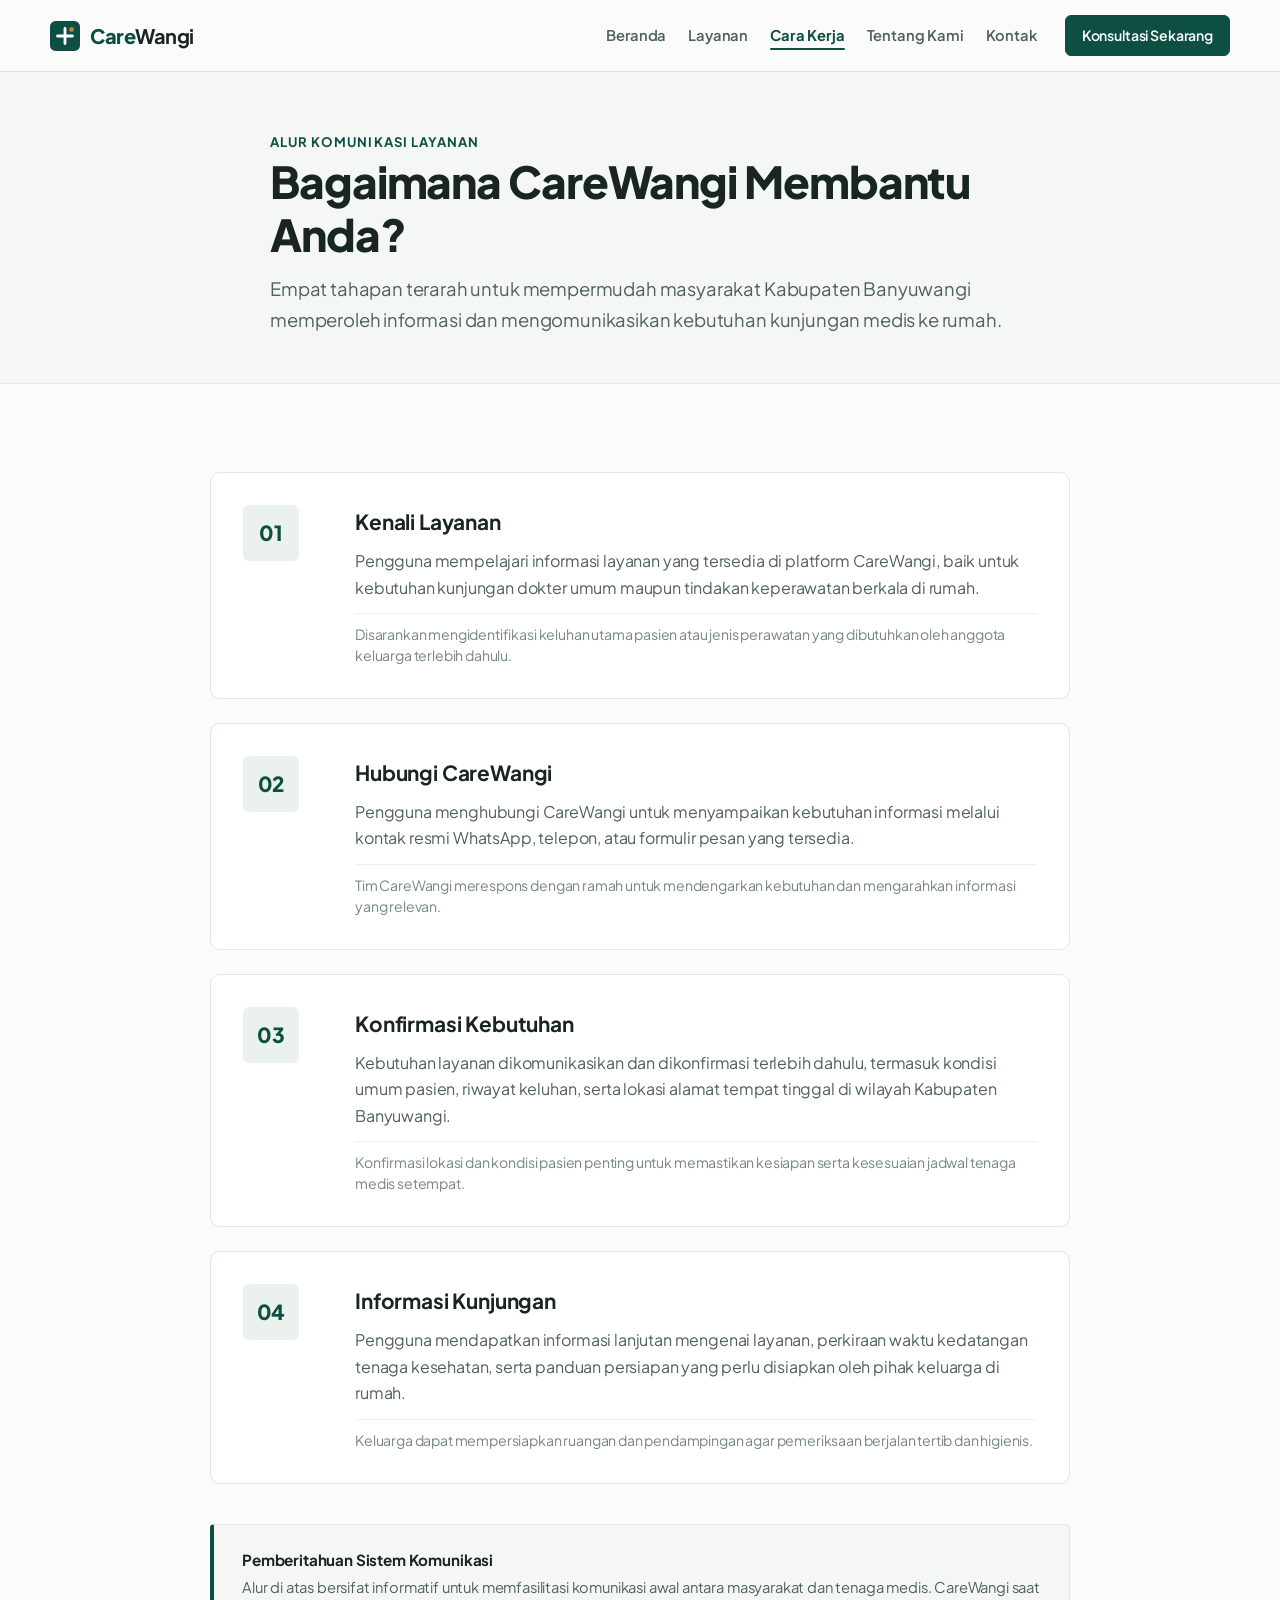
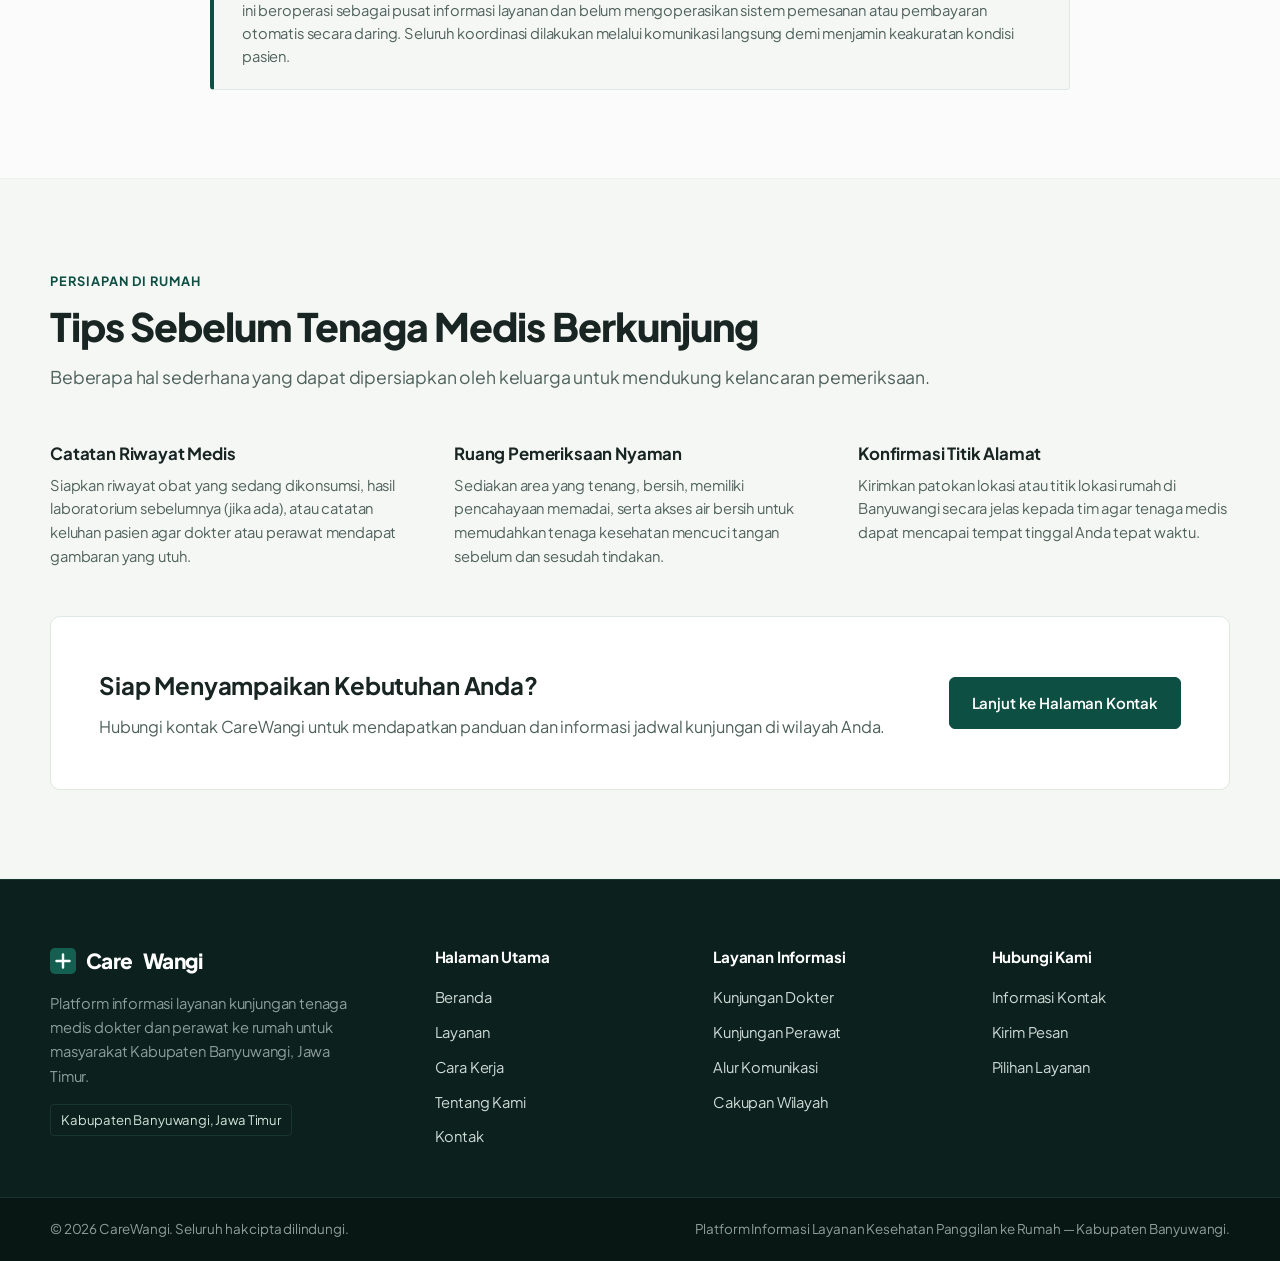
==== cara-kerja.html @ 4426d722 "pembaruan" ====
<!DOCTYPE html>
<html lang="id">
<head>
  <meta charset="UTF-8">
  <meta name="viewport" content="width=device-width, initial-scale=1.0">
  <title>Cara Kerja — CareWangi Banyuwangi</title>
  <meta name="description" content="Pelajari empat tahapan sederhana untuk memperoleh informasi dan mengomunikasikan kebutuhan kunjungan tenaga kesehatan ke rumah melalui CareWangi.">
  <meta name="theme-color" content="#0D5043">
  <link rel="icon" href="assets/icons/logo.svg" type="image/svg+xml">
  <link rel="preconnect" href="https://fonts.googleapis.com">
  <link rel="preconnect" href="https://fonts.gstatic.com" crossorigin>
  <link href="https://fonts.googleapis.com/css2?family=Plus+Jakarta+Sans:wght@400;500;600;700;800&display=swap" rel="stylesheet">
  <link rel="stylesheet" href="css/style.css">
</head>
<body data-page="cara-kerja">

  <!-- =========================================================================
       NAVBAR
       ========================================================================= -->
  <header class="site-header" id="nav">
    <div class="site-container nav-container">
      <a href="index.html" class="brand-logo" aria-label="CareWangi Beranda">
        <svg viewBox="0 0 32 32" width="30" height="30" fill="none" xmlns="http://www.w3.org/2000/svg" aria-hidden="true">
          <rect width="32" height="32" rx="6" fill="#0D5043"/>
          <path d="M16 8v16M8 16h16" stroke="#ffffff" stroke-width="3" stroke-linecap="round"/>
          <circle cx="23" cy="9" r="2.5" fill="#C9872E"/>
        </svg>
        <span class="brand-name">Care<span>Wangi</span></span>
      </a>

      <button class="menu-toggle" id="burger" aria-label="Buka navigasi menu" aria-expanded="false" aria-controls="menu">
        <span class="toggle-bar"></span>
        <span class="toggle-bar"></span>
        <span class="toggle-bar"></span>
      </button>

      <nav class="nav-menu" id="menu" aria-label="Navigasi Utama">
        <ul class="nav-links">
          <li><a href="index.html" class="nav-link">Beranda</a></li>
          <li><a href="layanan.html" class="nav-link">Layanan</a></li>
          <li><a href="cara-kerja.html" class="nav-link active">Cara Kerja</a></li>
          <li><a href="tentang-kami.html" class="nav-link">Tentang Kami</a></li>
          <li><a href="kontak.html" class="nav-link">Kontak</a></li>
        </ul>
        <div class="nav-cta">
          <a href="kontak.html" class="btn btn-primary btn-sm">Konsultasi Sekarang</a>
        </div>
      </nav>
    </div>
  </header>

  <div class="nav-backdrop" id="navBackdrop" aria-hidden="true"></div>

  <main>
    <!-- =========================================================================
         A. PAGE HEADER
         ========================================================================= -->
    <header class="page-header">
      <div class="site-container page-header-content">
        <span class="page-category">Alur Komunikasi Layanan</span>
        <h1 class="page-title">Bagaimana CareWangi Membantu Anda?</h1>
        <p class="page-desc">
          Empat tahapan terarah untuk mempermudah masyarakat Kabupaten Banyuwangi memperoleh informasi dan mengomunikasikan kebutuhan kunjungan medis ke rumah.
        </p>
      </div>
    </header>

    <!-- =========================================================================
         B. EMPAT TAHAPAN
         ========================================================================= -->
    <section class="section">
      <div class="site-container steps-container">
        <div class="steps-stack">
          <!-- Tahap 1 -->
          <article class="step-row">
            <div class="step-num-box">01</div>
            <div class="step-content">
              <h3>Kenali Layanan</h3>
              <p>
                Pengguna mempelajari informasi layanan yang tersedia di platform CareWangi, baik untuk kebutuhan kunjungan dokter umum maupun tindakan keperawatan berkala di rumah.
              </p>
              <div class="step-detail-hint">
                Disarankan mengidentifikasi keluhan utama pasien atau jenis perawatan yang dibutuhkan oleh anggota keluarga terlebih dahulu.
              </div>
            </div>
          </article>

          <!-- Tahap 2 -->
          <article class="step-row">
            <div class="step-num-box">02</div>
            <div class="step-content">
              <h3>Hubungi CareWangi</h3>
              <p>
                Pengguna menghubungi CareWangi untuk menyampaikan kebutuhan informasi melalui kontak resmi WhatsApp, telepon, atau formulir pesan yang tersedia.
              </p>
              <div class="step-detail-hint">
                Tim CareWangi merespons dengan ramah untuk mendengarkan kebutuhan dan mengarahkan informasi yang relevan.
              </div>
            </div>
          </article>

          <!-- Tahap 3 -->
          <article class="step-row">
            <div class="step-num-box">03</div>
            <div class="step-content">
              <h3>Konfirmasi Kebutuhan</h3>
              <p>
                Kebutuhan layanan dikomunikasikan dan dikonfirmasi terlebih dahulu, termasuk kondisi umum pasien, riwayat keluhan, serta lokasi alamat tempat tinggal di wilayah Kabupaten Banyuwangi.
              </p>
              <div class="step-detail-hint">
                Konfirmasi lokasi dan kondisi pasien penting untuk memastikan kesiapan serta kesesuaian jadwal tenaga medis setempat.
              </div>
            </div>
          </article>

          <!-- Tahap 4 -->
          <article class="step-row">
            <div class="step-num-box">04</div>
            <div class="step-content">
              <h3>Informasi Kunjungan</h3>
              <p>
                Pengguna mendapatkan informasi lanjutan mengenai layanan, perkiraan waktu kedatangan tenaga kesehatan, serta panduan persiapan yang perlu disiapkan oleh pihak keluarga di rumah.
              </p>
              <div class="step-detail-hint">
                Keluarga dapat mempersiapkan ruangan dan pendampingan agar pemeriksaan berjalan tertib dan higienis.
              </div>
            </div>
          </article>
        </div>

        <!-- C. Penjelasan Tambahan & Notifikasi Sistem -->
        <div class="steps-notice-card">
          <strong>Pemberitahuan Sistem Komunikasi</strong>
          <p>
            Alur di atas bersifat informatif untuk memfasilitasi komunikasi awal antara masyarakat dan tenaga medis. CareWangi saat ini beroperasi sebagai pusat informasi layanan dan belum mengoperasikan sistem pemesanan atau pembayaran otomatis secara daring. Seluruh koordinasi dilakukan melalui komunikasi langsung demi menjamin keakuratan kondisi pasien.
          </p>
        </div>
      </div>
    </section>

    <!-- =========================================================================
         C. PANDUAN PERSIAPAN KELUARGA & D. CTA
         ========================================================================= -->
    <section class="section section-soft">
      <div class="site-container">
        <div class="section-header">
          <span class="section-tag">Persiapan di Rumah</span>
          <h2 class="section-title">Tips Sebelum Tenaga Medis Berkunjung</h2>
          <p class="section-lead">
            Beberapa hal sederhana yang dapat dipersiapkan oleh keluarga untuk mendukung kelancaran pemeriksaan.
          </p>
        </div>

        <div class="guidelines-grid">
          <div class="guideline-item">
            <h4>Catatan Riwayat Medis</h4>
            <p>
              Siapkan riwayat obat yang sedang dikonsumsi, hasil laboratorium sebelumnya (jika ada), atau catatan keluhan pasien agar dokter atau perawat mendapat gambaran yang utuh.
            </p>
          </div>

          <div class="guideline-item">
            <h4>Ruang Pemeriksaan Nyaman</h4>
            <p>
              Sediakan area yang tenang, bersih, memiliki pencahayaan memadai, serta akses air bersih untuk memudahkan tenaga kesehatan mencuci tangan sebelum dan sesudah tindakan.
            </p>
          </div>

          <div class="guideline-item">
            <h4>Konfirmasi Titik Alamat</h4>
            <p>
              Kirimkan patokan lokasi atau titik lokasi rumah di Banyuwangi secara jelas kepada tim agar tenaga medis dapat mencapai tempat tinggal Anda tepat waktu.
            </p>
          </div>
        </div>

        <!-- CTA Penutup -->
        <div class="home-banner-cta" style="margin-top: 48px;">
          <div class="home-banner-text">
            <h3>Siap Menyampaikan Kebutuhan Anda?</h3>
            <p>Hubungi kontak CareWangi untuk mendapatkan panduan dan informasi jadwal kunjungan di wilayah Anda.</p>
          </div>
          <div>
            <a href="kontak.html" class="btn btn-primary">Lanjut ke Halaman Kontak</a>
          </div>
        </div>
      </div>
    </section>
  </main>

  <!-- =========================================================================
       FOOTER
       ========================================================================= -->
  <footer class="site-footer">
    <div class="site-container footer-grid">
      <div>
        <a href="index.html" class="footer-logo">
          <svg viewBox="0 0 32 32" width="26" height="26" fill="none" xmlns="http://www.w3.org/2000/svg" aria-hidden="true">
            <rect width="32" height="32" rx="6" fill="#146050"/>
            <path d="M16 8v16M8 16h16" stroke="#ffffff" stroke-width="3" stroke-linecap="round"/>
          </svg>
          Care<span>Wangi</span>
        </a>
        <p class="footer-desc">
          Platform informasi layanan kunjungan tenaga medis dokter dan perawat ke rumah untuk masyarakat Kabupaten Banyuwangi, Jawa Timur.
        </p>
        <span class="footer-region">Kabupaten Banyuwangi, Jawa Timur</span>
      </div>

      <div>
        <h4 class="footer-heading">Halaman Utama</h4>
        <ul class="footer-links">
          <li><a href="index.html">Beranda</a></li>
          <li><a href="layanan.html">Layanan</a></li>
          <li><a href="cara-kerja.html">Cara Kerja</a></li>
          <li><a href="tentang-kami.html">Tentang Kami</a></li>
          <li><a href="kontak.html">Kontak</a></li>
        </ul>
      </div>

      <div>
        <h4 class="footer-heading">Layanan Informasi</h4>
        <ul class="footer-links">
          <li><a href="layanan.html#dokter">Kunjungan Dokter</a></li>
          <li><a href="layanan.html#perawat">Kunjungan Perawat</a></li>
          <li><a href="cara-kerja.html">Alur Komunikasi</a></li>
          <li><a href="tentang-kami.html#wilayah">Cakupan Wilayah</a></li>
        </ul>
      </div>

      <div>
        <h4 class="footer-heading">Hubungi Kami</h4>
        <ul class="footer-links">
          <li><a href="kontak.html">Informasi Kontak</a></li>
          <li><a href="kontak.html#form">Kirim Pesan</a></li>
          <li><a href="layanan.html">Pilihan Layanan</a></li>
        </ul>
      </div>
    </div>

    <div class="footer-bottom">
      <div class="site-container footer-bottom-inner">
        <p>© 2026 CareWangi. Seluruh hak cipta dilindungi.</p>
        <p>Platform Informasi Layanan Kesehatan Panggilan ke Rumah — Kabupaten Banyuwangi.</p>
      </div>
    </div>
  </footer>

  <script src="js/script.js"></script>
</body>
</html>
---- css/style.css ----
/* ==========================================================================
   CareWangi — Multi-Page Healthcare Website Stylesheet
   Clean • Minimal • Elegant • Professional • Natural
   ========================================================================== */

/* --------------------------------------------------------------------------
   1. DESIGN TOKENS
   -------------------------------------------------------------------------- */
:root {
  /* Brand Primary: Deep Medical Teal */
  --color-primary: #0D5043;
  --color-primary-hover: #093C32;
  --color-primary-subtle: #EBF2EE;
  --color-primary-tint: rgba(13, 80, 67, 0.06);

  /* Supporting Sage & Warm Neutral */
  --color-sage: #D2E2D9;
  --color-sage-light: #F4F7F5;
  --color-border: #E0E8E3;
  --color-border-subtle: #EDF2EF;

  /* Accent: Warm Amber (used with strict restraint) */
  --color-accent: #C9872E;
  --color-accent-subtle: #FDF8F0;

  /* Backgrounds: Warm White / Crisp Natural */
  --color-bg-body: #FAFBFA;
  --color-bg-surface: #FFFFFF;
  --color-bg-soft: #F5F7F5;
  --color-bg-alt: #EFF4F1;

  /* Typography: Dark Charcoal */
  --color-text-main: #182522;
  --color-text-muted: #4F615C;
  --color-text-light: #768782;
  --color-text-white: #FFFFFF;

  /* Footer */
  --color-footer-bg: #0C211D;
  --color-footer-border: #18352F;
  --color-footer-text: #D0DBD7;
  --color-footer-muted: #8E9E9A;

  /* Layout & Spacing */
  --container-max: 1180px;
  --nav-height: 72px;

  /* Radii: Clean and disciplined (not overly rounded) */
  --radius-xs: 4px;
  --radius-sm: 6px;
  --radius-md: 10px;
  --radius-lg: 14px;
  --radius-full: 999px;

  /* Shadows: Subtle and natural */
  --shadow-subtle: 0 1px 3px rgba(13, 80, 67, 0.04);
  --shadow-sm: 0 4px 12px rgba(13, 80, 67, 0.05);
  --shadow-md: 0 10px 24px -4px rgba(13, 80, 67, 0.07);

  /* Transitions */
  --transition-fast: 0.16s ease;
  --transition-base: 0.24s ease;
}

/* --------------------------------------------------------------------------
   2. RESET & BASE
   -------------------------------------------------------------------------- */
*, *::before, *::after {
  box-sizing: border-box;
  margin: 0;
  padding: 0;
}

html {
  font-size: 16px;
  scroll-behavior: smooth;
  scroll-padding-top: calc(var(--nav-height) + 16px);
  -webkit-text-size-adjust: 100%;
}

body {
  font-family: 'Plus Jakarta Sans', -apple-system, BlinkMacSystemFont, 'Segoe UI', Roboto, sans-serif;
  color: var(--color-text-main);
  background-color: var(--color-bg-body);
  line-height: 1.68;
  letter-spacing: -0.01em;
  overflow-x: hidden;
  -webkit-font-smoothing: antialiased;
}

img, svg {
  display: block;
  max-width: 100%;
}

a {
  color: inherit;
  text-decoration: none;
  transition: color var(--transition-fast), border-color var(--transition-fast);
}

ul, ol {
  list-style: none;
}

button, input, textarea, select {
  font-family: inherit;
  font-size: inherit;
  color: inherit;
}

:focus-visible {
  outline: 2px solid var(--color-primary);
  outline-offset: 2px;
}

/* --------------------------------------------------------------------------
   3. TYPOGRAPHY & REUSABLE LAYOUT
   -------------------------------------------------------------------------- */
.site-container {
  width: min(var(--container-max), 100% - 48px);
  margin-inline: auto;
}

.site-narrow {
  max-width: 820px;
}

.section {
  padding: 88px 0;
}

.section-soft {
  background-color: var(--color-bg-soft);
  border-top: 1px solid var(--color-border-subtle);
  border-bottom: 1px solid var(--color-border-subtle);
}

.section-header {
  margin-bottom: 48px;
}

.section-header.text-center {
  text-align: center;
  max-width: 640px;
  margin-inline: auto;
}

.section-tag {
  display: inline-block;
  font-size: 0.8rem;
  font-weight: 700;
  text-transform: uppercase;
  letter-spacing: 0.08em;
  color: var(--color-primary);
  margin-bottom: 10px;
}

.section-title {
  font-size: clamp(1.85rem, 3.2vw, 2.45rem);
  font-weight: 800;
  line-height: 1.22;
  letter-spacing: -0.025em;
  color: var(--color-text-main);
  margin-bottom: 12px;
}

.section-lead {
  font-size: 1.1rem;
  line-height: 1.65;
  color: var(--color-text-muted);
}

/* Common Buttons */
.btn {
  display: inline-flex;
  align-items: center;
  justify-content: center;
  gap: 8px;
  padding: 12px 22px;
  border-radius: var(--radius-sm);
  font-size: 0.94rem;
  font-weight: 600;
  letter-spacing: -0.01em;
  border: 1px solid transparent;
  cursor: pointer;
  transition: all var(--transition-fast);
  white-space: nowrap;
}

.btn-primary {
  background-color: var(--color-primary);
  color: #FFFFFF;
  border-color: var(--color-primary);
}

.btn-primary:hover {
  background-color: var(--color-primary-hover);
  border-color: var(--color-primary-hover);
  color: #FFFFFF;
}

.btn-outline {
  background-color: transparent;
  color: var(--color-primary);
  border-color: var(--color-primary);
}

.btn-outline:hover {
  background-color: var(--color-primary-subtle);
}

.btn-sm {
  padding: 8px 16px;
  font-size: 0.88rem;
}

.btn-lg {
  padding: 14px 28px;
  font-size: 1.02rem;
}

/* Text Links with Underline */
.text-link {
  display: inline-flex;
  align-items: center;
  gap: 6px;
  color: var(--color-primary);
  font-weight: 600;
  font-size: 0.94rem;
  border-bottom: 1.5px solid transparent;
}

.text-link:hover {
  border-bottom-color: var(--color-primary);
}

.text-link svg {
  transition: transform var(--transition-fast);
}

.text-link:hover svg {
  transform: translateX(3px);
}

/* --------------------------------------------------------------------------
   4. PAGE HEADER (FOR INNER SUBPAGES)
   -------------------------------------------------------------------------- */
.page-header {
  padding: 56px 0 48px;
  background-color: var(--color-bg-soft);
  border-bottom: 1px solid var(--color-border);
}

.page-header-content {
  max-width: 740px;
}

.page-category {
  font-size: 0.82rem;
  font-weight: 700;
  text-transform: uppercase;
  letter-spacing: 0.08em;
  color: var(--color-primary);
  margin-bottom: 12px;
}

.page-title {
  font-size: clamp(2rem, 3.6vw, 2.75rem);
  font-weight: 800;
  line-height: 1.2;
  letter-spacing: -0.025em;
  color: var(--color-text-main);
  margin-bottom: 14px;
}

.page-desc {
  font-size: 1.15rem;
  line-height: 1.65;
  color: var(--color-text-muted);
}

/* --------------------------------------------------------------------------
   5. NAVBAR
   -------------------------------------------------------------------------- */
.site-header {
  position: sticky;
  top: 0;
  z-index: 100;
  height: var(--nav-height);
  background-color: rgba(250, 251, 250, 0.96);
  backdrop-filter: blur(10px);
  -webkit-backdrop-filter: blur(10px);
  border-bottom: 1px solid var(--color-border);
  transition: background-color var(--transition-fast), box-shadow var(--transition-fast);
}

.site-header.scrolled {
  background-color: #FFFFFF;
  box-shadow: 0 2px 10px rgba(13, 80, 67, 0.05);
}

.nav-container {
  display: flex;
  align-items: center;
  justify-content: space-between;
  height: 100%;
}

.brand-logo {
  display: flex;
  align-items: center;
  gap: 10px;
  font-size: 1.25rem;
  font-weight: 800;
  letter-spacing: -0.025em;
  color: var(--color-primary);
  flex-shrink: 0;
}

.brand-name {
  color: var(--color-primary);
}

.brand-name span {
  color: var(--color-text-main);
  font-weight: 700;
}

.nav-menu {
  display: flex;
  align-items: center;
  gap: 28px;
}

.nav-links {
  display: flex;
  align-items: center;
  gap: 22px;
}

.nav-link {
  font-size: 0.92rem;
  font-weight: 600;
  color: var(--color-text-muted);
  padding: 6px 0;
  position: relative;
  transition: color var(--transition-fast);
}

.nav-link:hover {
  color: var(--color-primary);
}

.nav-link.active {
  color: var(--color-primary);
  font-weight: 700;
}

.nav-link.active::after {
  content: "";
  position: absolute;
  bottom: 0;
  left: 0;
  right: 0;
  height: 2px;
  background-color: var(--color-primary);
  border-radius: var(--radius-full);
}

.nav-cta {
  display: flex;
  align-items: center;
}

/* Mobile Toggle */
.menu-toggle {
  display: none;
  background: none;
  border: 1px solid var(--color-border);
  border-radius: var(--radius-xs);
  width: 40px;
  height: 40px;
  padding: 8px;
  flex-direction: column;
  justify-content: center;
  align-items: center;
  gap: 5px;
  cursor: pointer;
  background-color: #FFFFFF;
  position: relative;
  z-index: 101;
}

.toggle-bar {
  width: 20px;
  height: 2px;
  background-color: var(--color-text-main);
  border-radius: 2px;
  transition: all var(--transition-base);
}

.menu-toggle[aria-expanded="true"] .toggle-bar:nth-child(1) {
  transform: translateY(7px) rotate(45deg);
}

.menu-toggle[aria-expanded="true"] .toggle-bar:nth-child(2) {
  opacity: 0;
  transform: scaleX(0);
}

.menu-toggle[aria-expanded="true"] .toggle-bar:nth-child(3) {
  transform: translateY(-7px) rotate(-45deg);
}

.nav-backdrop {
  display: none;
}

/* --------------------------------------------------------------------------
   6. HALAMAN 1 — BERANDA (INDEX.HTML)
   -------------------------------------------------------------------------- */
.hero-home {
  padding: 64px 0 80px;
}

.hero-home-grid {
  display: grid;
  grid-template-columns: 1.08fr 0.92fr;
  gap: 56px;
  align-items: center;
}

.hero-home-content {
  max-width: 580px;
}

.hero-home-title {
  font-size: clamp(2.2rem, 4vw, 3.1rem);
  font-weight: 800;
  line-height: 1.18;
  letter-spacing: -0.03em;
  color: var(--color-text-main);
  margin-bottom: 20px;
}

.hero-home-desc {
  font-size: 1.12rem;
  line-height: 1.65;
  color: var(--color-text-muted);
  margin-bottom: 32px;
}

.hero-home-actions {
  display: flex;
  align-items: center;
  gap: 14px;
  flex-wrap: wrap;
}

.hero-home-media {
  position: relative;
}

.hero-home-img {
  width: 100%;
  aspect-ratio: 4 / 3.2;
  object-fit: cover;
  border-radius: var(--radius-md);
  box-shadow: var(--shadow-sm);
  border: 1px solid var(--color-border);
}

.hero-home-caption {
  margin-top: 12px;
  font-size: 0.85rem;
  color: var(--color-text-light);
  display: flex;
  align-items: center;
  gap: 6px;
}

/* Pengenalan Singkat */
.home-intro-grid {
  display: grid;
  grid-template-columns: 0.9fr 1.1fr;
  gap: 48px;
  align-items: start;
}

.home-intro-lead {
  font-size: 1.25rem;
  font-weight: 700;
  line-height: 1.45;
  color: var(--color-primary);
}

.home-intro-body p {
  font-size: 1.02rem;
  line-height: 1.7;
  color: var(--color-text-muted);
  margin-bottom: 16px;
}

.home-intro-body p:last-child {
  margin-bottom: 0;
}

/* Layanan Unggulan on Home */
.home-services-grid {
  display: grid;
  grid-template-columns: 1fr 1fr;
  gap: 32px;
}

.home-service-card {
  background-color: var(--color-bg-surface);
  border: 1px solid var(--color-border);
  border-radius: var(--radius-md);
  padding: 32px;
  display: flex;
  flex-direction: column;
  transition: border-color var(--transition-fast), box-shadow var(--transition-fast);
}

.home-service-card:hover {
  border-color: var(--color-sage);
  box-shadow: var(--shadow-sm);
}

.home-service-icon {
  width: 44px;
  height: 44px;
  border-radius: var(--radius-sm);
  background-color: var(--color-primary-subtle);
  color: var(--color-primary);
  display: grid;
  place-items: center;
  margin-bottom: 20px;
}

.home-service-title {
  font-size: 1.35rem;
  font-weight: 700;
  color: var(--color-text-main);
  margin-bottom: 10px;
}

.home-service-desc {
  font-size: 0.98rem;
  line-height: 1.62;
  color: var(--color-text-muted);
  margin-bottom: 24px;
  flex-grow: 1;
}

/* Alasan Memilih CareWangi on Home (Natural Editorial List) */
.home-reasons-list {
  display: grid;
  grid-template-columns: repeat(2, 1fr);
  gap: 32px 48px;
}

.home-reason-item {
  display: flex;
  flex-direction: column;
  gap: 6px;
}

.home-reason-num {
  font-size: 0.82rem;
  font-weight: 700;
  color: var(--color-accent);
  letter-spacing: 0.05em;
}

.home-reason-title {
  font-size: 1.15rem;
  font-weight: 700;
  color: var(--color-text-main);
}

.home-reason-desc {
  font-size: 0.95rem;
  line-height: 1.6;
  color: var(--color-text-muted);
}

/* Home Banner CTA */
.home-banner-cta {
  background-color: var(--color-bg-surface);
  border: 1px solid var(--color-border);
  border-radius: var(--radius-md);
  padding: 48px;
  display: flex;
  align-items: center;
  justify-content: space-between;
  gap: 32px;
}

.home-banner-text h3 {
  font-size: 1.5rem;
  font-weight: 700;
  color: var(--color-text-main);
  margin-bottom: 8px;
}

.home-banner-text p {
  font-size: 1.02rem;
  color: var(--color-text-muted);
}

/* --------------------------------------------------------------------------
   7. HALAMAN 2 — LAYANAN (LAYANAN.HTML)
   -------------------------------------------------------------------------- */
.service-detail-block {
  padding: 72px 0;
  border-bottom: 1px solid var(--color-border-subtle);
}

.service-detail-block:last-child {
  border-bottom: 0;
}

.service-detail-grid {
  display: grid;
  grid-template-columns: 1fr 1fr;
  gap: 56px;
  align-items: center;
}

.service-detail-grid.reverse {
  direction: rtl;
}

.service-detail-grid.reverse > * {
  direction: ltr;
}

.service-detail-img {
  width: 100%;
  aspect-ratio: 4 / 3.4;
  object-fit: cover;
  border-radius: var(--radius-md);
  border: 1px solid var(--color-border);
  box-shadow: var(--shadow-subtle);
}

.service-detail-content h2 {
  font-size: clamp(1.8rem, 2.8vw, 2.3rem);
  font-weight: 800;
  color: var(--color-text-main);
  margin-bottom: 14px;
}

.service-detail-lead {
  font-size: 1.1rem;
  line-height: 1.65;
  color: var(--color-primary);
  font-weight: 600;
  margin-bottom: 18px;
}

.service-detail-body p {
  font-size: 1rem;
  line-height: 1.7;
  color: var(--color-text-muted);
  margin-bottom: 16px;
}

.service-scope-box {
  background-color: var(--color-bg-soft);
  border: 1px solid var(--color-border);
  border-radius: var(--radius-sm);
  padding: 20px 24px;
  margin: 24px 0 28px;
}

.service-scope-box h4 {
  font-size: 0.92rem;
  font-weight: 700;
  color: var(--color-text-main);
  margin-bottom: 12px;
}

.service-scope-box ul {
  display: flex;
  flex-direction: column;
  gap: 8px;
}

.service-scope-box li {
  display: flex;
  align-items: flex-start;
  gap: 8px;
  font-size: 0.92rem;
  color: var(--color-text-muted);
  line-height: 1.5;
}

.service-scope-box li svg {
  color: var(--color-primary);
  flex-shrink: 0;
  margin-top: 3px;
}

/* Service General Info Notes */
.services-guidelines {
  background-color: var(--color-bg-surface);
  border: 1px solid var(--color-border);
  border-radius: var(--radius-md);
  padding: 40px;
  margin-top: 48px;
}

.guidelines-grid {
  display: grid;
  grid-template-columns: repeat(3, 1fr);
  gap: 32px;
  margin-top: 24px;
}

.guideline-item h4 {
  font-size: 1.05rem;
  font-weight: 700;
  color: var(--color-text-main);
  margin-bottom: 6px;
}

.guideline-item p {
  font-size: 0.92rem;
  line-height: 1.6;
  color: var(--color-text-muted);
}

/* --------------------------------------------------------------------------
   8. HALAMAN 3 — CARA KERJA (CARA-KERJA.HTML)
   -------------------------------------------------------------------------- */
.steps-container {
  max-width: 860px;
  margin-inline: auto;
}

.steps-stack {
  display: flex;
  flex-direction: column;
  gap: 24px;
}

.step-row {
  display: grid;
  grid-template-columns: 80px 1fr;
  gap: 32px;
  background-color: var(--color-bg-surface);
  border: 1px solid var(--color-border);
  border-radius: var(--radius-md);
  padding: 32px;
  align-items: start;
}

.step-num-box {
  width: 56px;
  height: 56px;
  border-radius: var(--radius-sm);
  background-color: var(--color-primary-subtle);
  color: var(--color-primary);
  font-size: 1.3rem;
  font-weight: 800;
  display: grid;
  place-items: center;
}

.step-content h3 {
  font-size: 1.3rem;
  font-weight: 700;
  color: var(--color-text-main);
  margin-bottom: 8px;
}

.step-content p {
  font-size: 1rem;
  line-height: 1.65;
  color: var(--color-text-muted);
  margin-bottom: 12px;
}

.step-detail-hint {
  font-size: 0.88rem;
  color: var(--color-text-light);
  line-height: 1.5;
  border-top: 1px solid var(--color-border-subtle);
  padding-top: 10px;
}

/* Steps Notice Card */
.steps-notice-card {
  background-color: var(--color-bg-soft);
  border: 1px solid var(--color-border);
  border-left: 4px solid var(--color-primary);
  border-radius: var(--radius-xs);
  padding: 22px 28px;
  margin-top: 40px;
}

.steps-notice-card strong {
  display: block;
  font-size: 0.95rem;
  color: var(--color-text-main);
  margin-bottom: 4px;
}

.steps-notice-card p {
  font-size: 0.92rem;
  color: var(--color-text-muted);
  line-height: 1.55;
}

/* --------------------------------------------------------------------------
   9. HALAMAN 4 — TENTANG KAMI (TENTANG-KAMI.HTML)
   -------------------------------------------------------------------------- */
.about-hero-grid {
  display: grid;
  grid-template-columns: 1.05fr 0.95fr;
  gap: 56px;
  align-items: center;
}

.about-hero-text p {
  font-size: 1.05rem;
  line-height: 1.75;
  color: var(--color-text-muted);
  margin-bottom: 18px;
}

.about-hero-text p.lead {
  font-size: 1.2rem;
  font-weight: 600;
  color: var(--color-primary);
  line-height: 1.6;
}

.about-media-img {
  width: 100%;
  aspect-ratio: 4 / 3.2;
  object-fit: cover;
  border-radius: var(--radius-md);
  border: 1px solid var(--color-border);
}

.about-pillars-grid {
  display: grid;
  grid-template-columns: repeat(3, 1fr);
  gap: 32px;
}

.about-pillar-card {
  background-color: var(--color-bg-surface);
  border: 1px solid var(--color-border);
  border-radius: var(--radius-md);
  padding: 32px;
}

.about-pillar-card h3 {
  font-size: 1.2rem;
  font-weight: 700;
  color: var(--color-text-main);
  margin-bottom: 10px;
}

.about-pillar-card p {
  font-size: 0.95rem;
  line-height: 1.62;
  color: var(--color-text-muted);
}

/* Wilayah Section in About */
.about-region-grid {
  display: grid;
  grid-template-columns: 1fr 1fr;
  gap: 48px;
  align-items: center;
}

.about-map-box {
  background-color: var(--color-bg-surface);
  border: 1px solid var(--color-border);
  border-radius: var(--radius-md);
  padding: 20px;
}

.about-region-text h3 {
  font-size: 1.65rem;
  font-weight: 800;
  color: var(--color-text-main);
  margin-bottom: 12px;
}

.about-region-text p {
  font-size: 1rem;
  line-height: 1.65;
  color: var(--color-text-muted);
  margin-bottom: 16px;
}

.region-notice-pill {
  display: inline-flex;
  align-items: center;
  gap: 8px;
  background-color: var(--color-accent-subtle);
  border: 1px solid #E8CDA0;
  color: #7A4E12;
  padding: 8px 14px;
  border-radius: var(--radius-xs);
  font-size: 0.88rem;
  font-weight: 600;
}

/* --------------------------------------------------------------------------
   10. HALAMAN 5 — KONTAK (KONTAK.HTML)
   -------------------------------------------------------------------------- */
.contact-page-grid {
  display: grid;
  grid-template-columns: 0.95fr 1.05fr;
  gap: 56px;
  align-items: start;
}

.contact-channels-box {
  display: flex;
  flex-direction: column;
  gap: 20px;
}

.contact-channel-item {
  background-color: var(--color-bg-surface);
  border: 1px solid var(--color-border);
  border-radius: var(--radius-md);
  padding: 20px 24px;
}

.channel-tag {
  font-size: 0.76rem;
  font-weight: 700;
  text-transform: uppercase;
  letter-spacing: 0.06em;
  color: var(--color-text-light);
  margin-bottom: 4px;
}

.channel-val {
  font-size: 1.05rem;
  font-weight: 700;
  color: var(--color-text-main);
  margin-bottom: 4px;
}

.channel-desc {
  font-size: 0.86rem;
  color: var(--color-text-muted);
}

/* Contact Form */
.contact-form-box {
  background-color: var(--color-bg-surface);
  border: 1px solid var(--color-border);
  border-radius: var(--radius-md);
  padding: 36px;
}

.contact-form-box h3 {
  font-size: 1.35rem;
  font-weight: 700;
  color: var(--color-text-main);
  margin-bottom: 6px;
}

.contact-form-box p {
  font-size: 0.94rem;
  color: var(--color-text-muted);
  margin-bottom: 24px;
}

.form-group {
  margin-bottom: 18px;
}

.form-label {
  display: block;
  font-size: 0.88rem;
  font-weight: 600;
  color: var(--color-text-main);
  margin-bottom: 6px;
}

.form-input, .form-select, .form-textarea {
  width: 100%;
  padding: 11px 14px;
  border: 1px solid var(--color-border);
  border-radius: var(--radius-xs);
  background-color: #FFFFFF;
  color: var(--color-text-main);
  font-size: 0.94rem;
  transition: border-color var(--transition-fast), box-shadow var(--transition-fast);
}

.form-input:focus, .form-select:focus, .form-textarea:focus {
  outline: none;
  border-color: var(--color-primary);
  box-shadow: 0 0 0 3px var(--color-primary-tint);
}

.form-textarea {
  resize: vertical;
  min-height: 110px;
}

.form-submit-btn {
  width: 100%;
  padding: 13px;
  font-size: 0.98rem;
}

.form-feedback {
  display: none;
  margin-top: 14px;
  padding: 12px 16px;
  border-radius: var(--radius-xs);
  font-size: 0.88rem;
  line-height: 1.5;
}

.form-feedback.is-visible {
  display: block;
}

.form-feedback.success {
  background-color: #EBF8F2;
  color: #0E6848;
  border: 1px solid #A8DFCA;
}

/* --------------------------------------------------------------------------
   11. FOOTER
   -------------------------------------------------------------------------- */
.site-footer {
  background-color: var(--color-footer-bg);
  color: var(--color-footer-text);
  padding-top: 64px;
  font-size: 0.92rem;
  border-top: 1px solid var(--color-footer-border);
}

.footer-grid {
  display: grid;
  grid-template-columns: 1.3fr 0.9fr 0.9fr 0.9fr;
  gap: 40px;
  padding-bottom: 48px;
}

.footer-logo {
  display: flex;
  align-items: center;
  gap: 10px;
  font-size: 1.3rem;
  font-weight: 800;
  letter-spacing: -0.025em;
  color: #FFFFFF;
  margin-bottom: 12px;
}

.footer-logo span {
  color: #FFFFFF;
}

.footer-desc {
  font-size: 0.92rem;
  line-height: 1.65;
  color: var(--color-footer-muted);
  margin-bottom: 16px;
  max-width: 320px;
}

.footer-region {
  font-size: 0.82rem;
  color: var(--color-sage);
  display: inline-block;
  padding: 4px 10px;
  border: 1px solid var(--color-footer-border);
  border-radius: var(--radius-xs);
}

.footer-heading {
  font-size: 0.95rem;
  font-weight: 700;
  color: #FFFFFF;
  margin-bottom: 16px;
  letter-spacing: -0.01em;
}

.footer-links {
  display: flex;
  flex-direction: column;
  gap: 10px;
}

.footer-links a {
  color: var(--color-footer-text);
  transition: color var(--transition-fast);
}

.footer-links a:hover {
  color: #FFFFFF;
}

.footer-bottom {
  border-top: 1px solid var(--color-footer-border);
  padding: 20px 0;
  background-color: #081714;
}

.footer-bottom-inner {
  display: flex;
  align-items: center;
  justify-content: space-between;
  flex-wrap: wrap;
  gap: 12px;
  font-size: 0.84rem;
  color: var(--color-footer-muted);
}

/* --------------------------------------------------------------------------
   12. RESPONSIVE BREAKPOINTS
   -------------------------------------------------------------------------- */
@media (max-width: 960px) {
  .hero-home-grid,
  .home-intro-grid,
  .home-services-grid,
  .service-detail-grid,
  .service-detail-grid.reverse,
  .about-hero-grid,
  .about-region-grid,
  .contact-page-grid {
    grid-template-columns: 1fr;
    gap: 40px;
  }

  .service-detail-grid.reverse {
    direction: ltr;
  }

  .guidelines-grid,
  .about-pillars-grid {
    grid-template-columns: 1fr;
    gap: 20px;
  }

  .footer-grid {
    grid-template-columns: 1fr 1fr;
    gap: 32px;
  }

  .home-banner-cta {
    flex-direction: column;
    align-items: flex-start;
    padding: 32px 24px;
  }
}

@media (max-width: 820px) {
  :root {
    --nav-height: 64px;
  }

  .section {
    padding: 64px 0;
  }

  .menu-toggle {
    display: flex;
  }

  .nav-menu {
    position: fixed;
    top: var(--nav-height);
    left: 0;
    right: 0;
    background-color: #FFFFFF;
    flex-direction: column;
    align-items: stretch;
    gap: 0;
    padding: 16px 24px 28px;
    border-bottom: 1px solid var(--color-border);
    box-shadow: 0 12px 24px rgba(13, 80, 67, 0.08);
    transform: translateY(-110%);
    opacity: 0;
    visibility: hidden;
    pointer-events: none;
    transition: all var(--transition-base);
    z-index: 99;
  }

  .nav-menu.open {
    transform: translateY(0);
    opacity: 1;
    visibility: visible;
    pointer-events: auto;
  }

  .nav-backdrop {
    display: block;
    position: fixed;
    inset: 0;
    background-color: rgba(12, 33, 29, 0.35);
    backdrop-filter: blur(2px);
    z-index: 98;
    opacity: 0;
    visibility: hidden;
    pointer-events: none;
    transition: opacity var(--transition-base);
  }

  .nav-backdrop.open {
    opacity: 1;
    visibility: visible;
    pointer-events: auto;
  }

  .nav-links {
    flex-direction: column;
    align-items: stretch;
    gap: 0;
  }

  .nav-link {
    padding: 12px 0;
    border-bottom: 1px solid var(--color-border-subtle);
    font-size: 1rem;
  }

  .nav-link.active::after {
    display: none;
  }

  .nav-cta {
    margin-top: 18px;
  }

  .nav-cta .btn {
    width: 100%;
    justify-content: center;
  }

  .step-row {
    grid-template-columns: 1fr;
    gap: 16px;
    padding: 24px 20px;
  }

  .home-reasons-list {
    grid-template-columns: 1fr;
    gap: 24px;
  }
}

@media (max-width: 540px) {
  .site-container {
    width: min(var(--container-max), 100% - 32px);
  }

  .hero-home-actions {
    flex-direction: column;
    align-items: stretch;
  }

  .hero-home-actions .btn {
    width: 100%;
  }

  .contact-form-box {
    padding: 24px 18px;
  }

  .footer-grid {
    grid-template-columns: 1fr;
    gap: 32px;
  }

  .footer-bottom-inner {
    flex-direction: column;
    text-align: center;
  }
}

@media (prefers-reduced-motion: reduce) {
  *, *::before, *::after {
    animation-duration: 0.01ms !important;
    transition-duration: 0.01ms !important;
    scroll-behavior: auto !important;
  }
}
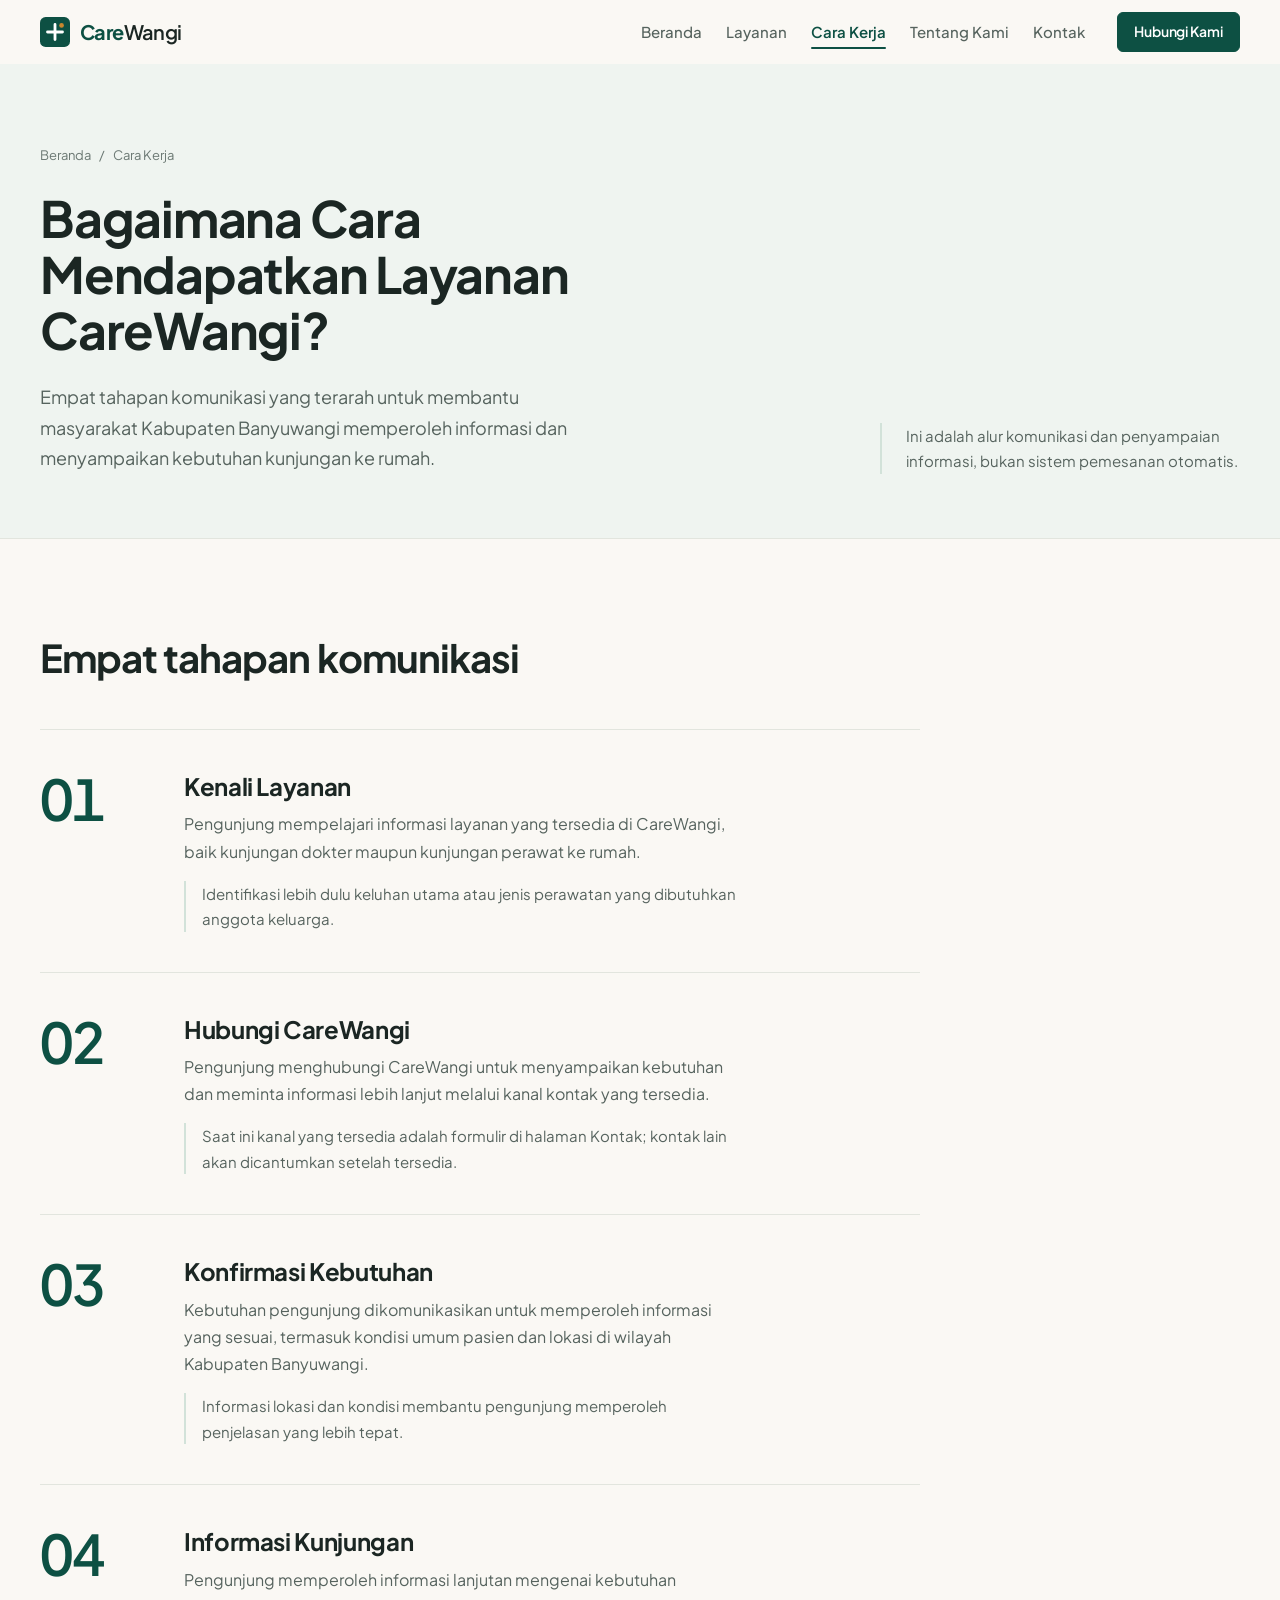
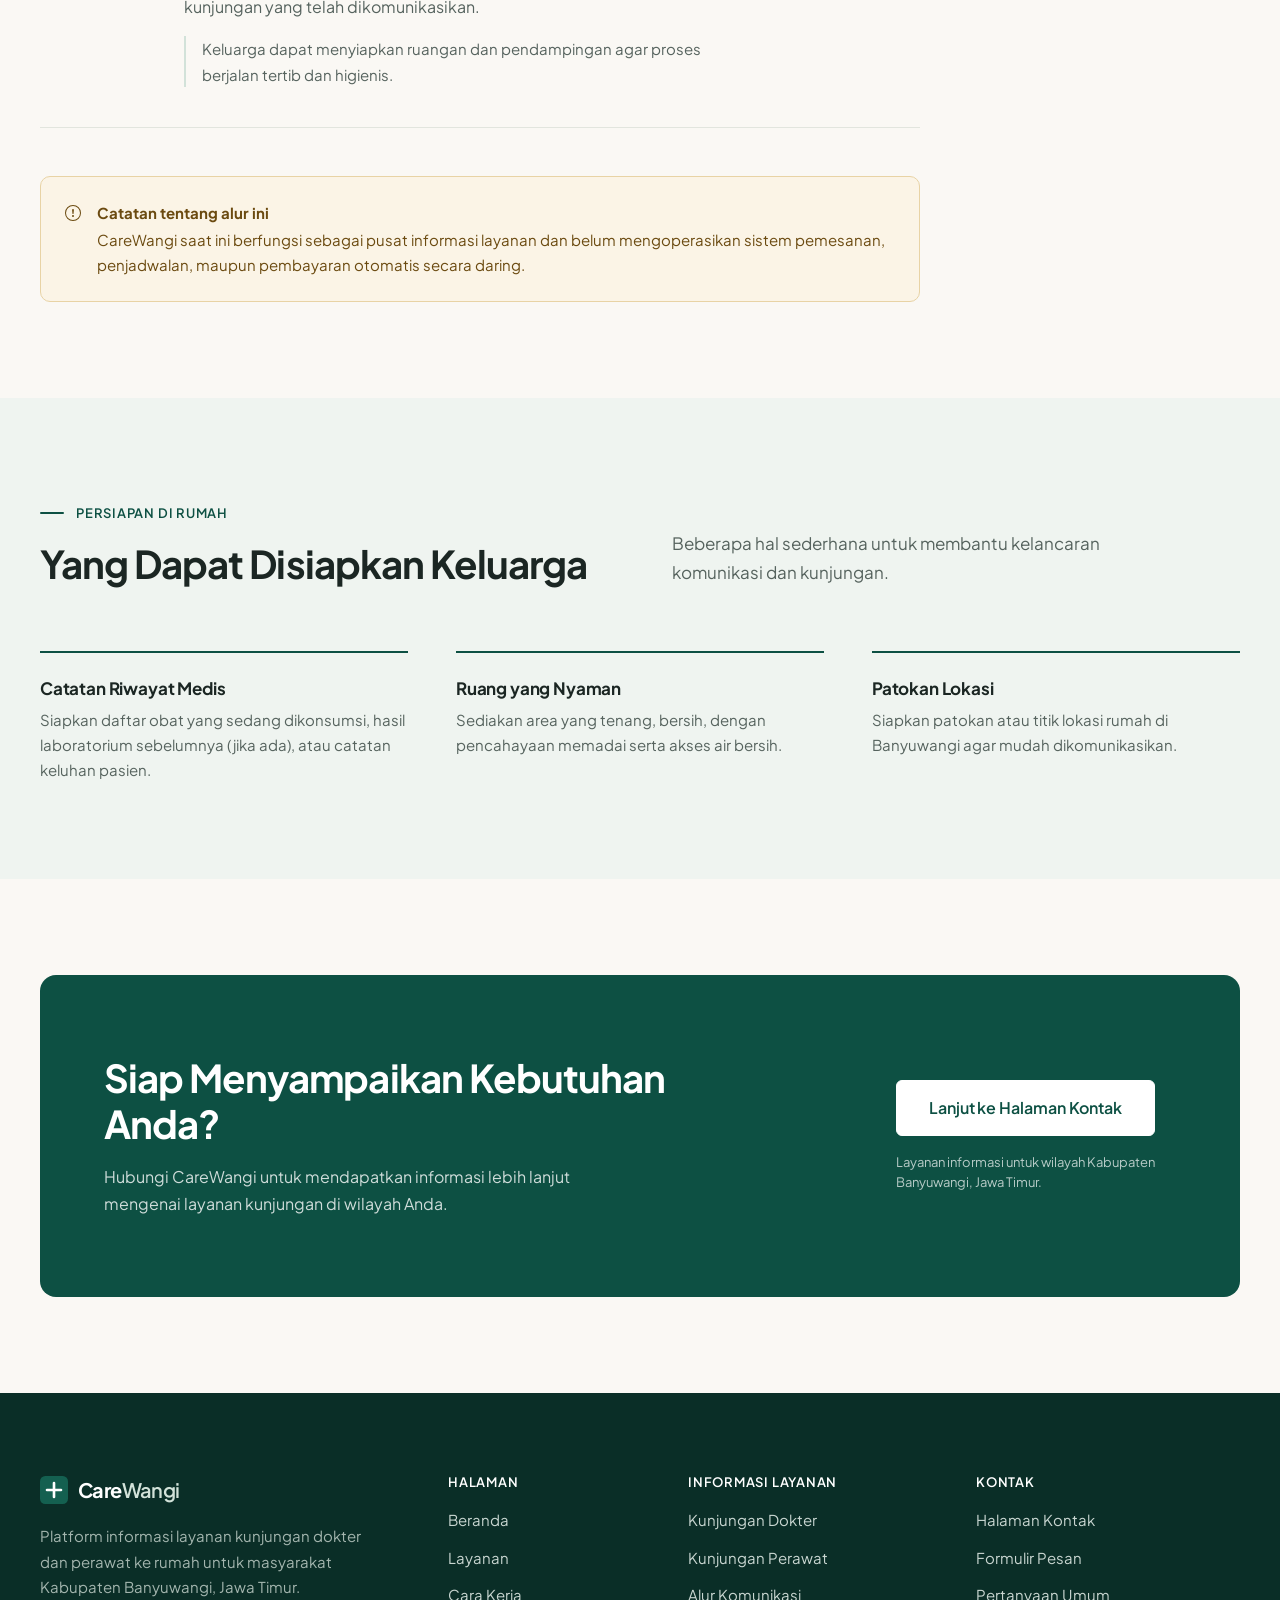
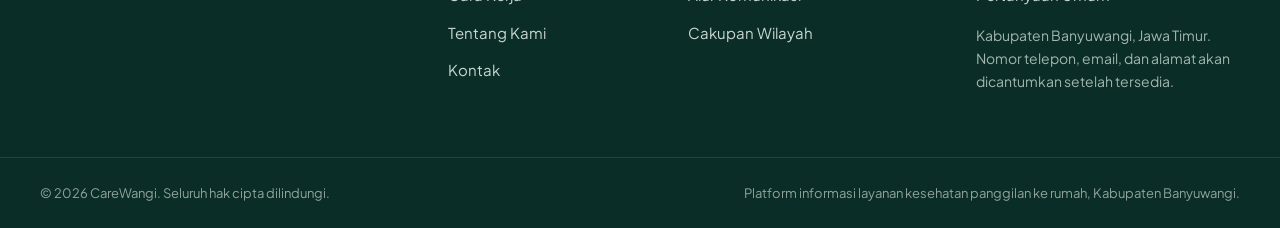
==== commit 6093e278: "redesaign" ====
--- a/cara-kerja.html
+++ b/cara-kerja.html
@@ -9,14 +9,13 @@
   <link rel="icon" href="assets/icons/logo.svg" type="image/svg+xml">
   <link rel="preconnect" href="https://fonts.googleapis.com">
   <link rel="preconnect" href="https://fonts.gstatic.com" crossorigin>
-  <link href="https://fonts.googleapis.com/css2?family=Plus+Jakarta+Sans:wght@400;500;600;700;800&display=swap" rel="stylesheet">
+  <link href="https://fonts.googleapis.com/css2?family=Plus+Jakarta+Sans:wght@400;500;600;700&amp;display=swap" rel="stylesheet">
+  <script>document.documentElement.classList.add('js');</script>
   <link rel="stylesheet" href="css/style.css">
 </head>
 <body data-page="cara-kerja">
-
-  <!-- =========================================================================
-       NAVBAR
-       ========================================================================= -->
+  <a class="skip-link" href="#main">Lewati ke konten utama</a>
+
   <header class="site-header" id="nav">
     <div class="site-container nav-container">
       <a href="index.html" class="brand-logo" aria-label="CareWangi Beranda">
@@ -38,12 +37,12 @@
         <ul class="nav-links">
           <li><a href="index.html" class="nav-link">Beranda</a></li>
           <li><a href="layanan.html" class="nav-link">Layanan</a></li>
-          <li><a href="cara-kerja.html" class="nav-link active">Cara Kerja</a></li>
+          <li><a href="cara-kerja.html" class="nav-link active" aria-current="page">Cara Kerja</a></li>
           <li><a href="tentang-kami.html" class="nav-link">Tentang Kami</a></li>
           <li><a href="kontak.html" class="nav-link">Kontak</a></li>
         </ul>
         <div class="nav-cta">
-          <a href="kontak.html" class="btn btn-primary btn-sm">Konsultasi Sekarang</a>
+          <a href="kontak.html" class="btn btn-primary btn-sm">Hubungi Kami</a>
         </div>
       </nav>
     </div>
@@ -51,164 +50,119 @@
 
   <div class="nav-backdrop" id="navBackdrop" aria-hidden="true"></div>
 
-  <main>
-    <!-- =========================================================================
-         A. PAGE HEADER
-         ========================================================================= -->
-    <header class="page-header">
-      <div class="site-container page-header-content">
-        <span class="page-category">Alur Komunikasi Layanan</span>
-        <h1 class="page-title">Bagaimana CareWangi Membantu Anda?</h1>
-        <p class="page-desc">
-          Empat tahapan terarah untuk mempermudah masyarakat Kabupaten Banyuwangi memperoleh informasi dan mengomunikasikan kebutuhan kunjungan medis ke rumah.
-        </p>
+  <main id="main">
+
+    <header class="page-hero">
+      <div class="site-container page-hero-grid">
+        <div>
+          <nav class="crumbs" aria-label="Breadcrumb"><a href="index.html">Beranda</a><span aria-hidden="true">/</span><span>Cara Kerja</span></nav>
+          <h1>Bagaimana Cara Mendapatkan Layanan CareWangi?</h1>
+          <p class="lead">Empat tahapan komunikasi yang terarah untuk membantu masyarakat Kabupaten Banyuwangi memperoleh informasi dan menyampaikan kebutuhan kunjungan ke rumah.</p>
+        </div>
+        <p class="page-hero-aside">Ini adalah alur komunikasi dan penyampaian informasi, bukan sistem pemesanan otomatis.</p>
       </div>
     </header>
 
-    <!-- =========================================================================
-         B. EMPAT TAHAPAN
-         ========================================================================= -->
-    <section class="section">
-      <div class="site-container steps-container">
-        <div class="steps-stack">
-          <!-- Tahap 1 -->
-          <article class="step-row">
-            <div class="step-num-box">01</div>
-            <div class="step-content">
+    <section class="section" aria-labelledby="tahap-title">
+      <div class="site-container">
+        <h2 id="tahap-title" class="reveal" style="margin-bottom:var(--s6)">Empat tahapan komunikasi</h2>
+        <ol class="timeline">
+          <li class="t-step reveal">
+            <span class="t-no">01</span>
+            <div>
               <h3>Kenali Layanan</h3>
-              <p>
-                Pengguna mempelajari informasi layanan yang tersedia di platform CareWangi, baik untuk kebutuhan kunjungan dokter umum maupun tindakan keperawatan berkala di rumah.
-              </p>
-              <div class="step-detail-hint">
-                Disarankan mengidentifikasi keluhan utama pasien atau jenis perawatan yang dibutuhkan oleh anggota keluarga terlebih dahulu.
-              </div>
-            </div>
-          </article>
-
-          <!-- Tahap 2 -->
-          <article class="step-row">
-            <div class="step-num-box">02</div>
-            <div class="step-content">
+              <p>Pengunjung mempelajari informasi layanan yang tersedia di CareWangi, baik kunjungan dokter maupun kunjungan perawat ke rumah.</p>
+              <p class="t-hint">Identifikasi lebih dulu keluhan utama atau jenis perawatan yang dibutuhkan anggota keluarga.</p>
+            </div>
+          </li>
+          <li class="t-step reveal">
+            <span class="t-no">02</span>
+            <div>
               <h3>Hubungi CareWangi</h3>
-              <p>
-                Pengguna menghubungi CareWangi untuk menyampaikan kebutuhan informasi melalui kontak resmi WhatsApp, telepon, atau formulir pesan yang tersedia.
-              </p>
-              <div class="step-detail-hint">
-                Tim CareWangi merespons dengan ramah untuk mendengarkan kebutuhan dan mengarahkan informasi yang relevan.
-              </div>
-            </div>
-          </article>
-
-          <!-- Tahap 3 -->
-          <article class="step-row">
-            <div class="step-num-box">03</div>
-            <div class="step-content">
+              <p>Pengunjung menghubungi CareWangi untuk menyampaikan kebutuhan dan meminta informasi lebih lanjut melalui kanal kontak yang tersedia.</p>
+              <p class="t-hint">Saat ini kanal yang tersedia adalah formulir di halaman Kontak; kontak lain akan dicantumkan setelah tersedia.</p>
+            </div>
+          </li>
+          <li class="t-step reveal">
+            <span class="t-no">03</span>
+            <div>
               <h3>Konfirmasi Kebutuhan</h3>
-              <p>
-                Kebutuhan layanan dikomunikasikan dan dikonfirmasi terlebih dahulu, termasuk kondisi umum pasien, riwayat keluhan, serta lokasi alamat tempat tinggal di wilayah Kabupaten Banyuwangi.
-              </p>
-              <div class="step-detail-hint">
-                Konfirmasi lokasi dan kondisi pasien penting untuk memastikan kesiapan serta kesesuaian jadwal tenaga medis setempat.
-              </div>
-            </div>
-          </article>
-
-          <!-- Tahap 4 -->
-          <article class="step-row">
-            <div class="step-num-box">04</div>
-            <div class="step-content">
+              <p>Kebutuhan pengunjung dikomunikasikan untuk memperoleh informasi yang sesuai, termasuk kondisi umum pasien dan lokasi di wilayah Kabupaten Banyuwangi.</p>
+              <p class="t-hint">Informasi lokasi dan kondisi membantu pengunjung memperoleh penjelasan yang lebih tepat.</p>
+            </div>
+          </li>
+          <li class="t-step reveal">
+            <span class="t-no">04</span>
+            <div>
               <h3>Informasi Kunjungan</h3>
-              <p>
-                Pengguna mendapatkan informasi lanjutan mengenai layanan, perkiraan waktu kedatangan tenaga kesehatan, serta panduan persiapan yang perlu disiapkan oleh pihak keluarga di rumah.
-              </p>
-              <div class="step-detail-hint">
-                Keluarga dapat mempersiapkan ruangan dan pendampingan agar pemeriksaan berjalan tertib dan higienis.
-              </div>
-            </div>
-          </article>
-        </div>
-
-        <!-- C. Penjelasan Tambahan & Notifikasi Sistem -->
-        <div class="steps-notice-card">
-          <strong>Pemberitahuan Sistem Komunikasi</strong>
-          <p>
-            Alur di atas bersifat informatif untuk memfasilitasi komunikasi awal antara masyarakat dan tenaga medis. CareWangi saat ini beroperasi sebagai pusat informasi layanan dan belum mengoperasikan sistem pemesanan atau pembayaran otomatis secara daring. Seluruh koordinasi dilakukan melalui komunikasi langsung demi menjamin keakuratan kondisi pasien.
-          </p>
+              <p>Pengunjung memperoleh informasi lanjutan mengenai kebutuhan kunjungan yang telah dikomunikasikan.</p>
+              <p class="t-hint">Keluarga dapat menyiapkan ruangan dan pendampingan agar proses berjalan tertib dan higienis.</p>
+            </div>
+          </li>
+        </ol>
+        <div class="notice reveal">
+          <svg viewBox="0 0 16 16" width="16" height="16" fill="currentColor" aria-hidden="true"><path d="M8 15A7 7 0 1 1 8 1a7 7 0 0 1 0 14zm0 1A8 8 0 1 0 8 0a8 8 0 0 0 0 16z"/><path d="M7.002 11a1 1 0 1 1 2 0 1 1 0 0 1-2 0zM7.1 4.995a.905.905 0 1 1 1.8 0l-.35 3.507a.552.552 0 0 1-1.1 0L7.1 4.995z"/></svg>
+          <p><strong>Catatan tentang alur ini</strong>CareWangi saat ini berfungsi sebagai pusat informasi layanan dan belum mengoperasikan sistem pemesanan, penjadwalan, maupun pembayaran otomatis secara daring.</p>
         </div>
       </div>
     </section>
 
-    <!-- =========================================================================
-         C. PANDUAN PERSIAPAN KELUARGA & D. CTA
-         ========================================================================= -->
-    <section class="section section-soft">
+    <section class="section section-sage" aria-labelledby="siap-title">
       <div class="site-container">
-        <div class="section-header">
-          <span class="section-tag">Persiapan di Rumah</span>
-          <h2 class="section-title">Tips Sebelum Tenaga Medis Berkunjung</h2>
-          <p class="section-lead">
-            Beberapa hal sederhana yang dapat dipersiapkan oleh keluarga untuk mendukung kelancaran pemeriksaan.
-          </p>
-        </div>
-
-        <div class="guidelines-grid">
-          <div class="guideline-item">
+        <div class="section-head reveal">
+          <div>
+            <span class="eyebrow">Persiapan di Rumah</span>
+            <h2 id="siap-title">Yang Dapat Disiapkan Keluarga</h2>
+          </div>
+          <p>Beberapa hal sederhana untuk membantu kelancaran komunikasi dan kunjungan.</p>
+        </div>
+        <div class="notes-grid">
+          <div class="note-item reveal">
             <h4>Catatan Riwayat Medis</h4>
-            <p>
-              Siapkan riwayat obat yang sedang dikonsumsi, hasil laboratorium sebelumnya (jika ada), atau catatan keluhan pasien agar dokter atau perawat mendapat gambaran yang utuh.
-            </p>
-          </div>
-
-          <div class="guideline-item">
-            <h4>Ruang Pemeriksaan Nyaman</h4>
-            <p>
-              Sediakan area yang tenang, bersih, memiliki pencahayaan memadai, serta akses air bersih untuk memudahkan tenaga kesehatan mencuci tangan sebelum dan sesudah tindakan.
-            </p>
-          </div>
-
-          <div class="guideline-item">
-            <h4>Konfirmasi Titik Alamat</h4>
-            <p>
-              Kirimkan patokan lokasi atau titik lokasi rumah di Banyuwangi secara jelas kepada tim agar tenaga medis dapat mencapai tempat tinggal Anda tepat waktu.
-            </p>
-          </div>
-        </div>
-
-        <!-- CTA Penutup -->
-        <div class="home-banner-cta" style="margin-top: 48px;">
-          <div class="home-banner-text">
-            <h3>Siap Menyampaikan Kebutuhan Anda?</h3>
-            <p>Hubungi kontak CareWangi untuk mendapatkan panduan dan informasi jadwal kunjungan di wilayah Anda.</p>
-          </div>
+            <p>Siapkan daftar obat yang sedang dikonsumsi, hasil laboratorium sebelumnya (jika ada), atau catatan keluhan pasien.</p>
+          </div>
+          <div class="note-item reveal">
+            <h4>Ruang yang Nyaman</h4>
+            <p>Sediakan area yang tenang, bersih, dengan pencahayaan memadai serta akses air bersih.</p>
+          </div>
+          <div class="note-item reveal">
+            <h4>Patokan Lokasi</h4>
+            <p>Siapkan patokan atau titik lokasi rumah di Banyuwangi agar mudah dikomunikasikan.</p>
+          </div>
+        </div>
+      </div>
+    </section>
+
+    <section class="cta-section" aria-labelledby="cta-title">
+      <div class="site-container">
+        <div class="cta-block reveal">
           <div>
-            <a href="kontak.html" class="btn btn-primary">Lanjut ke Halaman Kontak</a>
+            <h2 id="cta-title">Siap Menyampaikan Kebutuhan Anda?</h2>
+            <p>Hubungi CareWangi untuk mendapatkan informasi lebih lanjut mengenai layanan kunjungan di wilayah Anda.</p>
+          </div>
+          <div class="cta-side">
+            <a href="kontak.html" class="btn btn-light btn-lg">Lanjut ke Halaman Kontak</a>
+            <small>Layanan informasi untuk wilayah Kabupaten Banyuwangi, Jawa Timur.</small>
           </div>
         </div>
       </div>
     </section>
   </main>
 
-  <!-- =========================================================================
-       FOOTER
-       ========================================================================= -->
   <footer class="site-footer">
     <div class="site-container footer-grid">
       <div>
         <a href="index.html" class="footer-logo">
-          <svg viewBox="0 0 32 32" width="26" height="26" fill="none" xmlns="http://www.w3.org/2000/svg" aria-hidden="true">
+          <svg viewBox="0 0 32 32" width="28" height="28" fill="none" xmlns="http://www.w3.org/2000/svg" aria-hidden="true">
             <rect width="32" height="32" rx="6" fill="#146050"/>
             <path d="M16 8v16M8 16h16" stroke="#ffffff" stroke-width="3" stroke-linecap="round"/>
-          </svg>
-          Care<span>Wangi</span>
+          </svg><span class="footer-logo-text"><span style="color:#fff;font-weight:700">Care</span><span>Wangi</span></span>
         </a>
-        <p class="footer-desc">
-          Platform informasi layanan kunjungan tenaga medis dokter dan perawat ke rumah untuk masyarakat Kabupaten Banyuwangi, Jawa Timur.
-        </p>
-        <span class="footer-region">Kabupaten Banyuwangi, Jawa Timur</span>
-      </div>
-
-      <div>
-        <h4 class="footer-heading">Halaman Utama</h4>
+        <p class="footer-desc">Platform informasi layanan kunjungan dokter dan perawat ke rumah untuk masyarakat Kabupaten Banyuwangi, Jawa Timur.</p>
+      </div>
+
+      <div>
+        <h4 class="footer-heading">Halaman</h4>
         <ul class="footer-links">
           <li><a href="index.html">Beranda</a></li>
           <li><a href="layanan.html">Layanan</a></li>
@@ -219,7 +173,7 @@
       </div>
 
       <div>
-        <h4 class="footer-heading">Layanan Informasi</h4>
+        <h4 class="footer-heading">Informasi Layanan</h4>
         <ul class="footer-links">
           <li><a href="layanan.html#dokter">Kunjungan Dokter</a></li>
           <li><a href="layanan.html#perawat">Kunjungan Perawat</a></li>
@@ -229,23 +183,24 @@
       </div>
 
       <div>
-        <h4 class="footer-heading">Hubungi Kami</h4>
+        <h4 class="footer-heading">Kontak</h4>
         <ul class="footer-links">
-          <li><a href="kontak.html">Informasi Kontak</a></li>
-          <li><a href="kontak.html#form">Kirim Pesan</a></li>
-          <li><a href="layanan.html">Pilihan Layanan</a></li>
-        </ul>
+          <li><a href="kontak.html">Halaman Kontak</a></li>
+          <li><a href="kontak.html#form">Formulir Pesan</a></li>
+          <li><a href="kontak.html#faq">Pertanyaan Umum</a></li>
+        </ul>
+        <p class="footer-note">Kabupaten Banyuwangi, Jawa Timur.<br>Nomor telepon, email, dan alamat akan dicantumkan setelah tersedia.</p>
       </div>
     </div>
 
     <div class="footer-bottom">
       <div class="site-container footer-bottom-inner">
         <p>© 2026 CareWangi. Seluruh hak cipta dilindungi.</p>
-        <p>Platform Informasi Layanan Kesehatan Panggilan ke Rumah — Kabupaten Banyuwangi.</p>
+        <p>Platform informasi layanan kesehatan panggilan ke rumah, Kabupaten Banyuwangi.</p>
       </div>
     </div>
   </footer>
 
   <script src="js/script.js"></script>
 </body>
-</html>+</html>
--- a/css/style.css
+++ b/css/style.css
@@ -1,1300 +1,565 @@
 /* ==========================================================================
-   CareWangi — Multi-Page Healthcare Website Stylesheet
-   Clean • Minimal • Elegant • Professional • Natural
+   CareWangi — Modern Healthcare Editorial
+   Stylesheet bersama untuk seluruh halaman (Beranda, Layanan, Cara Kerja,
+   Tentang Kami, Kontak).
    ========================================================================== */
 
 /* --------------------------------------------------------------------------
-   1. DESIGN TOKENS
+   1. DESIGN TOKENS  (spacing berbasis kelipatan 8px)
    -------------------------------------------------------------------------- */
 :root {
-  /* Brand Primary: Deep Medical Teal */
-  --color-primary: #0D5043;
-  --color-primary-hover: #093C32;
-  --color-primary-subtle: #EBF2EE;
-  --color-primary-tint: rgba(13, 80, 67, 0.06);
-
-  /* Supporting Sage & Warm Neutral */
-  --color-sage: #D2E2D9;
-  --color-sage-light: #F4F7F5;
-  --color-border: #E0E8E3;
-  --color-border-subtle: #EDF2EF;
-
-  /* Accent: Warm Amber (used with strict restraint) */
-  --color-accent: #C9872E;
-  --color-accent-subtle: #FDF8F0;
-
-  /* Backgrounds: Warm White / Crisp Natural */
-  --color-bg-body: #FAFBFA;
-  --color-bg-surface: #FFFFFF;
-  --color-bg-soft: #F5F7F5;
-  --color-bg-alt: #EFF4F1;
-
-  /* Typography: Dark Charcoal */
-  --color-text-main: #182522;
-  --color-text-muted: #4F615C;
-  --color-text-light: #768782;
-  --color-text-white: #FFFFFF;
-
-  /* Footer */
-  --color-footer-bg: #0C211D;
-  --color-footer-border: #18352F;
-  --color-footer-text: #D0DBD7;
-  --color-footer-muted: #8E9E9A;
-
-  /* Layout & Spacing */
-  --container-max: 1180px;
-  --nav-height: 72px;
-
-  /* Radii: Clean and disciplined (not overly rounded) */
-  --radius-xs: 4px;
-  --radius-sm: 6px;
-  --radius-md: 10px;
-  --radius-lg: 14px;
-  --radius-full: 999px;
-
-  /* Shadows: Subtle and natural */
-  --shadow-subtle: 0 1px 3px rgba(13, 80, 67, 0.04);
-  --shadow-sm: 0 4px 12px rgba(13, 80, 67, 0.05);
-  --shadow-md: 0 10px 24px -4px rgba(13, 80, 67, 0.07);
-
-  /* Transitions */
-  --transition-fast: 0.16s ease;
-  --transition-base: 0.24s ease;
+  /* Warna */
+  --teal: #0D5043;
+  --teal-dark: #093C32;
+  --teal-deep: #0A2E27;
+  --teal-soft: #146050;
+  --sage: #D2E2D9;
+  --sage-100: #E4EDE7;
+  --sage-50: #EFF4F0;
+  --bg: #FAF8F4;
+  --surface: #FFFFFF;
+  --ink: #1B2623;
+  --ink-muted: #56635E;
+  --ink-light: #6B7873;
+  --line: #E2E5DE;
+  --line-strong: #CBD3CC;
+  --warn-bg: #FBF4E6;
+  --warn-line: #E8D3A5;
+  --warn-ink: #6B4A10;
+
+  /* Spacing */
+  --s1: 8px;
+  --s2: 16px;
+  --s3: 24px;
+  --s4: 32px;
+  --s5: 40px;
+  --s6: 48px;
+  --s8: 64px;
+  --s10: 80px;
+  --s12: 96px;
+  --s15: 120px;
+
+  /* Layout */
+  --container: 1200px;
+  --nav-h: 64px;
+  --section-y: var(--s12);
+
+  /* Bentuk */
+  --r-sm: 6px;
+  --r-md: 10px;
+  --r-lg: 16px;
+  --r-full: 999px;
+
+  --shadow-soft: 0 12px 32px -16px rgba(10, 46, 39, 0.18);
+  --ease: 0.2s ease;
 }
 
 /* --------------------------------------------------------------------------
    2. RESET & BASE
    -------------------------------------------------------------------------- */
-*, *::before, *::after {
-  box-sizing: border-box;
-  margin: 0;
-  padding: 0;
-}
+*, *::before, *::after { box-sizing: border-box; margin: 0; padding: 0; }
 
 html {
   font-size: 16px;
   scroll-behavior: smooth;
-  scroll-padding-top: calc(var(--nav-height) + 16px);
+  scroll-padding-top: calc(var(--nav-h) + var(--s3));
   -webkit-text-size-adjust: 100%;
 }
 
 body {
   font-family: 'Plus Jakarta Sans', -apple-system, BlinkMacSystemFont, 'Segoe UI', Roboto, sans-serif;
-  color: var(--color-text-main);
-  background-color: var(--color-bg-body);
-  line-height: 1.68;
-  letter-spacing: -0.01em;
+  font-size: 1rem;
+  line-height: 1.7;
+  color: var(--ink);
+  background-color: var(--bg);
   overflow-x: hidden;
   -webkit-font-smoothing: antialiased;
 }
 
-img, svg {
-  display: block;
-  max-width: 100%;
-}
-
-a {
-  color: inherit;
-  text-decoration: none;
-  transition: color var(--transition-fast), border-color var(--transition-fast);
-}
-
-ul, ol {
-  list-style: none;
-}
-
-button, input, textarea, select {
-  font-family: inherit;
-  font-size: inherit;
-  color: inherit;
-}
-
-:focus-visible {
-  outline: 2px solid var(--color-primary);
-  outline-offset: 2px;
-}
-
-/* --------------------------------------------------------------------------
-   3. TYPOGRAPHY & REUSABLE LAYOUT
-   -------------------------------------------------------------------------- */
-.site-container {
-  width: min(var(--container-max), 100% - 48px);
-  margin-inline: auto;
-}
-
-.site-narrow {
-  max-width: 820px;
-}
-
-.section {
-  padding: 88px 0;
-}
-
-.section-soft {
-  background-color: var(--color-bg-soft);
-  border-top: 1px solid var(--color-border-subtle);
-  border-bottom: 1px solid var(--color-border-subtle);
-}
-
-.section-header {
-  margin-bottom: 48px;
-}
-
-.section-header.text-center {
-  text-align: center;
-  max-width: 640px;
-  margin-inline: auto;
-}
-
-.section-tag {
-  display: inline-block;
-  font-size: 0.8rem;
-  font-weight: 700;
-  text-transform: uppercase;
-  letter-spacing: 0.08em;
-  color: var(--color-primary);
-  margin-bottom: 10px;
-}
-
-.section-title {
-  font-size: clamp(1.85rem, 3.2vw, 2.45rem);
-  font-weight: 800;
-  line-height: 1.22;
-  letter-spacing: -0.025em;
-  color: var(--color-text-main);
-  margin-bottom: 12px;
-}
-
-.section-lead {
-  font-size: 1.1rem;
-  line-height: 1.65;
-  color: var(--color-text-muted);
-}
-
-/* Common Buttons */
+img, svg { display: block; max-width: 100%; }
+img { height: auto; }
+a { color: inherit; text-decoration: none; transition: color var(--ease), background-color var(--ease), border-color var(--ease); }
+ul, ol { list-style: none; }
+button, input, textarea, select { font-family: inherit; font-size: inherit; color: inherit; }
+
+:focus-visible { outline: 2px solid var(--teal); outline-offset: 3px; border-radius: 4px; }
+
+.skip-link {
+  position: absolute; left: var(--s2); top: -64px; z-index: 200;
+  background: var(--teal); color: #fff; padding: var(--s1) var(--s2);
+  border-radius: var(--r-sm); font-weight: 600; font-size: 0.875rem;
+  transition: top var(--ease);
+}
+.skip-link:focus { top: var(--s1); }
+
+/* --------------------------------------------------------------------------
+   3. TIPOGRAFI & UTILITAS LAYOUT
+   -------------------------------------------------------------------------- */
+h1, h2, h3, h4 { font-weight: 700; letter-spacing: -0.025em; color: var(--ink); }
+
+h1 { font-size: clamp(2.25rem, 4.4vw, 3.5rem); line-height: 1.12; }
+h2 { font-size: clamp(1.75rem, 3vw, 2.5rem); line-height: 1.2; }
+h3 { font-size: 1.25rem; line-height: 1.35; letter-spacing: -0.015em; }
+h4 { font-size: 1rem; line-height: 1.4; letter-spacing: -0.01em; }
+
+.lead { font-size: 1.125rem; line-height: 1.7; color: var(--ink-muted); }
+
+.site-container { width: min(var(--container), 100% - 48px); margin-inline: auto; }
+.site-narrow { max-width: 800px; }
+
+.section { padding: var(--section-y) 0; }
+.section-sage { background-color: var(--sage-50); }
+.section-teal { background-color: var(--teal); color: #fff; }
+.section-teal h2, .section-teal h3 { color: #fff; }
+
+.eyebrow, .section-tag {
+  display: inline-flex; align-items: center; gap: 12px;
+  font-size: 0.8125rem; font-weight: 600; letter-spacing: 0.06em; text-transform: uppercase;
+  color: var(--teal); margin-bottom: var(--s2);
+}
+.eyebrow::before, .section-tag::before {
+  content: ""; width: 24px; height: 2px; background: currentColor; border-radius: 2px;
+}
+.section-teal .eyebrow, .section-teal .section-tag { color: var(--sage); }
+
+/* Kepala section dua kolom: judul kiri, keterangan/tautan kanan */
+.section-head {
+  display: grid; grid-template-columns: 1fr 1fr; gap: var(--s8);
+  align-items: end; margin-bottom: var(--s8);
+}
+.section-head p { color: var(--ink-muted); font-size: 1.0625rem; max-width: 460px; }
+.section-head .head-action { justify-self: end; align-self: end; }
+
+/* --------------------------------------------------------------------------
+   4. TOMBOL & TAUTAN
+   -------------------------------------------------------------------------- */
 .btn {
-  display: inline-flex;
-  align-items: center;
-  justify-content: center;
-  gap: 8px;
-  padding: 12px 22px;
-  border-radius: var(--radius-sm);
-  font-size: 0.94rem;
-  font-weight: 600;
-  letter-spacing: -0.01em;
-  border: 1px solid transparent;
-  cursor: pointer;
-  transition: all var(--transition-fast);
-  white-space: nowrap;
-}
-
-.btn-primary {
-  background-color: var(--color-primary);
-  color: #FFFFFF;
-  border-color: var(--color-primary);
-}
-
-.btn-primary:hover {
-  background-color: var(--color-primary-hover);
-  border-color: var(--color-primary-hover);
-  color: #FFFFFF;
-}
-
-.btn-outline {
-  background-color: transparent;
-  color: var(--color-primary);
-  border-color: var(--color-primary);
-}
-
-.btn-outline:hover {
-  background-color: var(--color-primary-subtle);
-}
-
-.btn-sm {
-  padding: 8px 16px;
-  font-size: 0.88rem;
-}
-
-.btn-lg {
-  padding: 14px 28px;
-  font-size: 1.02rem;
-}
-
-/* Text Links with Underline */
+  display: inline-flex; align-items: center; justify-content: center; gap: var(--s1);
+  min-height: 48px; padding: 0 var(--s3);
+  border-radius: var(--r-sm); border: 1.5px solid transparent;
+  font-size: 0.9375rem; font-weight: 600; letter-spacing: -0.005em;
+  cursor: pointer; white-space: nowrap;
+}
+.btn svg { transition: transform var(--ease); }
+.btn:hover svg { transform: translateX(3px); }
+
+.btn-primary { background: var(--teal); color: #fff; border-color: var(--teal); }
+.btn-primary:hover { background: var(--teal-dark); border-color: var(--teal-dark); }
+
+.btn-outline { background: transparent; color: var(--teal); border-color: var(--teal); }
+.btn-outline:hover { background: var(--sage-100); }
+
+.btn-light { background: #fff; color: var(--teal); border-color: #fff; }
+.btn-light:hover { background: var(--sage-100); border-color: var(--sage-100); }
+
+.btn-sm { min-height: 40px; padding: 0 var(--s2); font-size: 0.875rem; }
+.btn-lg { min-height: 56px; padding: 0 var(--s4); font-size: 1rem; }
+
 .text-link {
-  display: inline-flex;
-  align-items: center;
-  gap: 6px;
-  color: var(--color-primary);
-  font-weight: 600;
-  font-size: 0.94rem;
-  border-bottom: 1.5px solid transparent;
-}
-
-.text-link:hover {
-  border-bottom-color: var(--color-primary);
-}
-
-.text-link svg {
-  transition: transform var(--transition-fast);
-}
-
-.text-link:hover svg {
-  transform: translateX(3px);
-}
-
-/* --------------------------------------------------------------------------
-   4. PAGE HEADER (FOR INNER SUBPAGES)
-   -------------------------------------------------------------------------- */
-.page-header {
-  padding: 56px 0 48px;
-  background-color: var(--color-bg-soft);
-  border-bottom: 1px solid var(--color-border);
-}
-
-.page-header-content {
-  max-width: 740px;
-}
-
-.page-category {
-  font-size: 0.82rem;
-  font-weight: 700;
-  text-transform: uppercase;
-  letter-spacing: 0.08em;
-  color: var(--color-primary);
-  margin-bottom: 12px;
-}
-
-.page-title {
-  font-size: clamp(2rem, 3.6vw, 2.75rem);
-  font-weight: 800;
-  line-height: 1.2;
-  letter-spacing: -0.025em;
-  color: var(--color-text-main);
-  margin-bottom: 14px;
-}
-
-.page-desc {
-  font-size: 1.15rem;
-  line-height: 1.65;
-  color: var(--color-text-muted);
-}
+  display: inline-flex; align-items: center; gap: var(--s1);
+  font-weight: 600; font-size: 0.9375rem; color: var(--teal);
+  padding-bottom: 2px; border-bottom: 1.5px solid var(--sage);
+}
+.text-link:hover { border-bottom-color: var(--teal); }
+.text-link svg { transition: transform var(--ease); }
+.text-link:hover svg { transform: translateX(3px); }
 
 /* --------------------------------------------------------------------------
    5. NAVBAR
    -------------------------------------------------------------------------- */
 .site-header {
-  position: sticky;
-  top: 0;
-  z-index: 100;
-  height: var(--nav-height);
-  background-color: rgba(250, 251, 250, 0.96);
-  backdrop-filter: blur(10px);
-  -webkit-backdrop-filter: blur(10px);
-  border-bottom: 1px solid var(--color-border);
-  transition: background-color var(--transition-fast), box-shadow var(--transition-fast);
-}
-
-.site-header.scrolled {
-  background-color: #FFFFFF;
-  box-shadow: 0 2px 10px rgba(13, 80, 67, 0.05);
-}
-
-.nav-container {
-  display: flex;
-  align-items: center;
-  justify-content: space-between;
-  height: 100%;
-}
-
-.brand-logo {
-  display: flex;
-  align-items: center;
-  gap: 10px;
-  font-size: 1.25rem;
-  font-weight: 800;
-  letter-spacing: -0.025em;
-  color: var(--color-primary);
-  flex-shrink: 0;
-}
-
-.brand-name {
-  color: var(--color-primary);
-}
-
-.brand-name span {
-  color: var(--color-text-main);
-  font-weight: 700;
-}
-
-.nav-menu {
-  display: flex;
-  align-items: center;
-  gap: 28px;
-}
-
-.nav-links {
-  display: flex;
-  align-items: center;
-  gap: 22px;
-}
-
-.nav-link {
-  font-size: 0.92rem;
-  font-weight: 600;
-  color: var(--color-text-muted);
-  padding: 6px 0;
-  position: relative;
-  transition: color var(--transition-fast);
-}
-
-.nav-link:hover {
-  color: var(--color-primary);
-}
-
-.nav-link.active {
-  color: var(--color-primary);
-  font-weight: 700;
-}
-
+  position: sticky; top: 0; z-index: 100; height: var(--nav-h);
+  background: var(--bg); border-bottom: 1px solid transparent;
+  transition: border-color var(--ease), background-color var(--ease);
+}
+.site-header.scrolled { border-bottom-color: var(--line); background: rgba(250, 248, 244, 0.98); }
+
+.nav-container { display: flex; align-items: center; justify-content: space-between; height: 100%; gap: var(--s4); }
+
+.brand-logo { display: flex; align-items: center; gap: 10px; font-size: 1.25rem; font-weight: 700; letter-spacing: -0.03em; flex-shrink: 0; }
+.brand-name { color: var(--teal); }
+.brand-name span { color: var(--ink); font-weight: 600; }
+
+.nav-menu { display: flex; align-items: center; gap: var(--s4); }
+.nav-links { display: flex; align-items: center; gap: var(--s3); }
+
+.nav-link { position: relative; font-size: 0.9375rem; font-weight: 500; color: var(--ink-muted); padding: var(--s1) 0; }
+.nav-link:hover { color: var(--teal); }
+.nav-link.active { color: var(--teal); font-weight: 600; }
 .nav-link.active::after {
-  content: "";
-  position: absolute;
-  bottom: 0;
-  left: 0;
-  right: 0;
-  height: 2px;
-  background-color: var(--color-primary);
-  border-radius: var(--radius-full);
-}
-
-.nav-cta {
-  display: flex;
-  align-items: center;
-}
-
-/* Mobile Toggle */
+  content: ""; position: absolute; left: 0; right: 0; bottom: 0; height: 2px; background: var(--teal); border-radius: 2px;
+}
+
+.nav-cta { display: flex; align-items: center; }
+
 .menu-toggle {
-  display: none;
-  background: none;
-  border: 1px solid var(--color-border);
-  border-radius: var(--radius-xs);
-  width: 40px;
-  height: 40px;
-  padding: 8px;
-  flex-direction: column;
-  justify-content: center;
-  align-items: center;
-  gap: 5px;
-  cursor: pointer;
-  background-color: #FFFFFF;
-  position: relative;
-  z-index: 101;
-}
-
-.toggle-bar {
-  width: 20px;
-  height: 2px;
-  background-color: var(--color-text-main);
-  border-radius: 2px;
-  transition: all var(--transition-base);
-}
-
-.menu-toggle[aria-expanded="true"] .toggle-bar:nth-child(1) {
-  transform: translateY(7px) rotate(45deg);
-}
-
-.menu-toggle[aria-expanded="true"] .toggle-bar:nth-child(2) {
-  opacity: 0;
-  transform: scaleX(0);
-}
-
-.menu-toggle[aria-expanded="true"] .toggle-bar:nth-child(3) {
-  transform: translateY(-7px) rotate(-45deg);
-}
-
-.nav-backdrop {
-  display: none;
-}
-
-/* --------------------------------------------------------------------------
-   6. HALAMAN 1 — BERANDA (INDEX.HTML)
-   -------------------------------------------------------------------------- */
-.hero-home {
-  padding: 64px 0 80px;
-}
-
-.hero-home-grid {
-  display: grid;
-  grid-template-columns: 1.08fr 0.92fr;
-  gap: 56px;
-  align-items: center;
-}
-
-.hero-home-content {
-  max-width: 580px;
-}
-
-.hero-home-title {
-  font-size: clamp(2.2rem, 4vw, 3.1rem);
-  font-weight: 800;
-  line-height: 1.18;
-  letter-spacing: -0.03em;
-  color: var(--color-text-main);
-  margin-bottom: 20px;
-}
-
-.hero-home-desc {
-  font-size: 1.12rem;
-  line-height: 1.65;
-  color: var(--color-text-muted);
-  margin-bottom: 32px;
-}
-
-.hero-home-actions {
-  display: flex;
-  align-items: center;
-  gap: 14px;
-  flex-wrap: wrap;
-}
-
-.hero-home-media {
-  position: relative;
-}
-
-.hero-home-img {
-  width: 100%;
-  aspect-ratio: 4 / 3.2;
-  object-fit: cover;
-  border-radius: var(--radius-md);
-  box-shadow: var(--shadow-sm);
-  border: 1px solid var(--color-border);
-}
-
-.hero-home-caption {
-  margin-top: 12px;
-  font-size: 0.85rem;
-  color: var(--color-text-light);
-  display: flex;
-  align-items: center;
-  gap: 6px;
-}
-
-/* Pengenalan Singkat */
-.home-intro-grid {
-  display: grid;
-  grid-template-columns: 0.9fr 1.1fr;
-  gap: 48px;
-  align-items: start;
-}
-
-.home-intro-lead {
-  font-size: 1.25rem;
-  font-weight: 700;
-  line-height: 1.45;
-  color: var(--color-primary);
-}
-
-.home-intro-body p {
-  font-size: 1.02rem;
-  line-height: 1.7;
-  color: var(--color-text-muted);
-  margin-bottom: 16px;
-}
-
-.home-intro-body p:last-child {
-  margin-bottom: 0;
-}
-
-/* Layanan Unggulan on Home */
-.home-services-grid {
-  display: grid;
-  grid-template-columns: 1fr 1fr;
-  gap: 32px;
-}
-
-.home-service-card {
-  background-color: var(--color-bg-surface);
-  border: 1px solid var(--color-border);
-  border-radius: var(--radius-md);
-  padding: 32px;
-  display: flex;
-  flex-direction: column;
-  transition: border-color var(--transition-fast), box-shadow var(--transition-fast);
-}
-
-.home-service-card:hover {
-  border-color: var(--color-sage);
-  box-shadow: var(--shadow-sm);
-}
-
-.home-service-icon {
-  width: 44px;
-  height: 44px;
-  border-radius: var(--radius-sm);
-  background-color: var(--color-primary-subtle);
-  color: var(--color-primary);
-  display: grid;
-  place-items: center;
-  margin-bottom: 20px;
-}
-
-.home-service-title {
-  font-size: 1.35rem;
-  font-weight: 700;
-  color: var(--color-text-main);
-  margin-bottom: 10px;
-}
-
-.home-service-desc {
-  font-size: 0.98rem;
-  line-height: 1.62;
-  color: var(--color-text-muted);
-  margin-bottom: 24px;
-  flex-grow: 1;
-}
-
-/* Alasan Memilih CareWangi on Home (Natural Editorial List) */
-.home-reasons-list {
-  display: grid;
-  grid-template-columns: repeat(2, 1fr);
-  gap: 32px 48px;
-}
-
-.home-reason-item {
-  display: flex;
-  flex-direction: column;
-  gap: 6px;
-}
-
-.home-reason-num {
-  font-size: 0.82rem;
-  font-weight: 700;
-  color: var(--color-accent);
-  letter-spacing: 0.05em;
-}
-
-.home-reason-title {
-  font-size: 1.15rem;
-  font-weight: 700;
-  color: var(--color-text-main);
-}
-
-.home-reason-desc {
-  font-size: 0.95rem;
-  line-height: 1.6;
-  color: var(--color-text-muted);
-}
-
-/* Home Banner CTA */
-.home-banner-cta {
-  background-color: var(--color-bg-surface);
-  border: 1px solid var(--color-border);
-  border-radius: var(--radius-md);
-  padding: 48px;
-  display: flex;
-  align-items: center;
-  justify-content: space-between;
-  gap: 32px;
-}
-
-.home-banner-text h3 {
-  font-size: 1.5rem;
-  font-weight: 700;
-  color: var(--color-text-main);
-  margin-bottom: 8px;
-}
-
-.home-banner-text p {
-  font-size: 1.02rem;
-  color: var(--color-text-muted);
-}
-
-/* --------------------------------------------------------------------------
-   7. HALAMAN 2 — LAYANAN (LAYANAN.HTML)
-   -------------------------------------------------------------------------- */
-.service-detail-block {
-  padding: 72px 0;
-  border-bottom: 1px solid var(--color-border-subtle);
-}
-
-.service-detail-block:last-child {
-  border-bottom: 0;
-}
-
-.service-detail-grid {
-  display: grid;
-  grid-template-columns: 1fr 1fr;
-  gap: 56px;
-  align-items: center;
-}
-
-.service-detail-grid.reverse {
-  direction: rtl;
-}
-
-.service-detail-grid.reverse > * {
-  direction: ltr;
-}
-
-.service-detail-img {
-  width: 100%;
-  aspect-ratio: 4 / 3.4;
-  object-fit: cover;
-  border-radius: var(--radius-md);
-  border: 1px solid var(--color-border);
-  box-shadow: var(--shadow-subtle);
-}
-
-.service-detail-content h2 {
-  font-size: clamp(1.8rem, 2.8vw, 2.3rem);
-  font-weight: 800;
-  color: var(--color-text-main);
-  margin-bottom: 14px;
-}
-
-.service-detail-lead {
-  font-size: 1.1rem;
-  line-height: 1.65;
-  color: var(--color-primary);
-  font-weight: 600;
-  margin-bottom: 18px;
-}
-
-.service-detail-body p {
-  font-size: 1rem;
-  line-height: 1.7;
-  color: var(--color-text-muted);
-  margin-bottom: 16px;
-}
-
-.service-scope-box {
-  background-color: var(--color-bg-soft);
-  border: 1px solid var(--color-border);
-  border-radius: var(--radius-sm);
-  padding: 20px 24px;
-  margin: 24px 0 28px;
-}
-
-.service-scope-box h4 {
-  font-size: 0.92rem;
-  font-weight: 700;
-  color: var(--color-text-main);
-  margin-bottom: 12px;
-}
-
-.service-scope-box ul {
-  display: flex;
-  flex-direction: column;
-  gap: 8px;
-}
-
-.service-scope-box li {
-  display: flex;
-  align-items: flex-start;
-  gap: 8px;
-  font-size: 0.92rem;
-  color: var(--color-text-muted);
-  line-height: 1.5;
-}
-
-.service-scope-box li svg {
-  color: var(--color-primary);
-  flex-shrink: 0;
-  margin-top: 3px;
-}
-
-/* Service General Info Notes */
-.services-guidelines {
-  background-color: var(--color-bg-surface);
-  border: 1px solid var(--color-border);
-  border-radius: var(--radius-md);
-  padding: 40px;
-  margin-top: 48px;
-}
-
-.guidelines-grid {
-  display: grid;
-  grid-template-columns: repeat(3, 1fr);
-  gap: 32px;
-  margin-top: 24px;
-}
-
-.guideline-item h4 {
-  font-size: 1.05rem;
-  font-weight: 700;
-  color: var(--color-text-main);
-  margin-bottom: 6px;
-}
-
-.guideline-item p {
-  font-size: 0.92rem;
-  line-height: 1.6;
-  color: var(--color-text-muted);
-}
-
-/* --------------------------------------------------------------------------
-   8. HALAMAN 3 — CARA KERJA (CARA-KERJA.HTML)
-   -------------------------------------------------------------------------- */
-.steps-container {
-  max-width: 860px;
-  margin-inline: auto;
-}
-
-.steps-stack {
-  display: flex;
-  flex-direction: column;
-  gap: 24px;
-}
-
-.step-row {
-  display: grid;
-  grid-template-columns: 80px 1fr;
-  gap: 32px;
-  background-color: var(--color-bg-surface);
-  border: 1px solid var(--color-border);
-  border-radius: var(--radius-md);
-  padding: 32px;
-  align-items: start;
-}
-
-.step-num-box {
-  width: 56px;
-  height: 56px;
-  border-radius: var(--radius-sm);
-  background-color: var(--color-primary-subtle);
-  color: var(--color-primary);
-  font-size: 1.3rem;
-  font-weight: 800;
-  display: grid;
-  place-items: center;
-}
-
-.step-content h3 {
-  font-size: 1.3rem;
-  font-weight: 700;
-  color: var(--color-text-main);
-  margin-bottom: 8px;
-}
-
-.step-content p {
-  font-size: 1rem;
-  line-height: 1.65;
-  color: var(--color-text-muted);
-  margin-bottom: 12px;
-}
-
-.step-detail-hint {
-  font-size: 0.88rem;
-  color: var(--color-text-light);
-  line-height: 1.5;
-  border-top: 1px solid var(--color-border-subtle);
-  padding-top: 10px;
-}
-
-/* Steps Notice Card */
-.steps-notice-card {
-  background-color: var(--color-bg-soft);
-  border: 1px solid var(--color-border);
-  border-left: 4px solid var(--color-primary);
-  border-radius: var(--radius-xs);
-  padding: 22px 28px;
-  margin-top: 40px;
-}
-
-.steps-notice-card strong {
-  display: block;
-  font-size: 0.95rem;
-  color: var(--color-text-main);
-  margin-bottom: 4px;
-}
-
-.steps-notice-card p {
-  font-size: 0.92rem;
-  color: var(--color-text-muted);
-  line-height: 1.55;
-}
-
-/* --------------------------------------------------------------------------
-   9. HALAMAN 4 — TENTANG KAMI (TENTANG-KAMI.HTML)
-   -------------------------------------------------------------------------- */
-.about-hero-grid {
-  display: grid;
-  grid-template-columns: 1.05fr 0.95fr;
-  gap: 56px;
-  align-items: center;
-}
-
-.about-hero-text p {
-  font-size: 1.05rem;
-  line-height: 1.75;
-  color: var(--color-text-muted);
-  margin-bottom: 18px;
-}
-
-.about-hero-text p.lead {
-  font-size: 1.2rem;
-  font-weight: 600;
-  color: var(--color-primary);
-  line-height: 1.6;
-}
-
-.about-media-img {
-  width: 100%;
-  aspect-ratio: 4 / 3.2;
-  object-fit: cover;
-  border-radius: var(--radius-md);
-  border: 1px solid var(--color-border);
-}
-
-.about-pillars-grid {
-  display: grid;
-  grid-template-columns: repeat(3, 1fr);
-  gap: 32px;
-}
-
-.about-pillar-card {
-  background-color: var(--color-bg-surface);
-  border: 1px solid var(--color-border);
-  border-radius: var(--radius-md);
-  padding: 32px;
-}
-
-.about-pillar-card h3 {
-  font-size: 1.2rem;
-  font-weight: 700;
-  color: var(--color-text-main);
-  margin-bottom: 10px;
-}
-
-.about-pillar-card p {
-  font-size: 0.95rem;
-  line-height: 1.62;
-  color: var(--color-text-muted);
-}
-
-/* Wilayah Section in About */
-.about-region-grid {
-  display: grid;
-  grid-template-columns: 1fr 1fr;
-  gap: 48px;
-  align-items: center;
-}
-
-.about-map-box {
-  background-color: var(--color-bg-surface);
-  border: 1px solid var(--color-border);
-  border-radius: var(--radius-md);
-  padding: 20px;
-}
-
-.about-region-text h3 {
-  font-size: 1.65rem;
-  font-weight: 800;
-  color: var(--color-text-main);
-  margin-bottom: 12px;
-}
-
-.about-region-text p {
-  font-size: 1rem;
-  line-height: 1.65;
-  color: var(--color-text-muted);
-  margin-bottom: 16px;
-}
-
-.region-notice-pill {
-  display: inline-flex;
-  align-items: center;
-  gap: 8px;
-  background-color: var(--color-accent-subtle);
-  border: 1px solid #E8CDA0;
-  color: #7A4E12;
-  padding: 8px 14px;
-  border-radius: var(--radius-xs);
-  font-size: 0.88rem;
-  font-weight: 600;
-}
-
-/* --------------------------------------------------------------------------
-   10. HALAMAN 5 — KONTAK (KONTAK.HTML)
-   -------------------------------------------------------------------------- */
-.contact-page-grid {
-  display: grid;
-  grid-template-columns: 0.95fr 1.05fr;
-  gap: 56px;
-  align-items: start;
-}
-
-.contact-channels-box {
-  display: flex;
-  flex-direction: column;
-  gap: 20px;
-}
-
-.contact-channel-item {
-  background-color: var(--color-bg-surface);
-  border: 1px solid var(--color-border);
-  border-radius: var(--radius-md);
-  padding: 20px 24px;
-}
-
-.channel-tag {
-  font-size: 0.76rem;
-  font-weight: 700;
-  text-transform: uppercase;
-  letter-spacing: 0.06em;
-  color: var(--color-text-light);
-  margin-bottom: 4px;
-}
-
-.channel-val {
-  font-size: 1.05rem;
-  font-weight: 700;
-  color: var(--color-text-main);
-  margin-bottom: 4px;
-}
-
-.channel-desc {
-  font-size: 0.86rem;
-  color: var(--color-text-muted);
-}
-
-/* Contact Form */
-.contact-form-box {
-  background-color: var(--color-bg-surface);
-  border: 1px solid var(--color-border);
-  border-radius: var(--radius-md);
-  padding: 36px;
-}
-
-.contact-form-box h3 {
-  font-size: 1.35rem;
-  font-weight: 700;
-  color: var(--color-text-main);
-  margin-bottom: 6px;
-}
-
-.contact-form-box p {
-  font-size: 0.94rem;
-  color: var(--color-text-muted);
-  margin-bottom: 24px;
-}
-
-.form-group {
-  margin-bottom: 18px;
-}
-
-.form-label {
-  display: block;
-  font-size: 0.88rem;
-  font-weight: 600;
-  color: var(--color-text-main);
-  margin-bottom: 6px;
-}
-
+  display: none; position: relative; z-index: 101;
+  width: 44px; height: 44px; padding: 0;
+  flex-direction: column; justify-content: center; align-items: center; gap: 5px;
+  background: transparent; border: 1px solid var(--line-strong); border-radius: var(--r-sm); cursor: pointer;
+}
+.toggle-bar { width: 20px; height: 2px; background: var(--ink); border-radius: 2px; transition: transform var(--ease), opacity var(--ease); }
+.menu-toggle[aria-expanded="true"] .toggle-bar:nth-child(1) { transform: translateY(7px) rotate(45deg); }
+.menu-toggle[aria-expanded="true"] .toggle-bar:nth-child(2) { opacity: 0; }
+.menu-toggle[aria-expanded="true"] .toggle-bar:nth-child(3) { transform: translateY(-7px) rotate(-45deg); }
+
+.nav-backdrop { display: none; }
+
+/* --------------------------------------------------------------------------
+   6. HERO BERANDA
+   -------------------------------------------------------------------------- */
+.hero { padding: var(--s8) 0 var(--s12); }
+
+.hero-grid { display: grid; grid-template-columns: 1.05fr 0.95fr; gap: var(--s10); align-items: center; }
+
+.hero-title { margin-bottom: var(--s3); max-width: 14em; }
+.hero-title .hl { color: var(--teal-soft); }
+
+.hero-desc { font-size: 1.125rem; line-height: 1.7; color: var(--ink-muted); max-width: 520px; margin-bottom: var(--s5); }
+
+.hero-actions { display: flex; flex-wrap: wrap; gap: var(--s2); margin-bottom: var(--s6); }
+
+.hero-facts {
+  display: flex; flex-wrap: wrap; gap: var(--s1) var(--s4);
+  padding-top: var(--s3); border-top: 1px solid var(--line);
+  font-size: 0.875rem; font-weight: 500; color: var(--ink-muted);
+}
+.hero-facts li { display: inline-flex; align-items: center; gap: var(--s1); }
+.hero-facts li::before { content: ""; width: 6px; height: 6px; border-radius: 50%; background: var(--teal-soft); }
+
+.hero-media { position: relative; padding: 0 0 var(--s3) var(--s3); }
+.hero-media::before {
+  content: ""; position: absolute; left: 0; bottom: 0; width: 72%; height: 72%;
+  background: var(--sage-100); border-radius: 8px 8px 8px 120px; z-index: 0;
+}
+.hero-photo {
+  position: relative; z-index: 1; width: 100%; aspect-ratio: 5 / 4.5;
+  object-fit: cover; object-position: 62% center;
+  border-radius: 160px 8px 8px 8px;
+}
+.hero-caption {
+  position: absolute; z-index: 2; left: 0; bottom: var(--s6);
+  background: var(--surface); padding: var(--s2) var(--s3); border-radius: var(--r-sm);
+  box-shadow: var(--shadow-soft); font-size: 0.8125rem; line-height: 1.45; color: var(--ink-muted); max-width: 232px;
+}
+.hero-caption strong { display: block; color: var(--ink); font-size: 0.875rem; margin-bottom: 2px; }
+
+/* --------------------------------------------------------------------------
+   7. LAYANAN (BERANDA) — editorial bertingkat, tanpa card
+   -------------------------------------------------------------------------- */
+.svc-grid { display: grid; grid-template-columns: 1fr 1fr; gap: var(--s8); }
+.svc:nth-child(2) { margin-top: var(--s10); }
+
+.svc-photo { width: 100%; aspect-ratio: 4 / 3; object-fit: cover; border-radius: var(--r-md); margin-bottom: var(--s4); }
+.svc:nth-child(1) .svc-photo { object-position: 45% 25%; }
+.svc:nth-child(2) .svc-photo { object-position: 50% 40%; }
+
+.svc-kicker { display: block; font-size: 0.8125rem; font-weight: 600; color: var(--teal-soft); letter-spacing: 0.04em; margin-bottom: var(--s1); }
+.svc h3 { font-size: 1.625rem; margin-bottom: var(--s2); }
+.svc p { color: var(--ink-muted); margin-bottom: var(--s3); max-width: 480px; }
+
+.svc-more { margin-top: var(--s10); padding-top: var(--s4); border-top: 1px solid var(--line); display: flex; justify-content: space-between; align-items: center; gap: var(--s3); flex-wrap: wrap; }
+.svc-more p { color: var(--ink-muted); font-size: 0.9375rem; }
+
+/* --------------------------------------------------------------------------
+   8. KEUNGGULAN (BERANDA)
+   -------------------------------------------------------------------------- */
+.adv-grid { display: grid; grid-template-columns: 5fr 7fr; gap: var(--s10); align-items: start; }
+.adv-intro { position: sticky; top: calc(var(--nav-h) + var(--s5)); }
+.adv-intro h2 { margin-bottom: var(--s3); }
+.adv-intro p { color: rgba(255, 255, 255, 0.78); font-size: 1.0625rem; max-width: 400px; }
+
+.adv-list li {
+  display: grid; grid-template-columns: 48px 1fr; gap: var(--s3);
+  padding: var(--s4) 0; border-top: 1px solid rgba(255, 255, 255, 0.2);
+}
+.adv-list li:last-child { border-bottom: 1px solid rgba(255, 255, 255, 0.2); }
+.adv-no { font-size: 0.875rem; font-weight: 600; color: var(--sage); padding-top: 4px; font-variant-numeric: tabular-nums; }
+.adv-list h3 { margin-bottom: var(--s1); }
+.adv-list p { color: rgba(255, 255, 255, 0.76); max-width: 520px; }
+
+/* --------------------------------------------------------------------------
+   9. LANGKAH CARA KERJA (BERANDA)
+   -------------------------------------------------------------------------- */
+.steps { display: grid; grid-template-columns: repeat(4, 1fr); gap: var(--s4); }
+.step { position: relative; padding-top: var(--s4); border-top: 1px solid var(--line-strong); }
+.step::before { content: ""; position: absolute; top: -1px; left: 0; width: 40px; height: 3px; background: var(--teal); }
+.step-no { display: block; font-size: 3rem; font-weight: 600; line-height: 1; letter-spacing: -0.04em; color: #A9C4B6; margin-bottom: var(--s3); font-variant-numeric: tabular-nums; }
+.step h3 { font-size: 1.125rem; margin-bottom: var(--s1); }
+.step p { color: var(--ink-muted); font-size: 0.9375rem; line-height: 1.65; }
+
+.steps-note { margin-top: var(--s6); font-size: 0.875rem; color: var(--ink-light); max-width: 640px; }
+
+/* --------------------------------------------------------------------------
+   10. TENTANG (BERANDA) & BLOK EDITORIAL
+   -------------------------------------------------------------------------- */
+.about-grid { display: grid; grid-template-columns: 1fr 1fr; gap: var(--s10); align-items: center; }
+.about-photo { width: 100%; aspect-ratio: 4 / 3; object-fit: cover; object-position: 50% 0%; border-radius: var(--r-md); }
+.about-text h2 { margin-bottom: var(--s3); }
+.about-text p { color: var(--ink-muted); font-size: 1.0625rem; margin-bottom: var(--s4); max-width: 520px; }
+
+/* --------------------------------------------------------------------------
+   11. CTA PENUTUP
+   -------------------------------------------------------------------------- */
+.cta-section { padding: var(--s12) 0; }
+.cta-block {
+  background: var(--teal); color: #fff; border-radius: var(--r-lg);
+  padding: var(--s10) var(--s8);
+  display: grid; grid-template-columns: 1.4fr 1fr; gap: var(--s8); align-items: center;
+}
+.cta-block h2 { color: #fff; margin-bottom: var(--s2); max-width: 15em; }
+.cta-block p { color: rgba(255, 255, 255, 0.8); max-width: 480px; }
+.cta-side { display: flex; flex-direction: column; gap: var(--s2); align-items: flex-start; justify-self: end; }
+.cta-side small { font-size: 0.8125rem; color: rgba(255, 255, 255, 0.7); max-width: 280px; line-height: 1.55; }
+
+/* --------------------------------------------------------------------------
+   12. HERO HALAMAN DALAM
+   -------------------------------------------------------------------------- */
+.page-hero { background: var(--sage-50); padding: var(--s10) 0 var(--s8); border-bottom: 1px solid var(--line); }
+.page-hero-grid { display: grid; grid-template-columns: 1.3fr 1fr; gap: var(--s8); align-items: end; }
+.crumbs { display: flex; gap: var(--s1); font-size: 0.8125rem; color: var(--ink-light); margin-bottom: var(--s3); }
+.crumbs a:hover { color: var(--teal); }
+.page-hero h1 { font-size: clamp(2.125rem, 4vw, 3.125rem); margin-bottom: var(--s3); max-width: 15em; }
+.page-hero .lead { max-width: 560px; }
+.page-hero-aside { font-size: 0.9375rem; color: var(--ink-muted); border-left: 2px solid var(--sage); padding-left: var(--s3); max-width: 360px; justify-self: end; }
+
+.jump-links { display: flex; flex-wrap: wrap; gap: var(--s2); margin-top: var(--s4); }
+
+/* --------------------------------------------------------------------------
+   13. HALAMAN LAYANAN
+   -------------------------------------------------------------------------- */
+.detail { padding: var(--s12) 0; }
+.detail + .detail { border-top: 1px solid var(--line); }
+.detail-grid { display: grid; grid-template-columns: 1fr 1fr; gap: var(--s10); align-items: center; }
+.detail-grid.reverse .detail-media { order: 2; }
+.detail-photo { width: 100%; aspect-ratio: 4 / 3.4; object-fit: cover; border-radius: var(--r-md); }
+#dokter .detail-photo { object-position: 40% 20%; }
+#perawat .detail-photo { object-position: 50% 45%; }
+.detail-body h2 { font-size: clamp(1.75rem, 2.8vw, 2.25rem); margin-bottom: var(--s2); }
+.detail-lead { font-size: 1.125rem; font-weight: 500; color: var(--teal); margin-bottom: var(--s3); line-height: 1.6; }
+.detail-body > p { color: var(--ink-muted); margin-bottom: var(--s2); }
+
+.scope { margin: var(--s4) 0; border-top: 1px solid var(--line); }
+.scope h4 { padding: var(--s2) 0 var(--s1); font-size: 0.8125rem; letter-spacing: 0.06em; text-transform: uppercase; color: var(--ink-light); font-weight: 600; }
+.scope li { display: flex; gap: 12px; padding: 12px 0; border-top: 1px solid var(--line); font-size: 0.9375rem; color: var(--ink-muted); line-height: 1.55; }
+.scope li svg { flex-shrink: 0; margin-top: 4px; color: var(--teal); }
+
+.notes-grid { display: grid; grid-template-columns: repeat(3, 1fr); gap: var(--s6); }
+.note-item { padding-top: var(--s3); border-top: 2px solid var(--teal); }
+.note-item h4 { margin-bottom: var(--s1); font-size: 1.0625rem; }
+.note-item p { color: var(--ink-muted); font-size: 0.9375rem; line-height: 1.65; }
+.note-item.alert { border-top-color: #B8862B; }
+
+/* --------------------------------------------------------------------------
+   14. HALAMAN CARA KERJA
+   -------------------------------------------------------------------------- */
+.timeline { max-width: 880px; }
+.t-step { display: grid; grid-template-columns: 112px 1fr; gap: var(--s4); padding: var(--s5) 0; border-top: 1px solid var(--line); }
+.t-step:last-child { border-bottom: 1px solid var(--line); }
+.t-no { font-size: 3.5rem; font-weight: 600; line-height: 1; letter-spacing: -0.04em; color: var(--teal); font-variant-numeric: tabular-nums; }
+.t-step h3 { font-size: 1.5rem; margin-bottom: var(--s1); }
+.t-step p { color: var(--ink-muted); max-width: 560px; }
+.t-hint { margin-top: var(--s2); padding-left: var(--s2); border-left: 2px solid var(--sage); font-size: 0.9375rem; color: var(--ink-light); max-width: 560px; }
+
+.notice {
+  display: flex; gap: var(--s2); align-items: flex-start; margin-top: var(--s6);
+  padding: var(--s3); background: var(--warn-bg); border: 1px solid var(--warn-line); border-radius: var(--r-md);
+  color: var(--warn-ink); font-size: 0.9375rem; line-height: 1.65; max-width: 880px;
+}
+.notice svg { flex-shrink: 0; margin-top: 4px; }
+.notice strong { display: block; margin-bottom: 2px; color: var(--warn-ink); }
+
+/* --------------------------------------------------------------------------
+   15. HALAMAN TENTANG KAMI
+   -------------------------------------------------------------------------- */
+.prose p { color: var(--ink-muted); margin-bottom: var(--s2); max-width: 560px; }
+.prose p.big { font-size: 1.25rem; font-weight: 500; line-height: 1.6; color: var(--ink); }
+
+.pillars { display: grid; grid-template-columns: repeat(3, 1fr); gap: var(--s6); }
+.pillar { padding-top: var(--s3); border-top: 2px solid var(--teal); }
+.pillar h3 { font-size: 1.125rem; margin-bottom: var(--s1); }
+.pillar p { color: var(--ink-muted); font-size: 0.9375rem; line-height: 1.65; }
+
+.region-grid { display: grid; grid-template-columns: 1fr 1fr; gap: var(--s10); align-items: center; }
+.map-box { background: var(--surface); border: 1px solid var(--line); border-radius: var(--r-md); padding: var(--s3); }
+.region-text h2 { font-size: clamp(1.625rem, 2.6vw, 2.125rem); margin-bottom: var(--s2); }
+.region-text p { color: var(--ink-muted); margin-bottom: var(--s2); }
+.region-text p strong { color: var(--ink); font-weight: 600; }
+.region-text .btn { margin-top: var(--s1); }
+
+/* --------------------------------------------------------------------------
+   16. HALAMAN KONTAK
+   -------------------------------------------------------------------------- */
+.contact-grid { display: grid; grid-template-columns: 0.9fr 1.1fr; gap: var(--s10); align-items: start; }
+.contact-info h2 { font-size: clamp(1.625rem, 2.6vw, 2.125rem); margin-bottom: var(--s2); }
+.contact-info > p { color: var(--ink-muted); margin-bottom: var(--s4); }
+
+.channels { border-top: 1px solid var(--line); margin-bottom: var(--s4); }
+.channel { padding: var(--s3) 0; border-bottom: 1px solid var(--line); }
+.channel-tag { display: block; font-size: 0.75rem; font-weight: 600; letter-spacing: 0.06em; text-transform: uppercase; color: var(--ink-light); margin-bottom: 4px; }
+.channel-val { font-size: 1.0625rem; font-weight: 600; color: var(--ink-light); margin-bottom: 2px; }
+.channel-val.is-set { color: var(--ink); }
+.channel-desc { font-size: 0.875rem; color: var(--ink-muted); }
+
+.form-box { background: var(--surface); border: 1px solid var(--line); border-radius: var(--r-lg); padding: var(--s5); }
+.form-box h2 { font-size: 1.5rem; margin-bottom: var(--s1); }
+.form-box > p { color: var(--ink-muted); font-size: 0.9375rem; margin-bottom: var(--s3); }
+.form-state { padding: var(--s2); border-radius: var(--r-sm); background: var(--sage-50); border-left: 3px solid var(--teal); font-size: 0.875rem; color: var(--ink-muted); margin-bottom: var(--s3); line-height: 1.6; }
+
+.form-group { margin-bottom: var(--s3); }
+.form-label { display: block; font-size: 0.875rem; font-weight: 600; margin-bottom: 6px; }
 .form-input, .form-select, .form-textarea {
-  width: 100%;
-  padding: 11px 14px;
-  border: 1px solid var(--color-border);
-  border-radius: var(--radius-xs);
-  background-color: #FFFFFF;
-  color: var(--color-text-main);
-  font-size: 0.94rem;
-  transition: border-color var(--transition-fast), box-shadow var(--transition-fast);
-}
-
-.form-input:focus, .form-select:focus, .form-textarea:focus {
-  outline: none;
-  border-color: var(--color-primary);
-  box-shadow: 0 0 0 3px var(--color-primary-tint);
-}
-
-.form-textarea {
-  resize: vertical;
-  min-height: 110px;
-}
-
-.form-submit-btn {
-  width: 100%;
-  padding: 13px;
-  font-size: 0.98rem;
-}
-
-.form-feedback {
-  display: none;
-  margin-top: 14px;
-  padding: 12px 16px;
-  border-radius: var(--radius-xs);
-  font-size: 0.88rem;
-  line-height: 1.5;
-}
-
-.form-feedback.is-visible {
-  display: block;
-}
-
-.form-feedback.success {
-  background-color: #EBF8F2;
-  color: #0E6848;
-  border: 1px solid #A8DFCA;
-}
-
-/* --------------------------------------------------------------------------
-   11. FOOTER
-   -------------------------------------------------------------------------- */
-.site-footer {
-  background-color: var(--color-footer-bg);
-  color: var(--color-footer-text);
-  padding-top: 64px;
-  font-size: 0.92rem;
-  border-top: 1px solid var(--color-footer-border);
-}
-
-.footer-grid {
-  display: grid;
-  grid-template-columns: 1.3fr 0.9fr 0.9fr 0.9fr;
-  gap: 40px;
-  padding-bottom: 48px;
-}
-
-.footer-logo {
-  display: flex;
-  align-items: center;
-  gap: 10px;
-  font-size: 1.3rem;
-  font-weight: 800;
-  letter-spacing: -0.025em;
-  color: #FFFFFF;
-  margin-bottom: 12px;
-}
-
-.footer-logo span {
-  color: #FFFFFF;
-}
-
-.footer-desc {
-  font-size: 0.92rem;
-  line-height: 1.65;
-  color: var(--color-footer-muted);
-  margin-bottom: 16px;
-  max-width: 320px;
-}
-
-.footer-region {
-  font-size: 0.82rem;
-  color: var(--color-sage);
-  display: inline-block;
-  padding: 4px 10px;
-  border: 1px solid var(--color-footer-border);
-  border-radius: var(--radius-xs);
-}
-
-.footer-heading {
-  font-size: 0.95rem;
-  font-weight: 700;
-  color: #FFFFFF;
-  margin-bottom: 16px;
-  letter-spacing: -0.01em;
-}
-
-.footer-links {
-  display: flex;
-  flex-direction: column;
-  gap: 10px;
-}
-
-.footer-links a {
-  color: var(--color-footer-text);
-  transition: color var(--transition-fast);
-}
-
-.footer-links a:hover {
-  color: #FFFFFF;
-}
-
-.footer-bottom {
-  border-top: 1px solid var(--color-footer-border);
-  padding: 20px 0;
-  background-color: #081714;
-}
-
-.footer-bottom-inner {
-  display: flex;
-  align-items: center;
-  justify-content: space-between;
-  flex-wrap: wrap;
-  gap: 12px;
-  font-size: 0.84rem;
-  color: var(--color-footer-muted);
-}
-
-/* --------------------------------------------------------------------------
-   12. RESPONSIVE BREAKPOINTS
-   -------------------------------------------------------------------------- */
-@media (max-width: 960px) {
-  .hero-home-grid,
-  .home-intro-grid,
-  .home-services-grid,
-  .service-detail-grid,
-  .service-detail-grid.reverse,
-  .about-hero-grid,
-  .about-region-grid,
-  .contact-page-grid {
-    grid-template-columns: 1fr;
-    gap: 40px;
+  width: 100%; min-height: 48px; padding: 12px var(--s2);
+  background: var(--bg); border: 1px solid var(--line-strong); border-radius: var(--r-sm);
+  font-size: 0.9375rem; transition: border-color var(--ease), box-shadow var(--ease), background-color var(--ease);
+}
+.form-input::placeholder, .form-textarea::placeholder { color: #8B9893; }
+.form-input:focus, .form-select:focus, .form-textarea:focus { outline: none; background: #fff; border-color: var(--teal); box-shadow: 0 0 0 3px rgba(13, 80, 67, 0.12); }
+.form-textarea { min-height: 128px; resize: vertical; }
+.form-input.is-invalid, .form-select.is-invalid, .form-textarea.is-invalid { border-color: #C0392B; }
+.form-submit-btn { width: 100%; }
+
+.form-feedback { display: none; margin-top: var(--s2); padding: var(--s2); border-radius: var(--r-sm); font-size: 0.875rem; line-height: 1.6; }
+.form-feedback.is-visible { display: block; }
+.form-feedback.success { background: var(--warn-bg); color: var(--warn-ink); border: 1px solid var(--warn-line); }
+.form-feedback.error { background: #FBECEA; color: #8E2A20; border: 1px solid #EBC3BE; }
+
+.faq-list { border-top: 1px solid var(--line-strong); }
+.faq-item { padding: var(--s3) 0; border-bottom: 1px solid var(--line-strong); display: grid; grid-template-columns: 1fr 1.2fr; gap: var(--s4); }
+.faq-item h3 { font-size: 1.0625rem; }
+.faq-item p { color: var(--ink-muted); font-size: 0.9375rem; }
+
+/* --------------------------------------------------------------------------
+   17. FOOTER
+   -------------------------------------------------------------------------- */
+.site-footer { background: var(--teal-deep); color: #C9D6D1; padding-top: var(--s10); font-size: 0.9375rem; }
+.footer-grid { display: grid; grid-template-columns: 1.5fr 0.8fr 1fr 1.1fr; gap: var(--s6); padding-bottom: var(--s8); }
+.footer-logo { display: inline-flex; align-items: center; gap: 10px; font-size: 1.25rem; font-weight: 700; letter-spacing: -0.03em; color: #fff; margin-bottom: var(--s2); }
+.footer-logo span { color: var(--sage); font-weight: 600; }
+.footer-desc { color: #A3B5AE; line-height: 1.7; max-width: 340px; }
+.footer-heading { font-size: 0.8125rem; font-weight: 600; letter-spacing: 0.06em; text-transform: uppercase; color: #fff; margin-bottom: var(--s2); }
+.footer-links { display: flex; flex-direction: column; gap: 12px; }
+.footer-links a { color: #C9D6D1; }
+.footer-links a:hover { color: #fff; }
+.footer-note { color: #A3B5AE; font-size: 0.875rem; line-height: 1.65; margin-top: var(--s2); }
+.footer-bottom { border-top: 1px solid rgba(255, 255, 255, 0.1); padding: var(--s3) 0; }
+.footer-bottom-inner { display: flex; justify-content: space-between; flex-wrap: wrap; gap: var(--s1) var(--s3); font-size: 0.8125rem; color: #8FA39B; }
+
+/* --------------------------------------------------------------------------
+   18. ANIMASI MASUK (halus, hanya jika JS aktif)
+   -------------------------------------------------------------------------- */
+.js .reveal { opacity: 0; transform: translateY(16px); transition: opacity 0.6s ease, transform 0.6s ease; }
+.js .reveal.is-in { opacity: 1; transform: none; }
+
+/* --------------------------------------------------------------------------
+   19. RESPONSIVE
+   -------------------------------------------------------------------------- */
+@media (max-width: 1080px) {
+  .hero-grid, .about-grid, .detail-grid, .region-grid, .contact-grid, .adv-grid { gap: var(--s8); }
+  .steps { gap: var(--s3); }
+  .cta-block { padding: var(--s8) var(--s6); }
+}
+
+@media (max-width: 900px) {
+  :root { --section-y: var(--s10); }
+
+  .hero { padding: var(--s5) 0 var(--s10); }
+  .hero-grid, .about-grid, .detail-grid, .region-grid, .contact-grid, .adv-grid,
+  .page-hero-grid, .cta-block, .section-head { grid-template-columns: 1fr; }
+  .hero-grid { gap: var(--s6); }
+  .hero-media { order: -1; padding-left: var(--s2); }
+  .hero-photo { aspect-ratio: 4 / 3; border-top-left-radius: 96px; }
+  .hero-caption { bottom: var(--s4); }
+
+  .section-head { gap: var(--s2); margin-bottom: var(--s5); }
+  .section-head .head-action { justify-self: start; margin-top: var(--s1); }
+
+  .svc-grid { gap: var(--s6); }
+  .svc:nth-child(2) { margin-top: 0; }
+  .svc-grid { grid-template-columns: 1fr; }
+
+  .adv-intro { position: static; }
+  .adv-grid { gap: var(--s5); }
+
+  .steps { grid-template-columns: 1fr 1fr; gap: var(--s5) var(--s4); }
+
+  .detail-grid.reverse .detail-media { order: 0; }
+  .detail { padding: var(--s8) 0; }
+  .notes-grid, .pillars { grid-template-columns: 1fr; gap: var(--s4); }
+
+  .cta-block { padding: var(--s6) var(--s4); gap: var(--s4); }
+  .cta-side { justify-self: start; }
+  .page-hero { padding: var(--s6) 0 var(--s5); }
+  .page-hero-aside { justify-self: start; margin-top: var(--s2); }
+
+  .footer-grid { grid-template-columns: 1fr 1fr; gap: var(--s5) var(--s4); }
+  .faq-item { grid-template-columns: 1fr; gap: var(--s1); }
+}
+
+@media (max-width: 820px) {
+  .menu-toggle { display: flex; }
+
+  .nav-menu {
+    position: fixed; top: var(--nav-h); left: 0; right: 0; z-index: 99;
+    flex-direction: column; align-items: stretch; gap: 0;
+    background: var(--bg); padding: var(--s1) var(--s3) var(--s4);
+    border-bottom: 1px solid var(--line); box-shadow: var(--shadow-soft);
+    transform: translateY(-8px); opacity: 0; visibility: hidden; pointer-events: none;
+    transition: opacity var(--ease), transform var(--ease), visibility var(--ease);
   }
-
-  .service-detail-grid.reverse {
-    direction: ltr;
+  .nav-menu.open { transform: none; opacity: 1; visibility: visible; pointer-events: auto; }
+
+  .nav-backdrop {
+    display: block; position: fixed; inset: var(--nav-h) 0 0 0; z-index: 98;
+    background: rgba(10, 46, 39, 0.4); opacity: 0; visibility: hidden; pointer-events: none; transition: opacity var(--ease);
   }
-
-  .guidelines-grid,
-  .about-pillars-grid {
-    grid-template-columns: 1fr;
-    gap: 20px;
-  }
-
-  .footer-grid {
-    grid-template-columns: 1fr 1fr;
-    gap: 32px;
-  }
-
-  .home-banner-cta {
-    flex-direction: column;
-    align-items: flex-start;
-    padding: 32px 24px;
-  }
-}
-
-@media (max-width: 820px) {
-  :root {
-    --nav-height: 64px;
-  }
-
-  .section {
-    padding: 64px 0;
-  }
-
-  .menu-toggle {
-    display: flex;
-  }
-
-  .nav-menu {
-    position: fixed;
-    top: var(--nav-height);
-    left: 0;
-    right: 0;
-    background-color: #FFFFFF;
-    flex-direction: column;
-    align-items: stretch;
-    gap: 0;
-    padding: 16px 24px 28px;
-    border-bottom: 1px solid var(--color-border);
-    box-shadow: 0 12px 24px rgba(13, 80, 67, 0.08);
-    transform: translateY(-110%);
-    opacity: 0;
-    visibility: hidden;
-    pointer-events: none;
-    transition: all var(--transition-base);
-    z-index: 99;
-  }
-
-  .nav-menu.open {
-    transform: translateY(0);
-    opacity: 1;
-    visibility: visible;
-    pointer-events: auto;
-  }
-
-  .nav-backdrop {
-    display: block;
-    position: fixed;
-    inset: 0;
-    background-color: rgba(12, 33, 29, 0.35);
-    backdrop-filter: blur(2px);
-    z-index: 98;
-    opacity: 0;
-    visibility: hidden;
-    pointer-events: none;
-    transition: opacity var(--transition-base);
-  }
-
-  .nav-backdrop.open {
-    opacity: 1;
-    visibility: visible;
-    pointer-events: auto;
-  }
-
-  .nav-links {
-    flex-direction: column;
-    align-items: stretch;
-    gap: 0;
-  }
-
-  .nav-link {
-    padding: 12px 0;
-    border-bottom: 1px solid var(--color-border-subtle);
-    font-size: 1rem;
-  }
-
-  .nav-link.active::after {
-    display: none;
-  }
-
-  .nav-cta {
-    margin-top: 18px;
-  }
-
-  .nav-cta .btn {
-    width: 100%;
-    justify-content: center;
-  }
-
-  .step-row {
-    grid-template-columns: 1fr;
-    gap: 16px;
-    padding: 24px 20px;
-  }
-
-  .home-reasons-list {
-    grid-template-columns: 1fr;
-    gap: 24px;
-  }
-}
-
-@media (max-width: 540px) {
-  .site-container {
-    width: min(var(--container-max), 100% - 32px);
-  }
-
-  .hero-home-actions {
-    flex-direction: column;
-    align-items: stretch;
-  }
-
-  .hero-home-actions .btn {
-    width: 100%;
-  }
-
-  .contact-form-box {
-    padding: 24px 18px;
-  }
-
-  .footer-grid {
-    grid-template-columns: 1fr;
-    gap: 32px;
-  }
-
-  .footer-bottom-inner {
-    flex-direction: column;
-    text-align: center;
-  }
+  .nav-backdrop.open { opacity: 1; visibility: visible; pointer-events: auto; }
+
+  .nav-links { flex-direction: column; align-items: stretch; gap: 0; }
+  .nav-link { display: block; padding: var(--s2) 0; border-bottom: 1px solid var(--line); font-size: 1rem; }
+  .nav-link.active::after { display: none; }
+  .nav-cta { margin-top: var(--s3); }
+  .nav-cta .btn { width: 100%; }
+}
+
+@media (max-width: 560px) {
+  :root { --section-y: var(--s8); }
+
+  .site-container { width: min(var(--container), 100% - 32px); }
+  h1 { font-size: 2.125rem; }
+
+  .hero-actions { flex-direction: column; }
+  .hero-actions .btn, .cta-side .btn { width: 100%; }
+  .hero-media { padding-left: 0; padding-bottom: var(--s2); }
+  .hero-media::before { width: 80%; }
+  .hero-caption { position: static; margin: calc(var(--s3) * -1) var(--s2) 0; position: relative; z-index: 2; max-width: none; }
+  .hero-photo { border-top-left-radius: 72px; }
+
+  .svc h3 { font-size: 1.375rem; }
+  .svc-more { flex-direction: column; align-items: flex-start; }
+  .svc-more .btn { width: 100%; }
+
+  .adv-list li { grid-template-columns: 32px 1fr; gap: var(--s2); padding: var(--s3) 0; }
+
+  .steps { grid-template-columns: 1fr; gap: 0; }
+  .step { display: grid; grid-template-columns: 64px 1fr; column-gap: var(--s2); padding: var(--s3) 0; }
+  .step::before { display: none; }
+  .step-no { font-size: 2rem; margin: 0; grid-row: 1 / span 2; }
+  .step:last-child { border-bottom: 1px solid var(--line-strong); }
+
+  .t-step { grid-template-columns: 56px 1fr; gap: var(--s2); padding: var(--s4) 0; }
+  .t-no { font-size: 2rem; }
+  .t-step h3 { font-size: 1.25rem; }
+
+  .cta-block { padding: var(--s5) var(--s3); }
+  .form-box { padding: var(--s3) var(--s2); }
+  .notice { flex-direction: column; gap: var(--s1); }
+
+  .footer-grid { grid-template-columns: 1fr; gap: var(--s4); }
+  .footer-bottom-inner { flex-direction: column; }
 }
 
 @media (prefers-reduced-motion: reduce) {
-  *, *::before, *::after {
-    animation-duration: 0.01ms !important;
-    transition-duration: 0.01ms !important;
-    scroll-behavior: auto !important;
-  }
-}+  *, *::before, *::after { animation-duration: 0.01ms !important; transition-duration: 0.01ms !important; scroll-behavior: auto !important; }
+  .js .reveal { opacity: 1; transform: none; }
+}
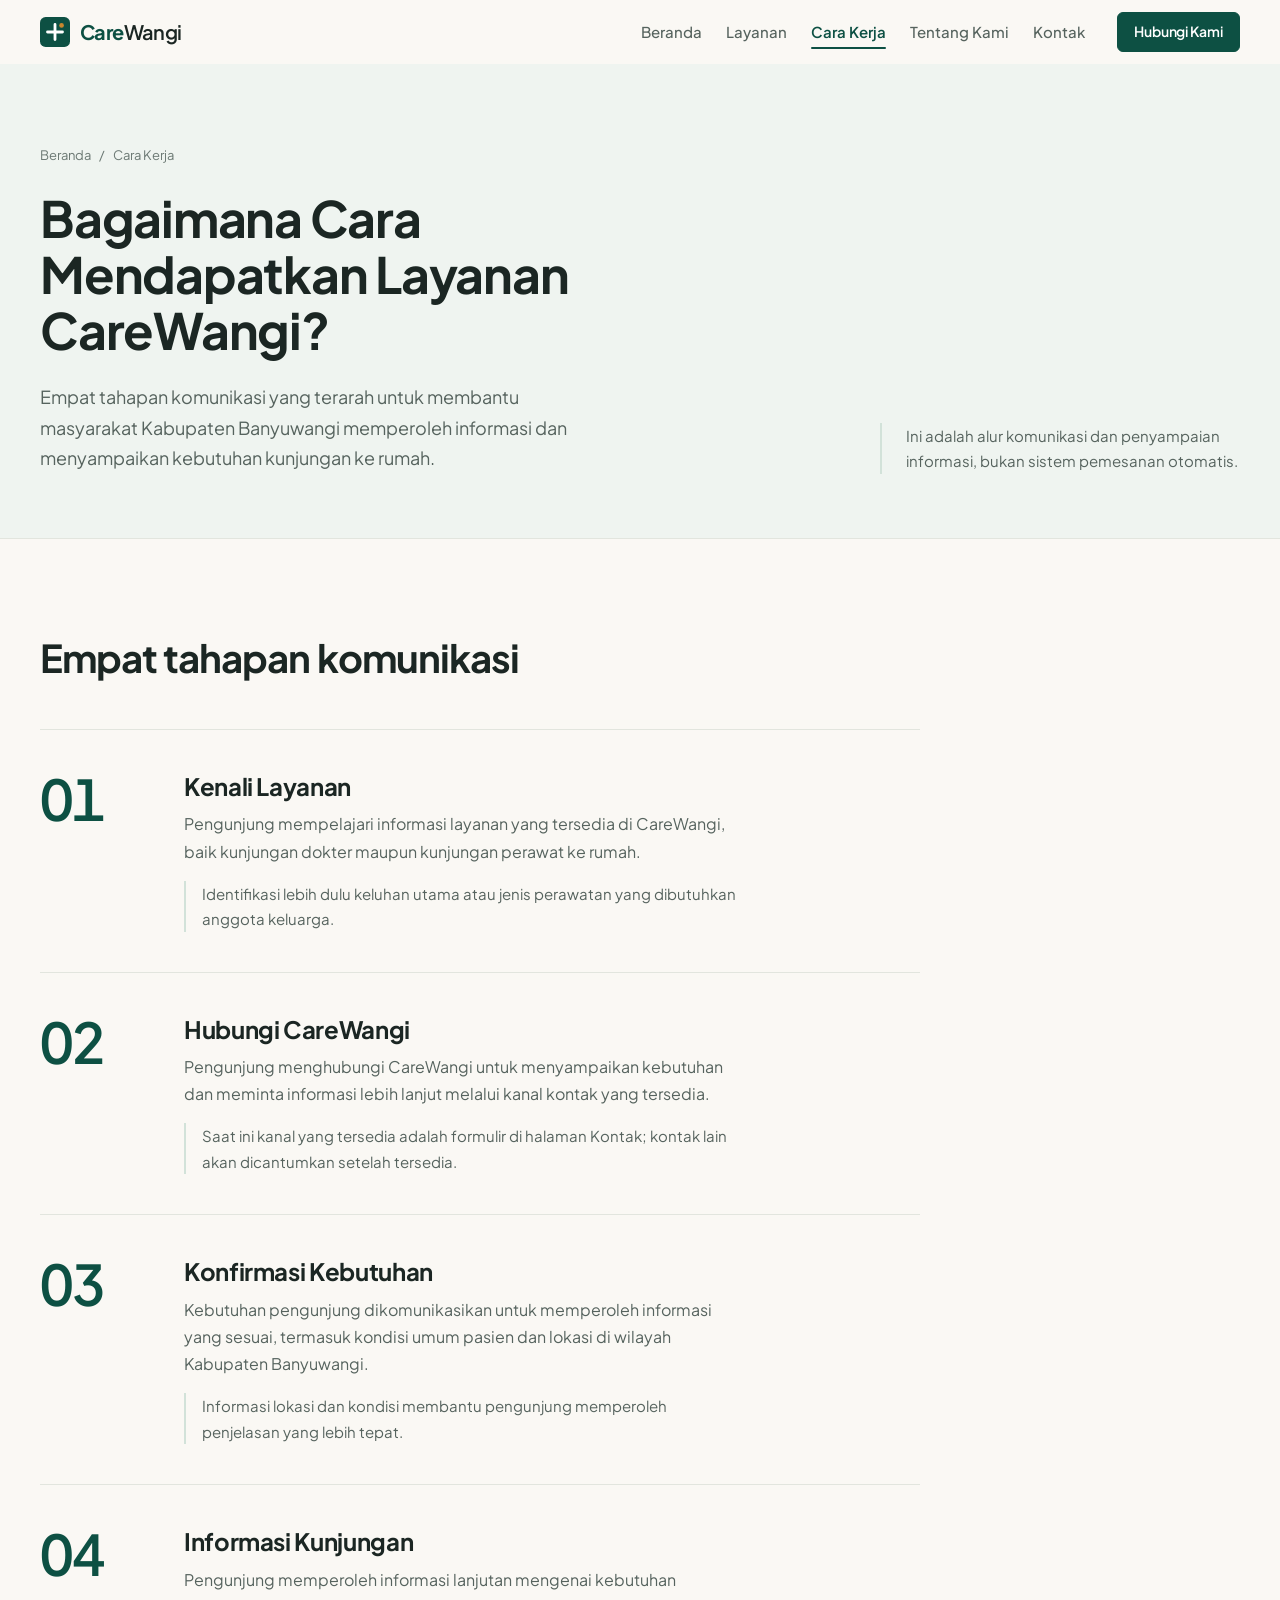
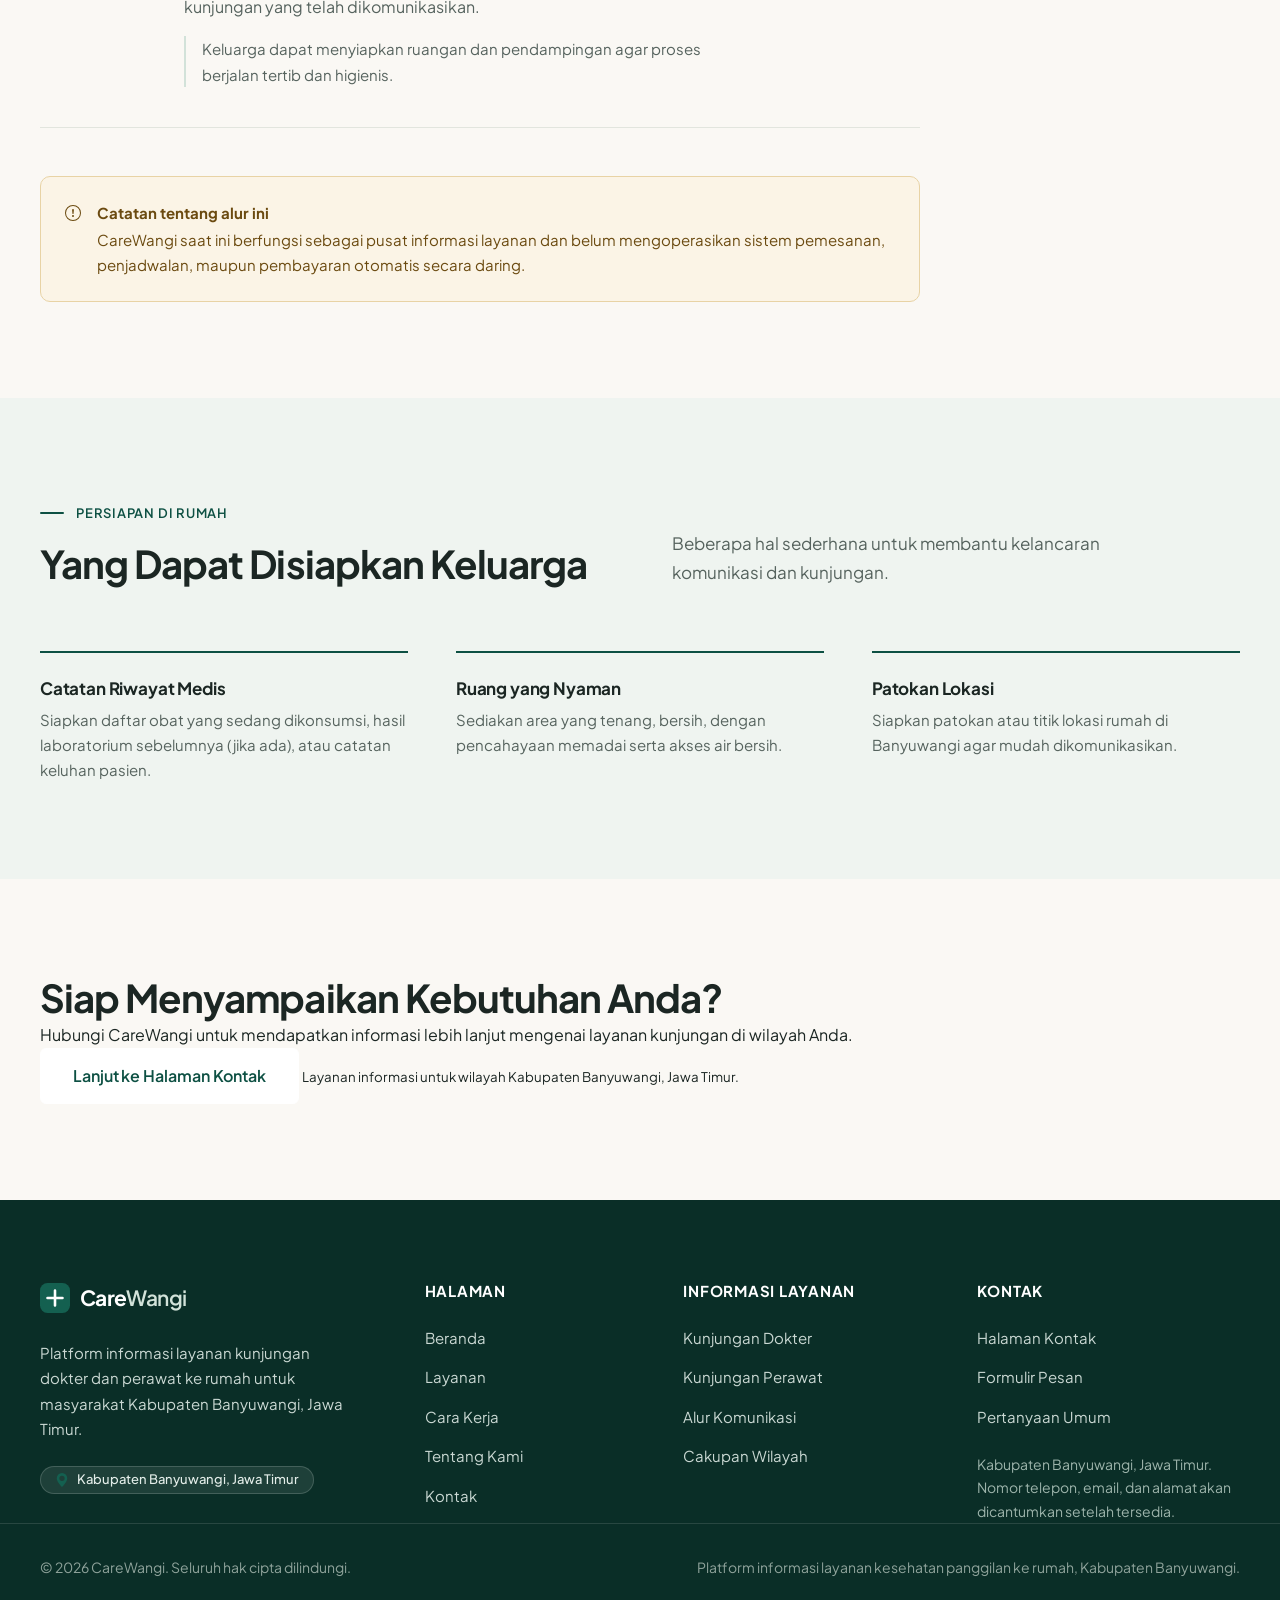
==== commit 1727821d: "Refine Hero image, redesign CTA section and Footer" ====
--- a/cara-kerja.html
+++ b/cara-kerja.html
@@ -151,14 +151,19 @@
 
   <footer class="site-footer">
     <div class="site-container footer-grid">
-      <div>
-        <a href="index.html" class="footer-logo">
-          <svg viewBox="0 0 32 32" width="28" height="28" fill="none" xmlns="http://www.w3.org/2000/svg" aria-hidden="true">
-            <rect width="32" height="32" rx="6" fill="#146050"/>
-            <path d="M16 8v16M8 16h16" stroke="#ffffff" stroke-width="3" stroke-linecap="round"/>
-          </svg><span class="footer-logo-text"><span style="color:#fff;font-weight:700">Care</span><span>Wangi</span></span>
+      <div class="footer-col-brand">
+        <a href="index.html" class="footer-logo" aria-label="CareWangi Beranda">
+          <svg viewBox="0 0 32 32" width="30" height="30" fill="none" xmlns="http://www.w3.org/2000/svg" aria-hidden="true">
+            <rect width="32" height="32" rx="8" fill="#146050"/>
+            <path d="M16 8v16M8 16h16" stroke="#ffffff" stroke-width="2.75" stroke-linecap="round"/>
+          </svg>
+          <span class="footer-logo-text"><span class="brand-white">Care</span><span class="brand-sage">Wangi</span></span>
         </a>
         <p class="footer-desc">Platform informasi layanan kunjungan dokter dan perawat ke rumah untuk masyarakat Kabupaten Banyuwangi, Jawa Timur.</p>
+        <div class="footer-region-badge">
+          <svg viewBox="0 0 16 16" width="14" height="14" fill="currentColor" aria-hidden="true"><path d="M8 16s6-5.686 6-10A6 6 0 0 0 2 6c0 4.314 6 10 6 10zm0-7a3 3 0 1 1 0-6 3 3 0 0 1 0 6z"/></svg>
+          <span>Kabupaten Banyuwangi, Jawa Timur</span>
+        </div>
       </div>
 
       <div>
@@ -195,8 +200,8 @@
 
     <div class="footer-bottom">
       <div class="site-container footer-bottom-inner">
-        <p>© 2026 CareWangi. Seluruh hak cipta dilindungi.</p>
-        <p>Platform informasi layanan kesehatan panggilan ke rumah, Kabupaten Banyuwangi.</p>
+        <p>© <span id="currentYear">2026</span> CareWangi. Seluruh hak cipta dilindungi.</p>
+        <p class="footer-subtext">Platform informasi layanan kesehatan panggilan ke rumah, Kabupaten Banyuwangi.</p>
       </div>
     </div>
   </footer>
--- a/css/style.css
+++ b/css/style.css
@@ -237,12 +237,6 @@
   object-fit: cover; object-position: 62% center;
   border-radius: 160px 8px 8px 8px;
 }
-.hero-caption {
-  position: absolute; z-index: 2; left: 0; bottom: var(--s6);
-  background: var(--surface); padding: var(--s2) var(--s3); border-radius: var(--r-sm);
-  box-shadow: var(--shadow-soft); font-size: 0.8125rem; line-height: 1.45; color: var(--ink-muted); max-width: 232px;
-}
-.hero-caption strong { display: block; color: var(--ink); font-size: 0.875rem; margin-bottom: 2px; }
 
 /* --------------------------------------------------------------------------
    7. LAYANAN (BERANDA) — editorial bertingkat, tanpa card
@@ -299,18 +293,56 @@
 .about-text p { color: var(--ink-muted); font-size: 1.0625rem; margin-bottom: var(--s4); max-width: 520px; }
 
 /* --------------------------------------------------------------------------
-   11. CTA PENUTUP
+   11. CTA PENUTUP (Modern Healthcare Editorial)
    -------------------------------------------------------------------------- */
 .cta-section { padding: var(--s12) 0; }
-.cta-block {
-  background: var(--teal); color: #fff; border-radius: var(--r-lg);
+.cta-editorial {
+  background: var(--sage-50);
+  border: 1px solid var(--sage-200);
+  border-radius: var(--r-xl);
   padding: var(--s10) var(--s8);
-  display: grid; grid-template-columns: 1.4fr 1fr; gap: var(--s8); align-items: center;
-}
-.cta-block h2 { color: #fff; margin-bottom: var(--s2); max-width: 15em; }
-.cta-block p { color: rgba(255, 255, 255, 0.8); max-width: 480px; }
-.cta-side { display: flex; flex-direction: column; gap: var(--s2); align-items: flex-start; justify-self: end; }
-.cta-side small { font-size: 0.8125rem; color: rgba(255, 255, 255, 0.7); max-width: 280px; line-height: 1.55; }
+  max-width: 980px;
+  margin: 0 auto;
+  box-shadow: 0 4px 24px rgba(10, 46, 39, 0.04);
+}
+.cta-editorial-content { max-width: 680px; }
+.cta-editorial-content .eyebrow { margin-bottom: var(--s2); }
+.cta-editorial-title {
+  font-size: clamp(2rem, 3.2vw, 2.75rem);
+  line-height: 1.25;
+  letter-spacing: -0.025em;
+  color: var(--ink);
+  margin-bottom: var(--s3);
+}
+.cta-editorial-desc {
+  font-size: 1.125rem;
+  line-height: 1.7;
+  color: var(--ink-muted);
+  margin-bottom: var(--s5);
+  max-width: 580px;
+}
+.cta-editorial-actions {
+  display: flex;
+  align-items: center;
+  flex-wrap: wrap;
+  gap: var(--s3) var(--s4);
+}
+.cta-editorial-meta {
+  font-size: 0.875rem;
+  color: var(--ink-muted);
+  font-weight: 500;
+  display: inline-flex;
+  align-items: center;
+  gap: 8px;
+}
+.cta-editorial-meta::before {
+  content: "";
+  display: inline-block;
+  width: 6px;
+  height: 6px;
+  border-radius: 50%;
+  background: var(--teal-soft);
+}
 
 /* --------------------------------------------------------------------------
    12. HERO HALAMAN DALAM
@@ -430,20 +462,105 @@
 .faq-item p { color: var(--ink-muted); font-size: 0.9375rem; }
 
 /* --------------------------------------------------------------------------
-   17. FOOTER
-   -------------------------------------------------------------------------- */
-.site-footer { background: var(--teal-deep); color: #C9D6D1; padding-top: var(--s10); font-size: 0.9375rem; }
-.footer-grid { display: grid; grid-template-columns: 1.5fr 0.8fr 1fr 1.1fr; gap: var(--s6); padding-bottom: var(--s8); }
-.footer-logo { display: inline-flex; align-items: center; gap: 10px; font-size: 1.25rem; font-weight: 700; letter-spacing: -0.03em; color: #fff; margin-bottom: var(--s2); }
-.footer-logo span { color: var(--sage); font-weight: 600; }
-.footer-desc { color: #A3B5AE; line-height: 1.7; max-width: 340px; }
-.footer-heading { font-size: 0.8125rem; font-weight: 600; letter-spacing: 0.06em; text-transform: uppercase; color: #fff; margin-bottom: var(--s2); }
-.footer-links { display: flex; flex-direction: column; gap: 12px; }
-.footer-links a { color: #C9D6D1; }
-.footer-links a:hover { color: #fff; }
-.footer-note { color: #A3B5AE; font-size: 0.875rem; line-height: 1.65; margin-top: var(--s2); }
-.footer-bottom { border-top: 1px solid rgba(255, 255, 255, 0.1); padding: var(--s3) 0; }
-.footer-bottom-inner { display: flex; justify-content: space-between; flex-wrap: wrap; gap: var(--s1) var(--s3); font-size: 0.8125rem; color: #8FA39B; }
+   17. FOOTER (Modern Healthcare Editorial)
+   -------------------------------------------------------------------------- */
+.site-footer {
+  background: var(--teal-deep);
+  color: #CAD8D3;
+  padding-top: var(--s10);
+  font-size: 0.9375rem;
+}
+.footer-grid {
+  display: grid;
+  grid-template-columns: 1.4fr 0.85fr 1fr 1.15fr;
+  gap: var(--s8);
+  padding-bottom: var(--s9);
+}
+.footer-col-brand {
+  display: flex;
+  flex-direction: column;
+  align-items: flex-start;
+}
+.footer-logo {
+  display: inline-flex;
+  align-items: center;
+  gap: 10px;
+  font-size: 1.3125rem;
+  font-weight: 700;
+  letter-spacing: -0.03em;
+  color: #ffffff;
+  margin-bottom: var(--s3);
+  text-decoration: none;
+}
+.footer-logo-text .brand-white { color: #ffffff; font-weight: 700; }
+.footer-logo-text .brand-sage { color: var(--sage); font-weight: 600; }
+.footer-desc {
+  color: #CAD8D3;
+  line-height: 1.7;
+  max-width: 360px;
+  margin-bottom: var(--s3);
+  font-size: 0.9375rem;
+}
+.footer-region-badge {
+  display: inline-flex;
+  align-items: center;
+  gap: 8px;
+  padding: 6px 14px;
+  border-radius: var(--r-full);
+  background: rgba(210, 226, 217, 0.1);
+  border: 1px solid rgba(210, 226, 217, 0.2);
+  color: #E2ECE8;
+  font-size: 0.8125rem;
+  font-weight: 500;
+  line-height: 1;
+}
+.footer-region-badge svg {
+  color: var(--teal-soft);
+  flex-shrink: 0;
+}
+.footer-heading {
+  font-size: 0.9375rem;
+  font-weight: 700;
+  letter-spacing: 0.05em;
+  text-transform: uppercase;
+  color: #FFFFFF;
+  margin-bottom: var(--s3);
+}
+.footer-links {
+  display: flex;
+  flex-direction: column;
+  gap: 14px;
+}
+.footer-links a {
+  color: #CAD8D3;
+  font-size: 0.9375rem;
+  transition: color var(--ease);
+}
+.footer-links a:hover {
+  color: #FFFFFF;
+}
+.footer-note {
+  color: #9DB4AB;
+  font-size: 0.875rem;
+  line-height: 1.65;
+  margin-top: var(--s3);
+}
+.footer-bottom {
+  border-top: 1px solid rgba(255, 255, 255, 0.12);
+  padding: var(--s4) 0;
+}
+.footer-bottom-inner {
+  display: flex;
+  justify-content: space-between;
+  align-items: center;
+  flex-wrap: wrap;
+  gap: var(--s2) var(--s4);
+  font-size: 0.875rem;
+  color: #8FA39B;
+}
+.footer-subtext {
+  color: #8FA39B;
+}
 
 /* --------------------------------------------------------------------------
    18. ANIMASI MASUK (halus, hanya jika JS aktif)
@@ -457,7 +574,7 @@
 @media (max-width: 1080px) {
   .hero-grid, .about-grid, .detail-grid, .region-grid, .contact-grid, .adv-grid { gap: var(--s8); }
   .steps { gap: var(--s3); }
-  .cta-block { padding: var(--s8) var(--s6); }
+  .cta-editorial { padding: var(--s9) var(--s7); }
 }
 
 @media (max-width: 900px) {
@@ -465,11 +582,10 @@
 
   .hero { padding: var(--s5) 0 var(--s10); }
   .hero-grid, .about-grid, .detail-grid, .region-grid, .contact-grid, .adv-grid,
-  .page-hero-grid, .cta-block, .section-head { grid-template-columns: 1fr; }
+  .page-hero-grid, .section-head { grid-template-columns: 1fr; }
   .hero-grid { gap: var(--s6); }
   .hero-media { order: -1; padding-left: var(--s2); }
   .hero-photo { aspect-ratio: 4 / 3; border-top-left-radius: 96px; }
-  .hero-caption { bottom: var(--s4); }
 
   .section-head { gap: var(--s2); margin-bottom: var(--s5); }
   .section-head .head-action { justify-self: start; margin-top: var(--s1); }
@@ -487,12 +603,11 @@
   .detail { padding: var(--s8) 0; }
   .notes-grid, .pillars { grid-template-columns: 1fr; gap: var(--s4); }
 
-  .cta-block { padding: var(--s6) var(--s4); gap: var(--s4); }
-  .cta-side { justify-self: start; }
+  .cta-editorial { padding: var(--s8) var(--s6); }
   .page-hero { padding: var(--s6) 0 var(--s5); }
   .page-hero-aside { justify-self: start; margin-top: var(--s2); }
 
-  .footer-grid { grid-template-columns: 1fr 1fr; gap: var(--s5) var(--s4); }
+  .footer-grid { grid-template-columns: 1fr 1fr; gap: var(--s6) var(--s5); }
   .faq-item { grid-template-columns: 1fr; gap: var(--s1); }
 }
 
@@ -529,10 +644,9 @@
   h1 { font-size: 2.125rem; }
 
   .hero-actions { flex-direction: column; }
-  .hero-actions .btn, .cta-side .btn { width: 100%; }
+  .hero-actions .btn { width: 100%; }
   .hero-media { padding-left: 0; padding-bottom: var(--s2); }
   .hero-media::before { width: 80%; }
-  .hero-caption { position: static; margin: calc(var(--s3) * -1) var(--s2) 0; position: relative; z-index: 2; max-width: none; }
   .hero-photo { border-top-left-radius: 72px; }
 
   .svc h3 { font-size: 1.375rem; }
@@ -551,12 +665,14 @@
   .t-no { font-size: 2rem; }
   .t-step h3 { font-size: 1.25rem; }
 
-  .cta-block { padding: var(--s5) var(--s3); }
+  .cta-editorial { padding: var(--s6) var(--s4); border-radius: var(--r-lg); }
+  .cta-editorial-actions { flex-direction: column; align-items: stretch; }
+  .cta-editorial-actions .btn { width: 100%; }
   .form-box { padding: var(--s3) var(--s2); }
   .notice { flex-direction: column; gap: var(--s1); }
 
-  .footer-grid { grid-template-columns: 1fr; gap: var(--s4); }
-  .footer-bottom-inner { flex-direction: column; }
+  .footer-grid { grid-template-columns: 1fr; gap: var(--s6); }
+  .footer-bottom-inner { flex-direction: column; align-items: flex-start; gap: 8px; }
 }
 
 @media (prefers-reduced-motion: reduce) {
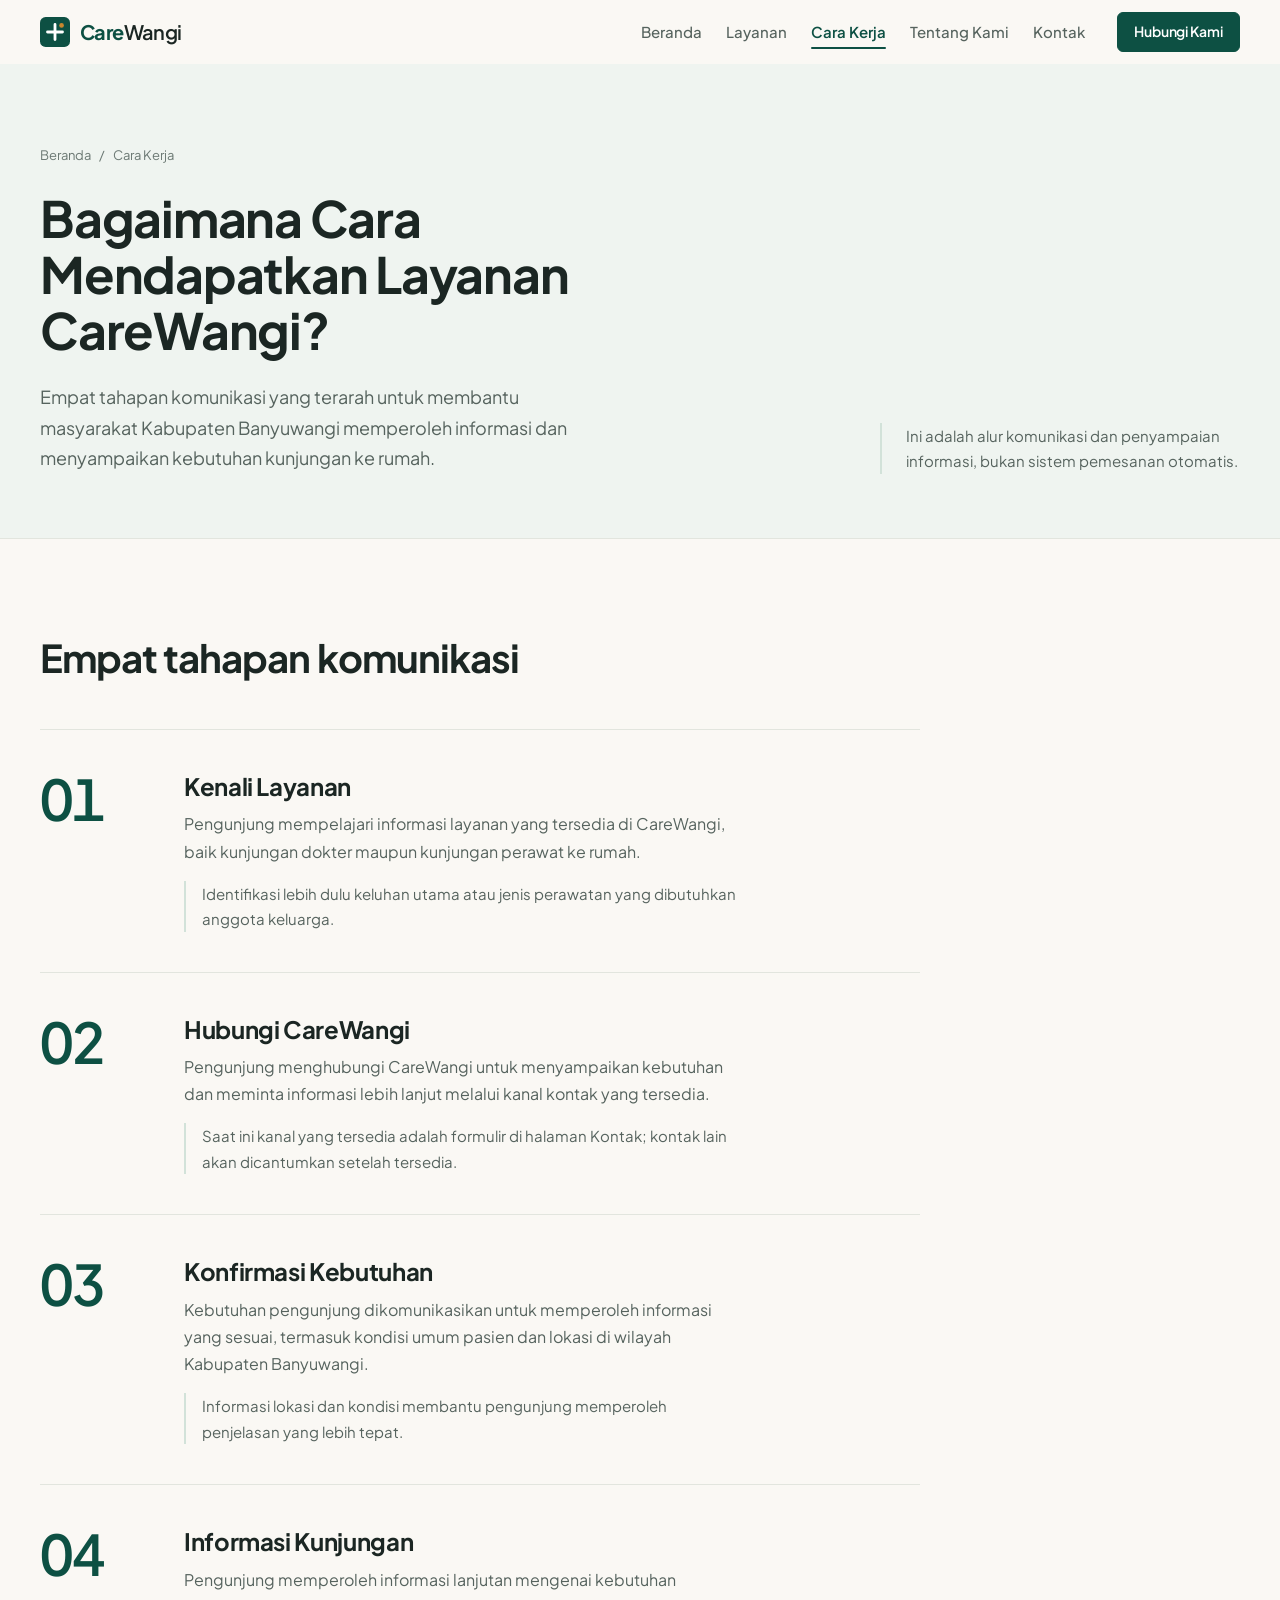
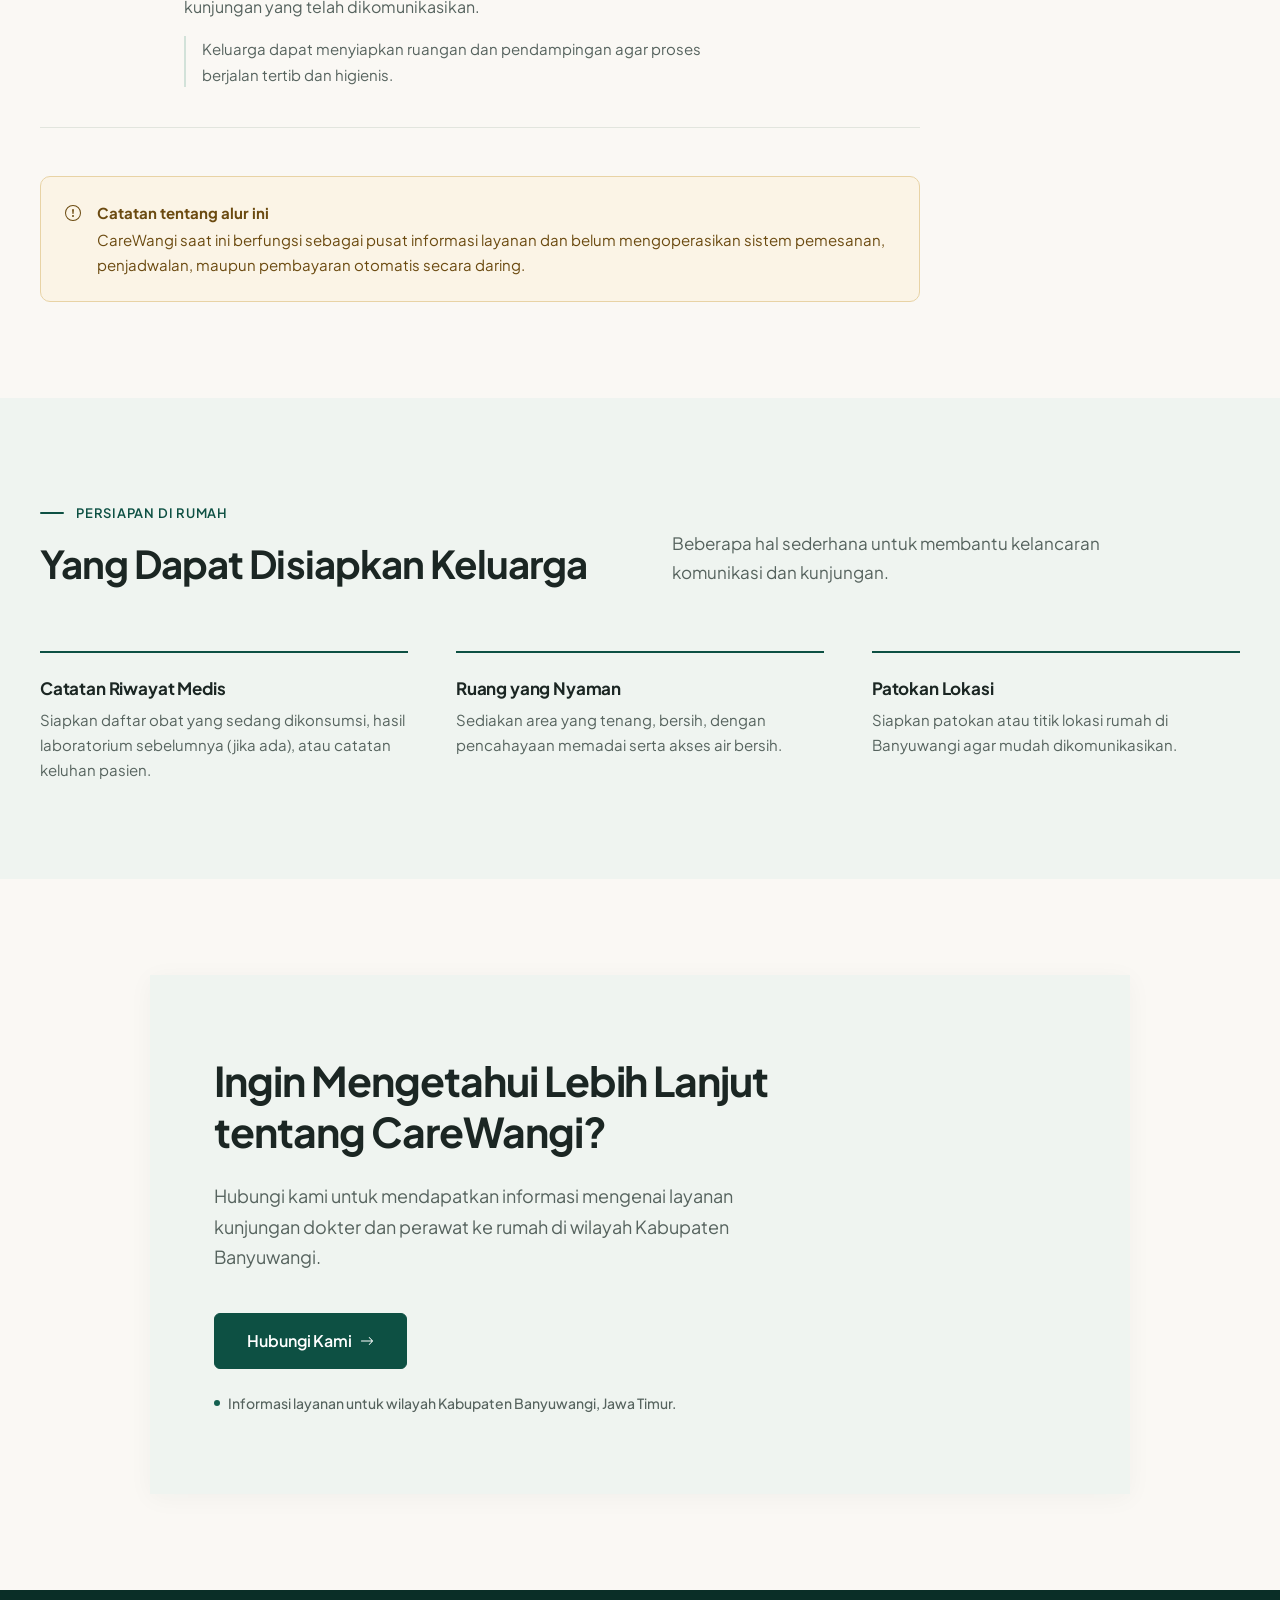
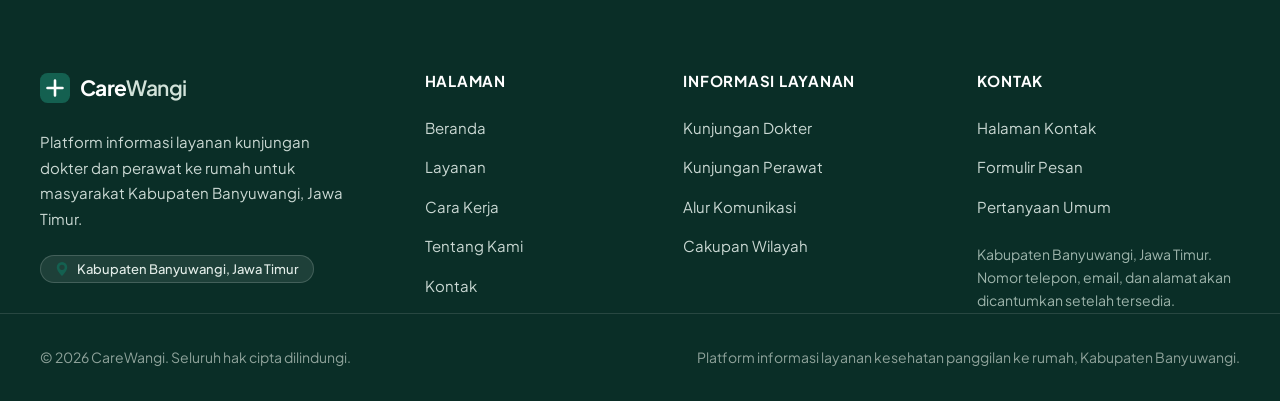
==== commit e893da85: "Refine shared Contact CTA on Layanan, Cara Kerja, and Tentang Kami" ====
--- a/cara-kerja.html
+++ b/cara-kerja.html
@@ -133,16 +133,20 @@
       </div>
     </section>
 
+    <!-- SECTION CTA PENUTUP -->
     <section class="cta-section" aria-labelledby="cta-title">
       <div class="site-container">
-        <div class="cta-block reveal">
-          <div>
-            <h2 id="cta-title">Siap Menyampaikan Kebutuhan Anda?</h2>
-            <p>Hubungi CareWangi untuk mendapatkan informasi lebih lanjut mengenai layanan kunjungan di wilayah Anda.</p>
-          </div>
-          <div class="cta-side">
-            <a href="kontak.html" class="btn btn-light btn-lg">Lanjut ke Halaman Kontak</a>
-            <small>Layanan informasi untuk wilayah Kabupaten Banyuwangi, Jawa Timur.</small>
+        <div class="cta-editorial reveal">
+          <div class="cta-editorial-content">
+            <h2 id="cta-title" class="cta-editorial-title">Ingin Mengetahui Lebih Lanjut tentang CareWangi?</h2>
+            <p class="cta-editorial-desc">Hubungi kami untuk mendapatkan informasi mengenai layanan kunjungan dokter dan perawat ke rumah di wilayah Kabupaten Banyuwangi.</p>
+            <div class="cta-editorial-actions">
+              <a href="kontak.html" class="btn btn-primary btn-lg">
+                <span>Hubungi Kami</span>
+                <svg viewBox="0 0 16 16" width="14" height="14" fill="currentColor" aria-hidden="true"><path fill-rule="evenodd" d="M1 8a.5.5 0 0 1 .5-.5h11.793l-3.147-3.146a.5.5 0 0 1 .708-.708l4 4a.5.5 0 0 1 0 .708l-4 4a.5.5 0 0 1-.708-.708L13.293 8.5H1.5A.5.5 0 0 1 1 8z"/></svg>
+              </a>
+              <span class="cta-editorial-meta">Informasi layanan untuk wilayah Kabupaten Banyuwangi, Jawa Timur.</span>
+            </div>
           </div>
         </div>
       </div>
--- a/css/style.css
+++ b/css/style.css
@@ -334,6 +334,7 @@
   display: inline-flex;
   align-items: center;
   gap: 8px;
+  line-height: 1.5;
 }
 .cta-editorial-meta::before {
   content: "";
@@ -342,6 +343,7 @@
   height: 6px;
   border-radius: 50%;
   background: var(--teal-soft);
+  flex-shrink: 0;
 }
 
 /* --------------------------------------------------------------------------
@@ -666,7 +668,9 @@
   .t-step h3 { font-size: 1.25rem; }
 
   .cta-editorial { padding: var(--s6) var(--s4); border-radius: var(--r-lg); }
-  .cta-editorial-actions { flex-direction: column; align-items: stretch; }
+  .cta-editorial-title { font-size: 1.75rem; }
+  .cta-editorial-desc { font-size: 1rem; margin-bottom: var(--s4); }
+  .cta-editorial-actions { flex-direction: column; align-items: flex-start; gap: var(--s3); }
   .cta-editorial-actions .btn { width: 100%; }
   .form-box { padding: var(--s3) var(--s2); }
   .notice { flex-direction: column; gap: var(--s1); }
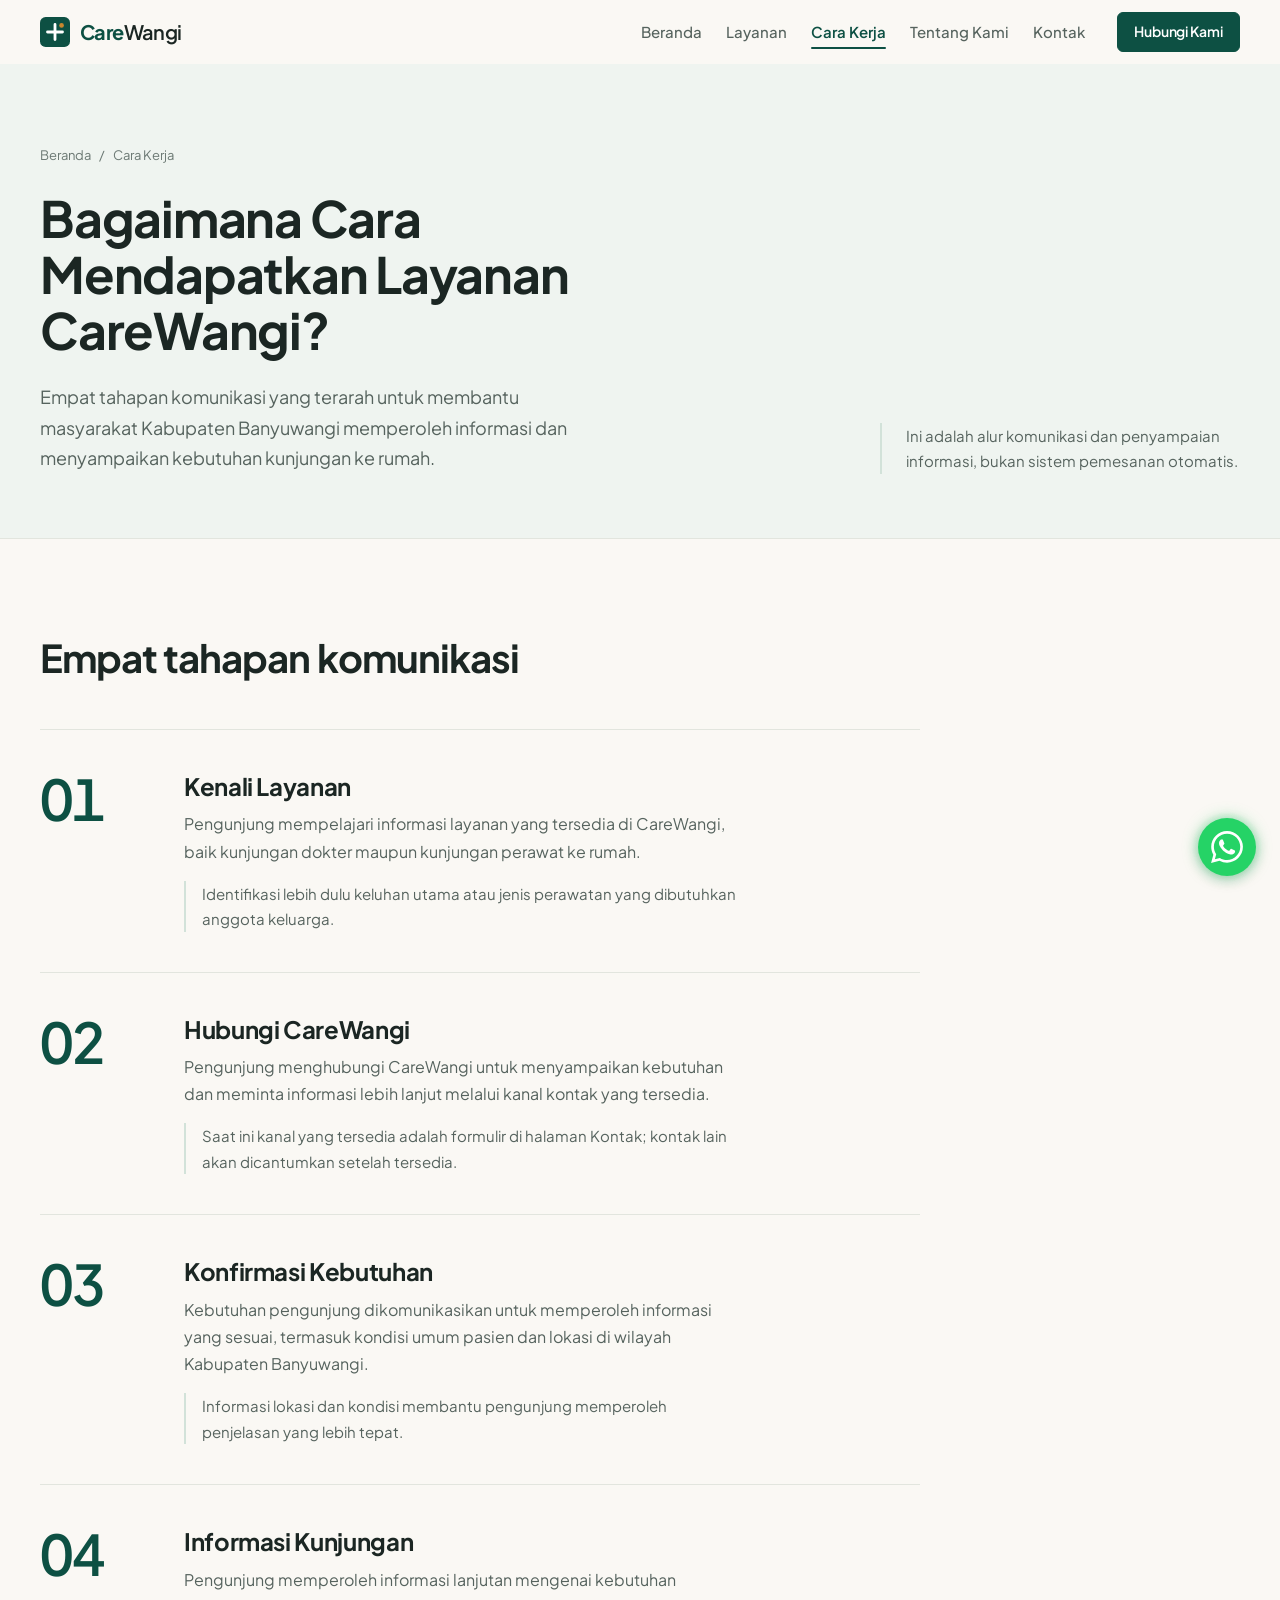
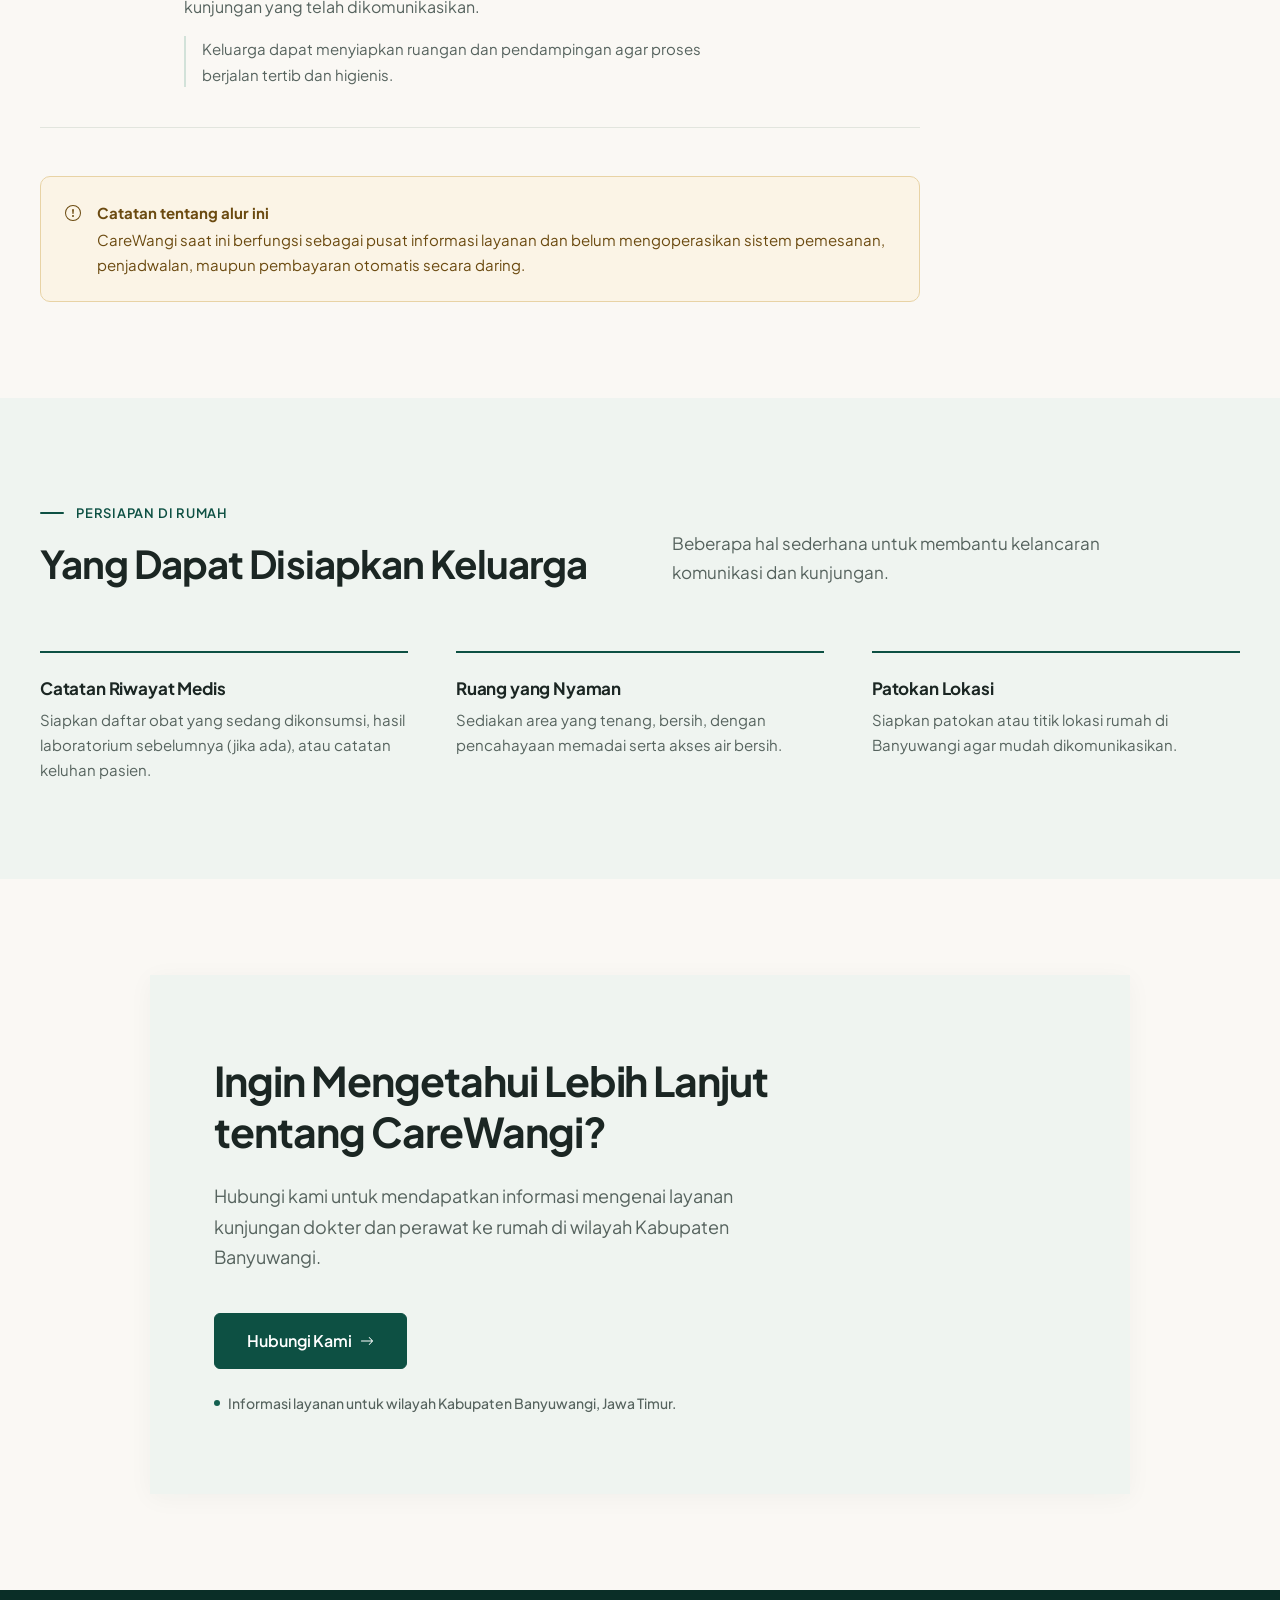
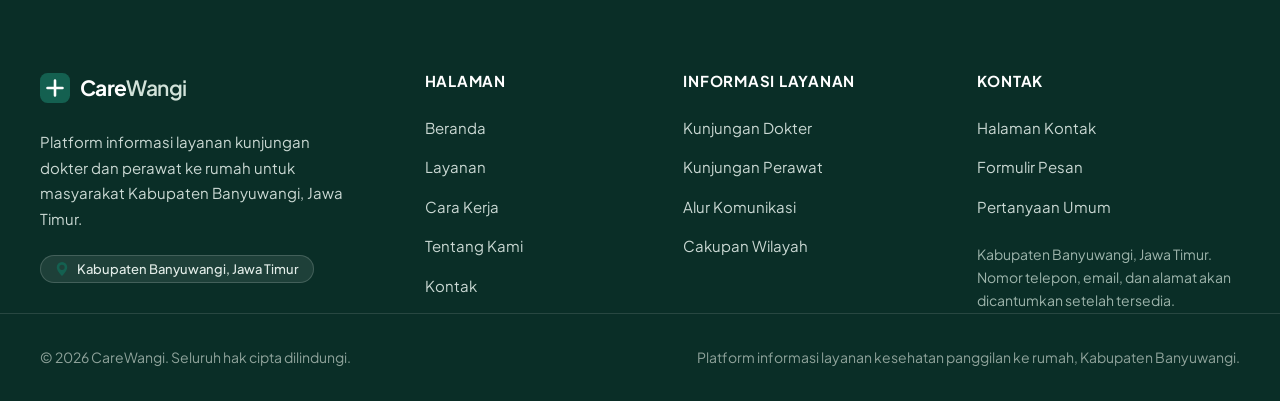
==== commit 8d1a9e53: "Add Floating WhatsApp button with green glow effect across all pages" ====
--- a/cara-kerja.html
+++ b/cara-kerja.html
@@ -210,6 +210,18 @@
     </div>
   </footer>
 
+  <!-- FLOATING WHATSAPP BUTTON -->
+  <a href="https://wa.me/?text=Halo%20CareWangi%2C%20saya%20ingin%20mengetahui%20informasi%20mengenai%20layanan%20kunjungan%20dokter%20dan%20perawat%20ke%20rumah."
+     class="floating-wa"
+     target="_blank"
+     rel="noopener noreferrer"
+     aria-label="Hubungi CareWangi melalui WhatsApp"
+     title="Hubungi CareWangi melalui WhatsApp">
+    <svg viewBox="0 0 24 24" width="32" height="32" fill="currentColor" aria-hidden="true">
+      <path d="M.057 24l1.687-6.163c-1.041-1.804-1.588-3.849-1.587-5.946.003-6.556 5.338-11.891 11.893-11.891 3.181.001 6.167 1.24 8.413 3.488 2.245 2.248 3.481 5.236 3.48 8.414-.003 6.557-5.338 11.892-11.893 11.892-1.99-.001-3.951-.5-5.688-1.448l-6.305 1.654zm6.597-3.807c1.676.995 3.276 1.591 5.392 1.592 5.448 0 9.886-4.434 9.889-9.885.002-5.462-4.415-9.89-9.881-9.892-5.452 0-9.887 4.434-9.889 9.884-.001 2.225.651 3.891 1.746 5.634l-.999 3.648 3.742-.981zm11.387-5.464c-.074-.124-.272-.198-.57-.347-.297-.149-1.758-.868-2.031-.967-.272-.099-.47-.149-.669.149-.198.297-.768.967-.941 1.165-.173.198-.347.223-.644.074-.297-.149-1.255-.462-2.39-1.475-.883-.788-1.48-1.761-1.653-2.059-.173-.297-.018-.458.13-.606.134-.133.297-.347.446-.521.151-.172.2-.296.3-.495.099-.198.05-.372-.025-.521-.075-.148-.669-1.611-.916-2.206-.242-.579-.487-.501-.669-.51l-.57-.01c-.198 0-.52.074-.792.372s-1.04 1.016-1.04 2.479 1.065 2.876 1.213 3.074c.149.198 2.095 3.2 5.076 4.487.709.306 1.263.489 1.694.626.712.226 1.36.194 1.872.118.571-.085 1.758-.719 2.006-1.413.248-.695.248-1.29.173-1.414z"/>
+    </svg>
+  </a>
+
   <script src="js/script.js"></script>
 </body>
 </html>
--- a/css/style.css
+++ b/css/style.css
@@ -571,7 +571,94 @@
 .js .reveal.is-in { opacity: 1; transform: none; }
 
 /* --------------------------------------------------------------------------
-   19. RESPONSIVE
+   19. FLOATING WHATSAPP BUTTON WITH GREEN GLOW EFFECT
+   -------------------------------------------------------------------------- */
+.floating-wa {
+  position: fixed;
+  right: 24px;
+  bottom: 24px;
+  z-index: 90;
+  width: 58px;
+  height: 58px;
+  border-radius: 50%;
+  background-color: #25D366;
+  color: #FFFFFF;
+  display: flex;
+  align-items: center;
+  justify-content: center;
+  text-decoration: none;
+  cursor: pointer;
+  box-shadow: 0 4px 14px rgba(10, 46, 39, 0.18),
+              0 0 16px rgba(37, 211, 102, 0.4);
+  animation: waGlowPulse 3.2s ease-in-out infinite;
+  transition: transform 0.28s cubic-bezier(0.16, 1, 0.3, 1),
+              box-shadow 0.28s cubic-bezier(0.16, 1, 0.3, 1),
+              background-color 0.2s ease;
+  -webkit-tap-highlight-color: transparent;
+}
+
+.floating-wa::before {
+  content: "";
+  position: absolute;
+  inset: -6px;
+  border-radius: 50%;
+  background: radial-gradient(circle, rgba(37, 211, 102, 0.45) 0%, rgba(37, 211, 102, 0) 72%);
+  z-index: -1;
+  pointer-events: none;
+  animation: waAuraPulse 3.2s ease-in-out infinite;
+}
+
+.floating-wa svg {
+  width: 32px;
+  height: 32px;
+  fill: currentColor;
+  transition: transform 0.28s cubic-bezier(0.16, 1, 0.3, 1);
+}
+
+.floating-wa:hover {
+  background-color: #20BA5A;
+  transform: translateY(-3px) scale(1.06);
+  box-shadow: 0 8px 24px rgba(10, 46, 39, 0.24),
+              0 0 30px rgba(37, 211, 102, 0.75);
+}
+
+.floating-wa:hover svg {
+  transform: scale(1.05);
+}
+
+.floating-wa:active {
+  transform: translateY(-1px) scale(0.98);
+}
+
+.floating-wa:focus-visible {
+  outline: 3px solid var(--teal);
+  outline-offset: 4px;
+}
+
+@keyframes waGlowPulse {
+  0%, 100% {
+    box-shadow: 0 4px 14px rgba(10, 46, 39, 0.18),
+                0 0 14px rgba(37, 211, 102, 0.4);
+  }
+  50% {
+    box-shadow: 0 6px 18px rgba(10, 46, 39, 0.22),
+                0 0 28px rgba(37, 211, 102, 0.7);
+  }
+}
+
+@keyframes waAuraPulse {
+  0%, 100% {
+    transform: scale(0.95);
+    opacity: 0.6;
+  }
+  50% {
+    transform: scale(1.2);
+    opacity: 0.95;
+  }
+}
+
+/* --------------------------------------------------------------------------
+   20. RESPONSIVE
    -------------------------------------------------------------------------- */
 @media (max-width: 1080px) {
   .hero-grid, .about-grid, .detail-grid, .region-grid, .contact-grid, .adv-grid { gap: var(--s8); }
@@ -677,9 +764,21 @@
 
   .footer-grid { grid-template-columns: 1fr; gap: var(--s6); }
   .footer-bottom-inner { flex-direction: column; align-items: flex-start; gap: 8px; }
+
+  .floating-wa {
+    right: 16px;
+    bottom: 16px;
+    width: 52px;
+    height: 52px;
+  }
+  .floating-wa svg {
+    width: 28px;
+    height: 28px;
+  }
 }
 
 @media (prefers-reduced-motion: reduce) {
   *, *::before, *::after { animation-duration: 0.01ms !important; transition-duration: 0.01ms !important; scroll-behavior: auto !important; }
   .js .reveal { opacity: 1; transform: none; }
-}
+  .floating-wa, .floating-wa::before { animation: none !important; }
+}
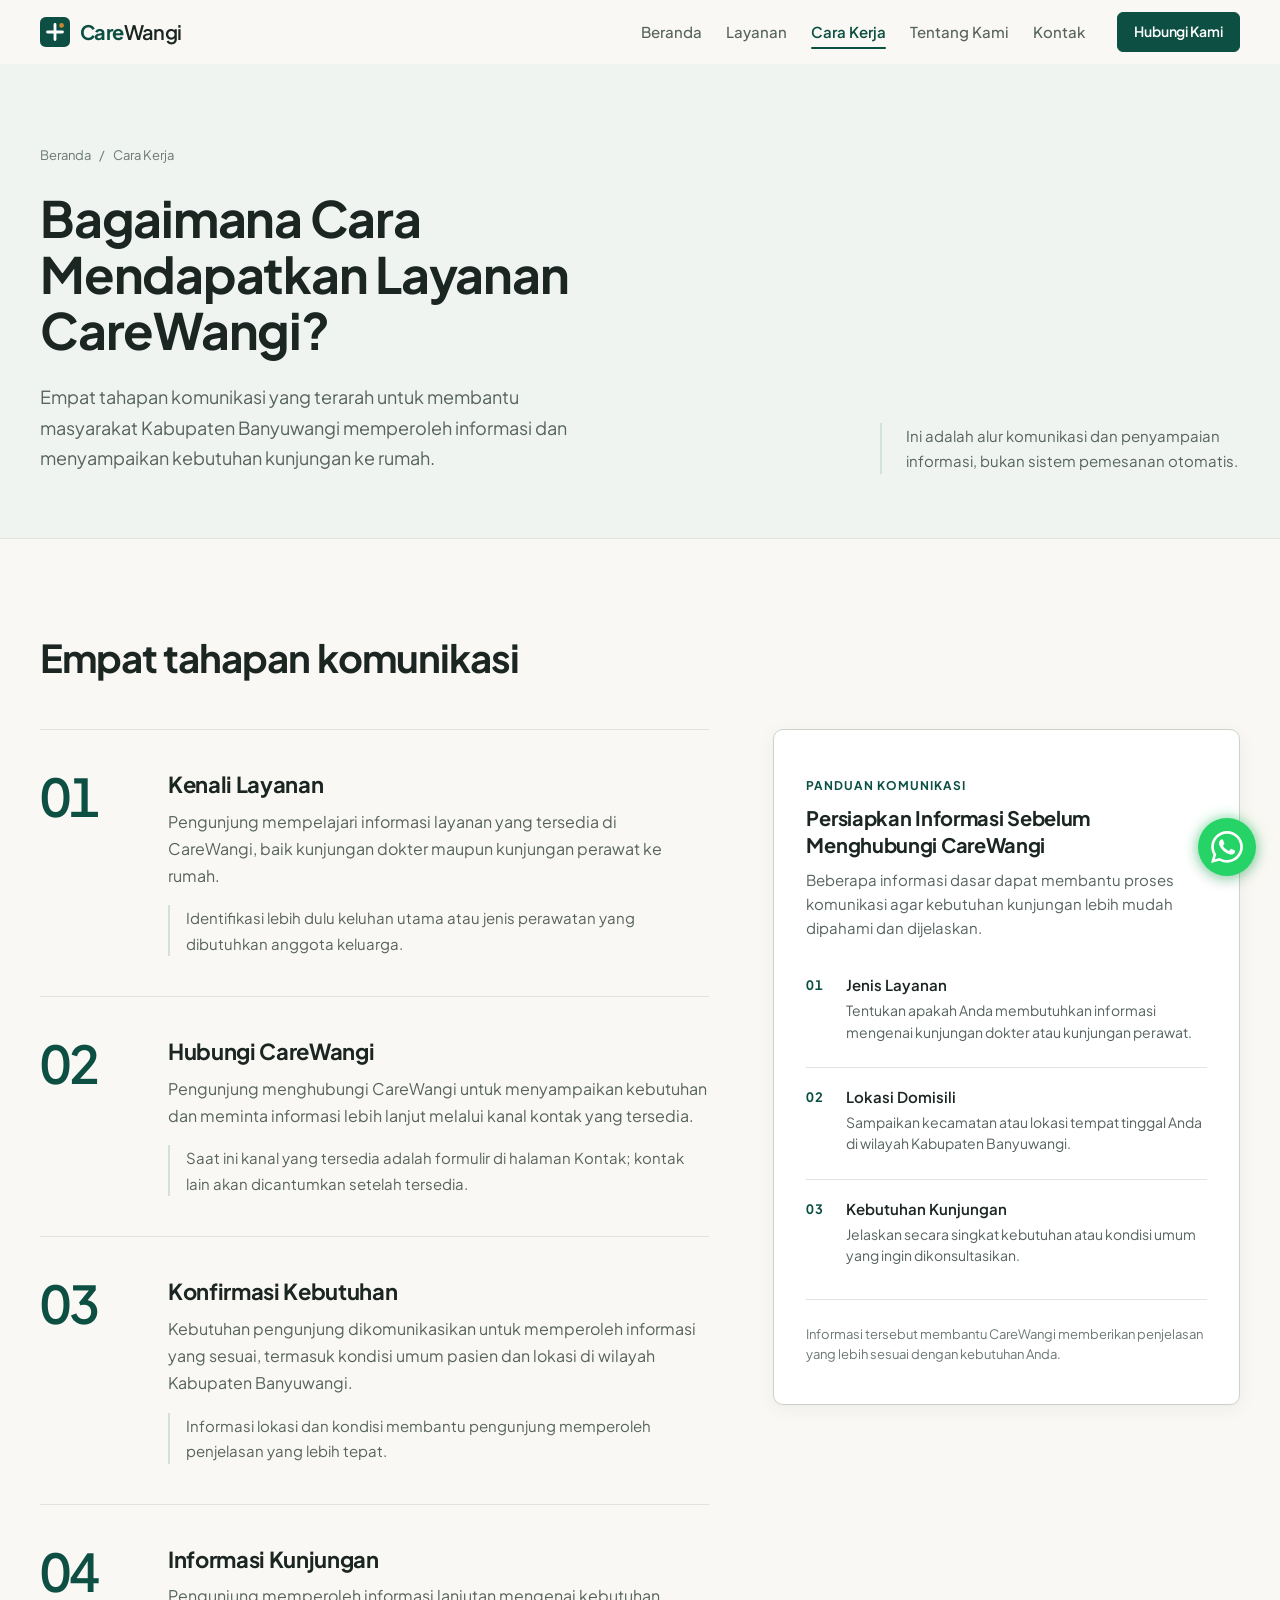
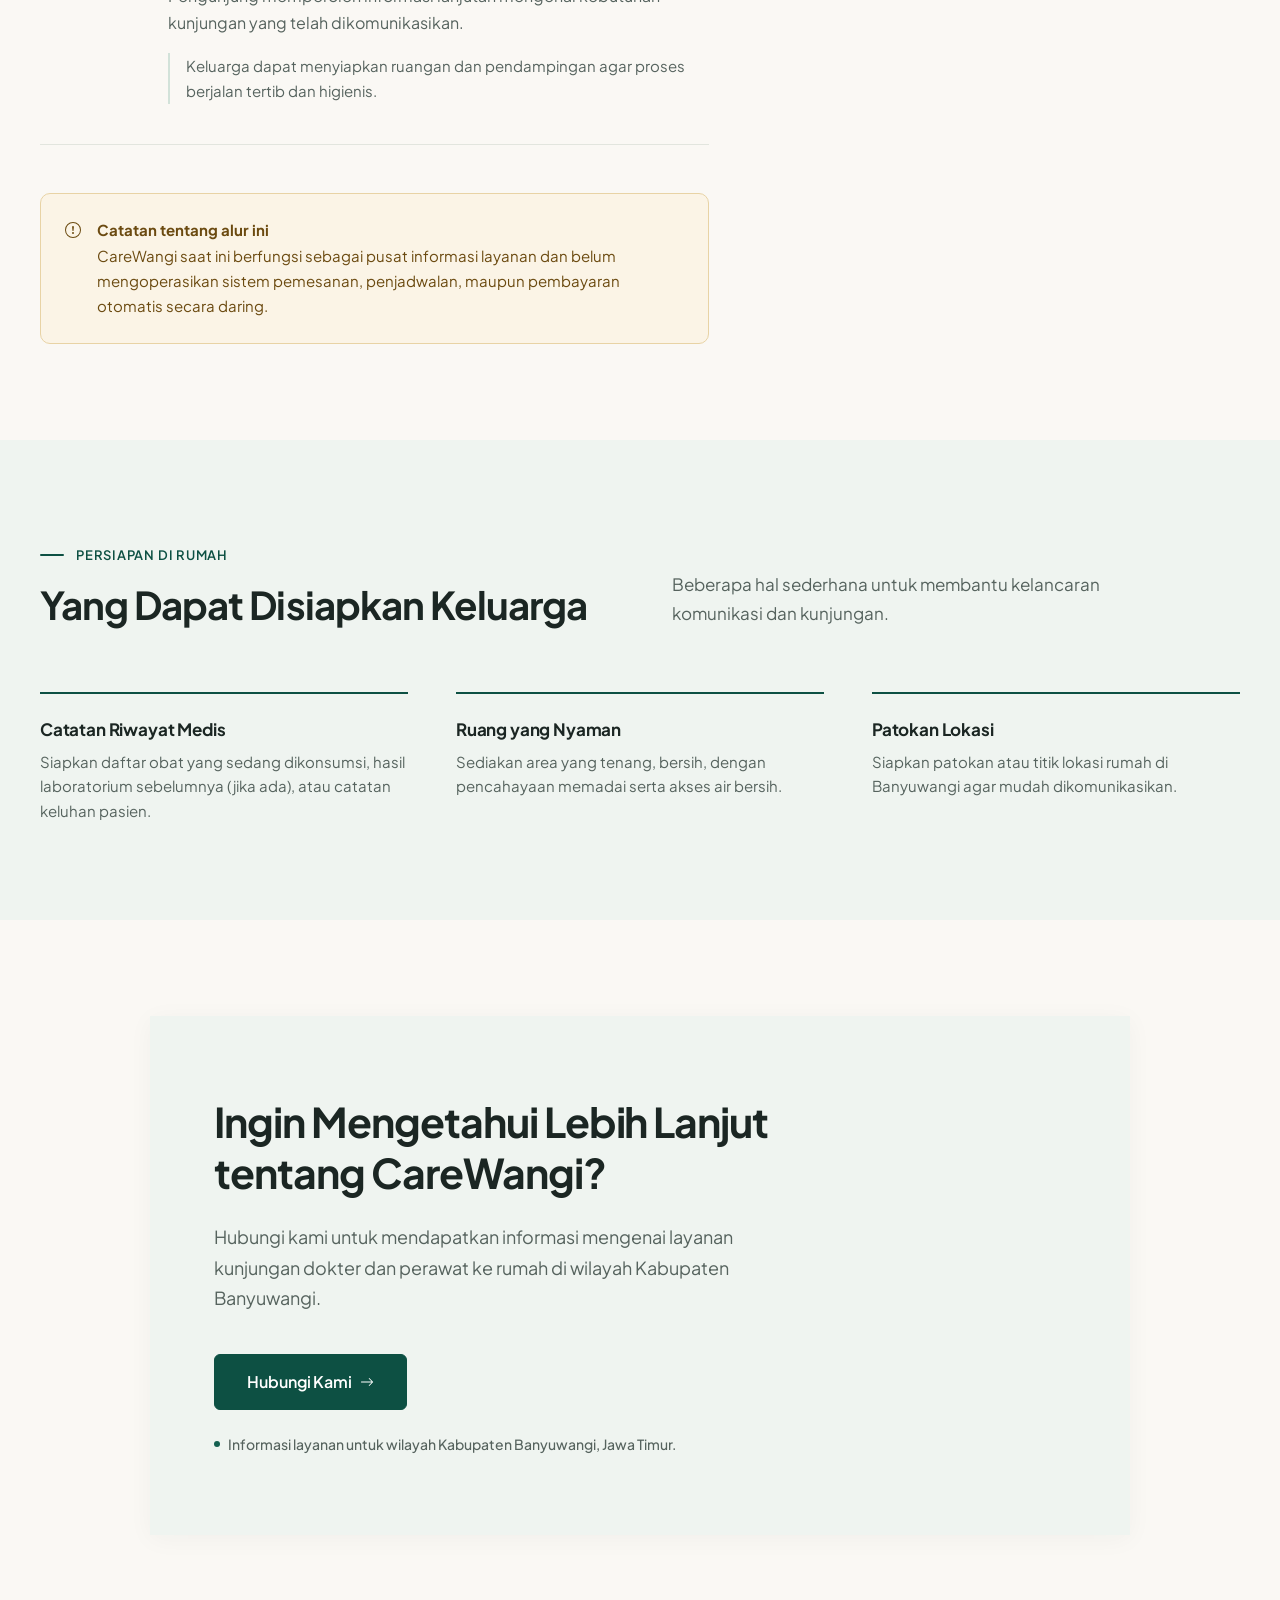
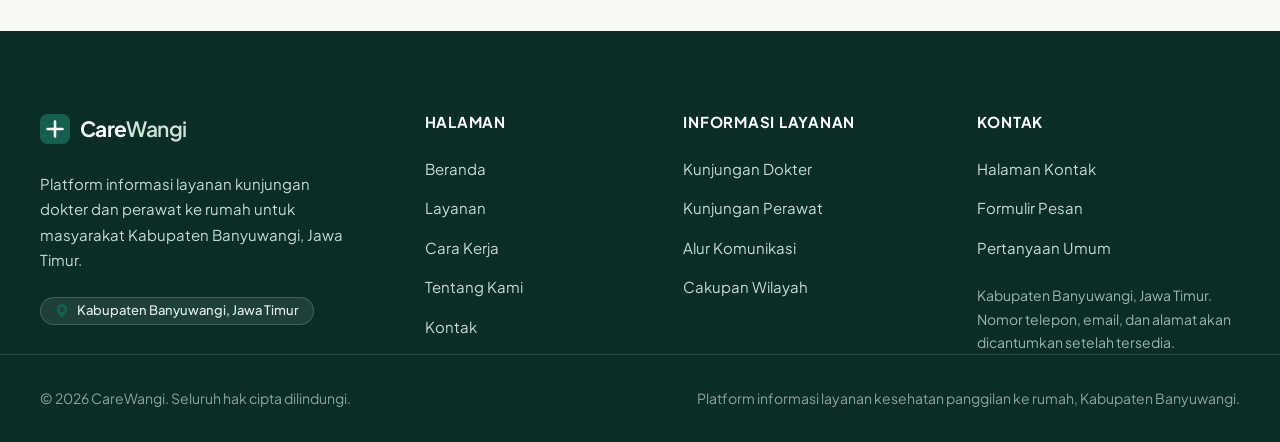
==== commit b819698f: "Update Cara Kerja section to two-column layout with sticky communication guide card" ====
--- a/cara-kerja.html
+++ b/cara-kerja.html
@@ -66,43 +66,82 @@
     <section class="section" aria-labelledby="tahap-title">
       <div class="site-container">
         <h2 id="tahap-title" class="reveal" style="margin-bottom:var(--s6)">Empat tahapan komunikasi</h2>
-        <ol class="timeline">
-          <li class="t-step reveal">
-            <span class="t-no">01</span>
-            <div>
-              <h3>Kenali Layanan</h3>
-              <p>Pengunjung mempelajari informasi layanan yang tersedia di CareWangi, baik kunjungan dokter maupun kunjungan perawat ke rumah.</p>
-              <p class="t-hint">Identifikasi lebih dulu keluhan utama atau jenis perawatan yang dibutuhkan anggota keluarga.</p>
+
+        <div class="workflow-layout">
+          <div class="workflow-main">
+            <ol class="timeline">
+              <li class="t-step reveal">
+                <span class="t-no">01</span>
+                <div>
+                  <h3>Kenali Layanan</h3>
+                  <p>Pengunjung mempelajari informasi layanan yang tersedia di CareWangi, baik kunjungan dokter maupun kunjungan perawat ke rumah.</p>
+                  <p class="t-hint">Identifikasi lebih dulu keluhan utama atau jenis perawatan yang dibutuhkan anggota keluarga.</p>
+                </div>
+              </li>
+              <li class="t-step reveal">
+                <span class="t-no">02</span>
+                <div>
+                  <h3>Hubungi CareWangi</h3>
+                  <p>Pengunjung menghubungi CareWangi untuk menyampaikan kebutuhan dan meminta informasi lebih lanjut melalui kanal kontak yang tersedia.</p>
+                  <p class="t-hint">Saat ini kanal yang tersedia adalah formulir di halaman Kontak; kontak lain akan dicantumkan setelah tersedia.</p>
+                </div>
+              </li>
+              <li class="t-step reveal">
+                <span class="t-no">03</span>
+                <div>
+                  <h3>Konfirmasi Kebutuhan</h3>
+                  <p>Kebutuhan pengunjung dikomunikasikan untuk memperoleh informasi yang sesuai, termasuk kondisi umum pasien dan lokasi di wilayah Kabupaten Banyuwangi.</p>
+                  <p class="t-hint">Informasi lokasi dan kondisi membantu pengunjung memperoleh penjelasan yang lebih tepat.</p>
+                </div>
+              </li>
+              <li class="t-step reveal">
+                <span class="t-no">04</span>
+                <div>
+                  <h3>Informasi Kunjungan</h3>
+                  <p>Pengunjung memperoleh informasi lanjutan mengenai kebutuhan kunjungan yang telah dikomunikasikan.</p>
+                  <p class="t-hint">Keluarga dapat menyiapkan ruangan dan pendampingan agar proses berjalan tertib dan higienis.</p>
+                </div>
+              </li>
+            </ol>
+            <div class="notice reveal">
+              <svg viewBox="0 0 16 16" width="16" height="16" fill="currentColor" aria-hidden="true"><path d="M8 15A7 7 0 1 1 8 1a7 7 0 0 1 0 14zm0 1A8 8 0 1 0 8 0a8 8 0 0 0 0 16z"/><path d="M7.002 11a1 1 0 1 1 2 0 1 1 0 0 1-2 0zM7.1 4.995a.905.905 0 1 1 1.8 0l-.35 3.507a.552.552 0 0 1-1.1 0L7.1 4.995z"/></svg>
+              <p><strong>Catatan tentang alur ini</strong>CareWangi saat ini berfungsi sebagai pusat informasi layanan dan belum mengoperasikan sistem pemesanan, penjadwalan, maupun pembayaran otomatis secara daring.</p>
             </div>
-          </li>
-          <li class="t-step reveal">
-            <span class="t-no">02</span>
-            <div>
-              <h3>Hubungi CareWangi</h3>
-              <p>Pengunjung menghubungi CareWangi untuk menyampaikan kebutuhan dan meminta informasi lebih lanjut melalui kanal kontak yang tersedia.</p>
-              <p class="t-hint">Saat ini kanal yang tersedia adalah formulir di halaman Kontak; kontak lain akan dicantumkan setelah tersedia.</p>
+          </div>
+
+          <aside class="workflow-aside">
+            <div class="guide-card reveal">
+              <span class="guide-tag">PANDUAN KOMUNIKASI</span>
+              <h3 class="guide-title">Persiapkan Informasi Sebelum Menghubungi CareWangi</h3>
+              <p class="guide-desc">Beberapa informasi dasar dapat membantu proses komunikasi agar kebutuhan kunjungan lebih mudah dipahami dan dijelaskan.</p>
+
+              <ol class="guide-list">
+                <li class="guide-item">
+                  <span class="guide-num">01</span>
+                  <div class="guide-item-body">
+                    <strong class="guide-item-title">Jenis Layanan</strong>
+                    <p class="guide-item-text">Tentukan apakah Anda membutuhkan informasi mengenai kunjungan dokter atau kunjungan perawat.</p>
+                  </div>
+                </li>
+                <li class="guide-item">
+                  <span class="guide-num">02</span>
+                  <div class="guide-item-body">
+                    <strong class="guide-item-title">Lokasi Domisili</strong>
+                    <p class="guide-item-text">Sampaikan kecamatan atau lokasi tempat tinggal Anda di wilayah Kabupaten Banyuwangi.</p>
+                  </div>
+                </li>
+                <li class="guide-item">
+                  <span class="guide-num">03</span>
+                  <div class="guide-item-body">
+                    <strong class="guide-item-title">Kebutuhan Kunjungan</strong>
+                    <p class="guide-item-text">Jelaskan secara singkat kebutuhan atau kondisi umum yang ingin dikonsultasikan.</p>
+                  </div>
+                </li>
+              </ol>
+
+              <p class="guide-note">Informasi tersebut membantu CareWangi memberikan penjelasan yang lebih sesuai dengan kebutuhan Anda.</p>
             </div>
-          </li>
-          <li class="t-step reveal">
-            <span class="t-no">03</span>
-            <div>
-              <h3>Konfirmasi Kebutuhan</h3>
-              <p>Kebutuhan pengunjung dikomunikasikan untuk memperoleh informasi yang sesuai, termasuk kondisi umum pasien dan lokasi di wilayah Kabupaten Banyuwangi.</p>
-              <p class="t-hint">Informasi lokasi dan kondisi membantu pengunjung memperoleh penjelasan yang lebih tepat.</p>
-            </div>
-          </li>
-          <li class="t-step reveal">
-            <span class="t-no">04</span>
-            <div>
-              <h3>Informasi Kunjungan</h3>
-              <p>Pengunjung memperoleh informasi lanjutan mengenai kebutuhan kunjungan yang telah dikomunikasikan.</p>
-              <p class="t-hint">Keluarga dapat menyiapkan ruangan dan pendampingan agar proses berjalan tertib dan higienis.</p>
-            </div>
-          </li>
-        </ol>
-        <div class="notice reveal">
-          <svg viewBox="0 0 16 16" width="16" height="16" fill="currentColor" aria-hidden="true"><path d="M8 15A7 7 0 1 1 8 1a7 7 0 0 1 0 14zm0 1A8 8 0 1 0 8 0a8 8 0 0 0 0 16z"/><path d="M7.002 11a1 1 0 1 1 2 0 1 1 0 0 1-2 0zM7.1 4.995a.905.905 0 1 1 1.8 0l-.35 3.507a.552.552 0 0 1-1.1 0L7.1 4.995z"/></svg>
-          <p><strong>Catatan tentang alur ini</strong>CareWangi saat ini berfungsi sebagai pusat informasi layanan dan belum mengoperasikan sistem pemesanan, penjadwalan, maupun pembayaran otomatis secara daring.</p>
+          </aside>
         </div>
       </div>
     </section>
--- a/css/style.css
+++ b/css/style.css
@@ -227,15 +227,32 @@
 .hero-facts li { display: inline-flex; align-items: center; gap: var(--s1); }
 .hero-facts li::before { content: ""; width: 6px; height: 6px; border-radius: 50%; background: var(--teal-soft); }
 
-.hero-media { position: relative; padding: 0 0 var(--s3) var(--s3); }
-.hero-media::before {
-  content: ""; position: absolute; left: 0; bottom: 0; width: 72%; height: 72%;
-  background: var(--sage-100); border-radius: 8px 8px 8px 120px; z-index: 0;
+.hero-media { position: relative; padding: 12px 12px 24px 0; }
+.hero-image-wrap { position: relative; display: block; }
+.hero-image-wrap::before {
+  content: ""; position: absolute;
+  top: -12px; right: -12px; bottom: 12px; left: 12px;
+  border: 1.5px solid rgba(13, 80, 67, 0.22);
+  border-radius: 8px; z-index: 0; pointer-events: none;
 }
 .hero-photo {
-  position: relative; z-index: 1; width: 100%; aspect-ratio: 5 / 4.5;
+  position: relative; z-index: 1; display: block; width: 100%; aspect-ratio: 5 / 4.2;
   object-fit: cover; object-position: 62% center;
-  border-radius: 160px 8px 8px 8px;
+  border-radius: 8px; box-shadow: 0 10px 28px rgba(10, 46, 39, 0.08);
+}
+
+.hero-info-card {
+  position: absolute; left: -24px; bottom: 0; z-index: 2;
+  background: var(--surface); border: 1px solid var(--line); border-radius: 8px;
+  padding: 14px 18px; box-shadow: 0 10px 24px rgba(10, 46, 39, 0.08), 0 2px 6px rgba(10, 46, 39, 0.04);
+  max-width: 270px;
+}
+.hero-info-title {
+  display: block; font-size: 0.875rem; font-weight: 600; color: var(--ink);
+  margin-bottom: 4px; letter-spacing: -0.01em;
+}
+.hero-info-desc {
+  font-size: 0.8125rem; line-height: 1.5; color: var(--ink-muted); margin: 0;
 }
 
 /* --------------------------------------------------------------------------
@@ -385,23 +402,112 @@
 .note-item.alert { border-top-color: #B8862B; }
 
 /* --------------------------------------------------------------------------
-   14. HALAMAN CARA KERJA
-   -------------------------------------------------------------------------- */
-.timeline { max-width: 880px; }
-.t-step { display: grid; grid-template-columns: 112px 1fr; gap: var(--s4); padding: var(--s5) 0; border-top: 1px solid var(--line); }
+   14. HALAMAN CARA KERJA (Dua Kolom + Sticky Guide Card)
+   -------------------------------------------------------------------------- */
+.workflow-layout {
+  display: grid;
+  grid-template-columns: 1.32fr 0.92fr;
+  gap: var(--s8);
+}
+.workflow-main { min-width: 0; }
+.workflow-main .timeline { max-width: 100%; }
+
+.t-step { display: grid; grid-template-columns: 96px 1fr; gap: var(--s4); padding: var(--s5) 0; border-top: 1px solid var(--line); }
 .t-step:last-child { border-bottom: 1px solid var(--line); }
-.t-no { font-size: 3.5rem; font-weight: 600; line-height: 1; letter-spacing: -0.04em; color: var(--teal); font-variant-numeric: tabular-nums; }
-.t-step h3 { font-size: 1.5rem; margin-bottom: var(--s1); }
-.t-step p { color: var(--ink-muted); max-width: 560px; }
-.t-hint { margin-top: var(--s2); padding-left: var(--s2); border-left: 2px solid var(--sage); font-size: 0.9375rem; color: var(--ink-light); max-width: 560px; }
+.t-no { font-size: 3.25rem; font-weight: 600; line-height: 1; letter-spacing: -0.04em; color: var(--teal); font-variant-numeric: tabular-nums; }
+.t-step h3 { font-size: 1.375rem; margin-bottom: var(--s1); color: var(--ink); }
+.t-step p { color: var(--ink-muted); max-width: 540px; }
+.t-hint { margin-top: var(--s2); padding-left: var(--s2); border-left: 2px solid var(--sage); font-size: 0.9375rem; color: var(--ink-light); max-width: 540px; }
 
 .notice {
   display: flex; gap: var(--s2); align-items: flex-start; margin-top: var(--s6);
   padding: var(--s3); background: var(--warn-bg); border: 1px solid var(--warn-line); border-radius: var(--r-md);
-  color: var(--warn-ink); font-size: 0.9375rem; line-height: 1.65; max-width: 880px;
+  color: var(--warn-ink); font-size: 0.9375rem; line-height: 1.65; max-width: 100%;
 }
 .notice svg { flex-shrink: 0; margin-top: 4px; }
 .notice strong { display: block; margin-bottom: 2px; color: var(--warn-ink); }
+
+/* Kolom Kanan: Sticky Guide Card */
+.workflow-aside { position: relative; }
+.guide-card {
+  position: sticky;
+  top: calc(var(--nav-h) + 24px);
+  background: var(--surface);
+  border: 1px solid var(--line-strong);
+  border-radius: var(--r-md);
+  padding: var(--s5) var(--s4);
+  box-shadow: 0 4px 20px rgba(10, 46, 39, 0.05), 0 1px 3px rgba(10, 46, 39, 0.03);
+}
+.guide-tag {
+  display: inline-block;
+  font-size: 0.75rem;
+  font-weight: 700;
+  letter-spacing: 0.08em;
+  text-transform: uppercase;
+  color: var(--teal);
+  margin-bottom: 8px;
+}
+.guide-title {
+  font-size: 1.25rem;
+  font-weight: 700;
+  line-height: 1.35;
+  color: var(--ink);
+  letter-spacing: -0.015em;
+  margin-bottom: 10px;
+}
+.guide-desc {
+  font-size: 0.9375rem;
+  line-height: 1.6;
+  color: var(--ink-muted);
+  margin-bottom: var(--s4);
+}
+.guide-list {
+  display: flex;
+  flex-direction: column;
+  gap: var(--s3);
+  margin-bottom: var(--s4);
+}
+.guide-item {
+  display: grid;
+  grid-template-columns: 28px 1fr;
+  gap: 12px;
+  align-items: start;
+  padding-top: var(--s2);
+  border-top: 1px solid var(--line);
+}
+.guide-item:first-child {
+  padding-top: 0;
+  border-top: none;
+}
+.guide-num {
+  font-size: 0.8125rem;
+  font-weight: 700;
+  color: var(--teal);
+  letter-spacing: 0.04em;
+  padding-top: 2px;
+  font-variant-numeric: tabular-nums;
+}
+.guide-item-title {
+  display: block;
+  font-size: 0.9375rem;
+  font-weight: 600;
+  color: var(--ink);
+  margin-bottom: 2px;
+}
+.guide-item-text {
+  font-size: 0.875rem;
+  line-height: 1.55;
+  color: var(--ink-muted);
+  margin: 0;
+}
+.guide-note {
+  padding-top: var(--s3);
+  border-top: 1px solid var(--line);
+  font-size: 0.8125rem;
+  line-height: 1.55;
+  color: var(--ink-light);
+  margin: 0;
+}
 
 /* --------------------------------------------------------------------------
    15. HALAMAN TENTANG KAMI
@@ -673,8 +779,9 @@
   .hero-grid, .about-grid, .detail-grid, .region-grid, .contact-grid, .adv-grid,
   .page-hero-grid, .section-head { grid-template-columns: 1fr; }
   .hero-grid { gap: var(--s6); }
-  .hero-media { order: -1; padding-left: var(--s2); }
-  .hero-photo { aspect-ratio: 4 / 3; border-top-left-radius: 96px; }
+  .hero-media { order: -1; padding: 12px 12px 20px 0; }
+  .hero-photo { aspect-ratio: 4 / 3; border-radius: 8px; }
+  .hero-info-card { left: 16px; bottom: 8px; max-width: 280px; }
 
   .section-head { gap: var(--s2); margin-bottom: var(--s5); }
   .section-head .head-action { justify-self: start; margin-top: var(--s1); }
@@ -691,6 +798,10 @@
   .detail-grid.reverse .detail-media { order: 0; }
   .detail { padding: var(--s8) 0; }
   .notes-grid, .pillars { grid-template-columns: 1fr; gap: var(--s4); }
+
+  .workflow-layout { grid-template-columns: 1fr; gap: var(--s6); }
+  .workflow-aside { position: static; }
+  .guide-card { position: static; top: auto; margin-top: var(--s2); }
 
   .cta-editorial { padding: var(--s8) var(--s6); }
   .page-hero { padding: var(--s6) 0 var(--s5); }
@@ -734,9 +845,18 @@
 
   .hero-actions { flex-direction: column; }
   .hero-actions .btn { width: 100%; }
-  .hero-media { padding-left: 0; padding-bottom: var(--s2); }
-  .hero-media::before { width: 80%; }
-  .hero-photo { border-top-left-radius: 72px; }
+  .hero-media { padding: 8px 8px 0 0; }
+  .hero-photo { border-radius: 8px; }
+  .hero-image-wrap::before { top: -8px; right: -8px; bottom: 8px; left: 8px; }
+  .hero-info-card {
+    position: relative;
+    left: auto;
+    bottom: auto;
+    margin-top: calc(var(--s3) * -1);
+    margin-left: var(--s2);
+    margin-right: var(--s2);
+    max-width: none;
+  }
 
   .svc h3 { font-size: 1.375rem; }
   .svc-more { flex-direction: column; align-items: flex-start; }
@@ -753,6 +873,7 @@
   .t-step { grid-template-columns: 56px 1fr; gap: var(--s2); padding: var(--s4) 0; }
   .t-no { font-size: 2rem; }
   .t-step h3 { font-size: 1.25rem; }
+  .guide-card { padding: var(--s4) var(--s3); }
 
   .cta-editorial { padding: var(--s6) var(--s4); border-radius: var(--r-lg); }
   .cta-editorial-title { font-size: 1.75rem; }
